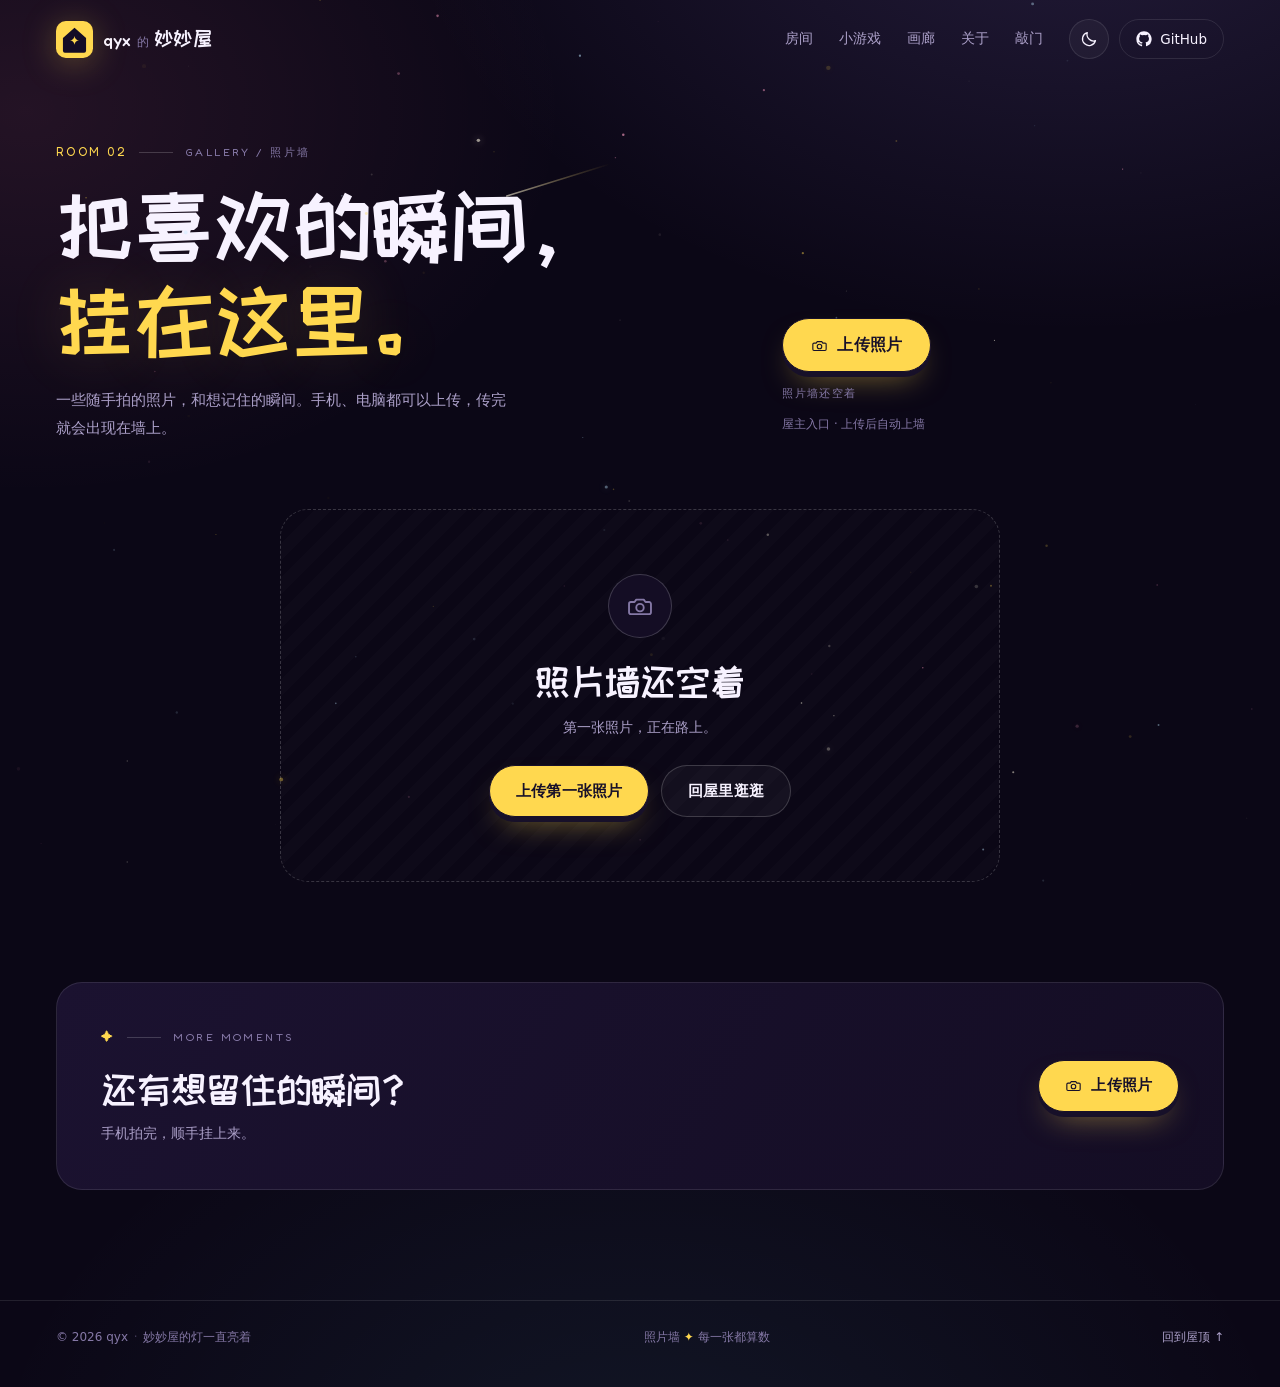
==== gallery.html @ 7bd0a1ad "新增照片墙与屋主上传页：手机/电脑选图、压缩、提交到 GitHub" ====
<!doctype html>
<html lang="zh-CN" class="no-js" data-theme="night">
<head>
<meta charset="utf-8" />
<meta name="viewport" content="width=device-width, initial-scale=1, viewport-fit=cover" />
<meta name="theme-color" content="#0b0716" />
<title>照片墙 · qyx的妙妙屋</title>
<meta name="description" content="qyx的照片墙：一些随手拍的照片，和想记住的瞬间。手机、电脑都可以上传，传完自动出现在墙上。" />
<meta name="author" content="qyx" />
<meta property="og:type" content="website" />
<meta property="og:url" content="https://qyx2007fk.github.io/gallery.html" />
<meta property="og:site_name" content="qyx的妙妙屋" />
<meta property="og:locale" content="zh_CN" />
<meta property="og:title" content="照片墙 · qyx的妙妙屋" />
<meta property="og:description" content="一些随手拍的照片，和想记住的瞬间。" />
<meta property="og:image" content="https://qyx2007fk.github.io/assets/og-cover.png" />
<meta name="twitter:card" content="summary_large_image" />
<meta name="twitter:title" content="照片墙 · qyx的妙妙屋" />
<meta name="twitter:description" content="一些随手拍的照片，和想记住的瞬间。" />
<meta name="twitter:image" content="https://qyx2007fk.github.io/assets/og-cover.png" />
<link rel="icon" href="favicon.svg" type="image/svg+xml" />
<link rel="manifest" href="site.webmanifest" />
<link rel="canonical" href="https://qyx2007fk.github.io/gallery.html" />
<link rel="apple-touch-icon" href="assets/apple-touch-icon.png" />
<link rel="preload" href="assets/zcool-subset.woff2" as="font" type="font/woff2" crossorigin />
<link rel="preload" href="assets/fredoka-latin.woff2" as="font" type="font/woff2" crossorigin />
<link rel="stylesheet" href="styles.css" />
<link rel="stylesheet" href="gallery.css" />
<script>
  document.documentElement.classList.replace('no-js', 'js');
  try {
    if (localStorage.getItem('qyx-theme') === 'day') {
      document.documentElement.dataset.theme = 'day';
    }
  } catch (e) {}
</script>
</head>
<body class="gallery-page">

<a class="skip-link" href="#main">跳到主要内容</a>
<div class="progress" id="progress" aria-hidden="true"></div>
<canvas class="sky" id="sky" aria-hidden="true"></canvas>
<div class="grain" aria-hidden="true"></div>

<svg class="sprite" aria-hidden="true" focusable="false" width="0" height="0">
  <symbol id="i-star" viewBox="0 0 24 24">
    <path d="M12 1.6c.72 5.62 3.94 8.84 9.56 9.56-5.62.72-8.84 3.94-9.56 9.56-.72-5.62-3.94-8.84-9.56-9.56C8.06 10.44 11.28 7.22 12 1.6Z" fill="currentColor"/>
  </symbol>
  <symbol id="i-arrow" viewBox="0 0 24 24">
    <path d="M7 17 17 7M8.4 7H17v8.6" fill="none" stroke="currentColor" stroke-width="1.9" stroke-linecap="round" stroke-linejoin="round"/>
  </symbol>
  <symbol id="i-github" viewBox="0 0 24 24">
    <path d="M12 .5C5.73.5.5 5.73.5 12a11.5 11.5 0 0 0 7.86 10.92c.58.1.79-.25.79-.56v-2.2c-3.2.7-3.87-1.37-3.87-1.37-.52-1.33-1.28-1.68-1.28-1.68-1.05-.72.08-.7.08-.7 1.16.08 1.77 1.2 1.77 1.2 1.03 1.76 2.7 1.25 3.36.96.1-.75.4-1.25.73-1.54-2.55-.29-5.24-1.28-5.24-5.7 0-1.26.45-2.29 1.19-3.1-.12-.29-.52-1.46.11-3.05 0 0 .97-.31 3.18 1.18a11 11 0 0 1 5.8 0c2.2-1.49 3.17-1.18 3.17-1.18.63 1.59.23 2.76.12 3.05.74.81 1.18 1.84 1.18 3.1 0 4.43-2.7 5.4-5.26 5.69.41.35.78 1.05.78 2.12v3.14c0 .31.2.67.8.56A11.5 11.5 0 0 0 23.5 12C23.5 5.73 18.27.5 12 .5Z" fill="currentColor"/>
  </symbol>
  <symbol id="i-sun" viewBox="0 0 24 24">
    <circle cx="12" cy="12" r="4.2" fill="none" stroke="currentColor" stroke-width="1.7"/>
    <path d="M12 2.4v2.2M12 19.4v2.2M2.4 12h2.2M19.4 12h2.2M5.2 5.2l1.6 1.6M17.2 17.2l1.6 1.6M18.8 5.2l-1.6 1.6M6.8 17.2l-1.6 1.6" fill="none" stroke="currentColor" stroke-width="1.7" stroke-linecap="round"/>
  </symbol>
  <symbol id="i-moon" viewBox="0 0 24 24">
    <path d="M20.6 14.3A8.8 8.8 0 0 1 9.7 3.4a8.8 8.8 0 1 0 10.9 10.9Z" fill="none" stroke="currentColor" stroke-width="1.7" stroke-linejoin="round"/>
  </symbol>
  <symbol id="i-camera" viewBox="0 0 24 24">
    <path d="M4.2 8.6h3.1l1.5-2.1h6.4l1.5 2.1h3.1a1.6 1.6 0 0 1 1.6 1.6v7.2a1.6 1.6 0 0 1-1.6 1.6H4.2a1.6 1.6 0 0 1-1.6-1.6v-7.2a1.6 1.6 0 0 1 1.6-1.6Z" fill="none" stroke="currentColor" stroke-width="1.6" stroke-linejoin="round"/>
    <circle cx="12" cy="13.4" r="3.2" fill="none" stroke="currentColor" stroke-width="1.6"/>
  </symbol>
  <symbol id="i-close" viewBox="0 0 24 24">
    <path d="M6 6l12 12M18 6 6 18" fill="none" stroke="currentColor" stroke-width="1.9" stroke-linecap="round"/>
  </symbol>
</svg>

<header class="site-head" id="top">
  <div class="wrap head-inner">
    <a class="brand" href="index.html" aria-label="qyx的妙妙屋，回到首页">
      <span class="brand-mark" aria-hidden="true">
        <svg viewBox="0 0 64 64">
          <rect width="64" height="64" rx="17" fill="#ffd84f"/>
          <path d="M32 11.5 52 29.2v22.3a3.4 3.4 0 0 1-3.4 3.4H15.4A3.4 3.4 0 0 1 12 51.5V29.2Z" fill="#140d26"/>
          <path d="M32 25.8c.6 4.5 3.2 7.1 7.7 7.7-4.5.6-7.1 3.2-7.7 7.7-.6-4.5-3.2-7.1-7.7-7.7 4.5-.6 7.1-3.2 7.7-7.7Z" fill="#ffd84f"/>
        </svg>
      </span>
      <span class="brand-text">qyx <i>的</i><b>妙妙屋</b></span>
    </a>

    <nav class="nav" aria-label="主导航">
      <a href="index.html#rooms">房间</a>
      <a href="index.html#games">小游戏</a>
      <a href="gallery.html" aria-current="page">画廊</a>
      <a href="index.html#about">关于</a>
      <a href="index.html#door">敲门</a>
    </nav>

    <div class="head-actions">
      <button class="icon-btn theme-toggle" id="themeToggle" type="button" aria-label="切换到日间模式" title="开灯 / 关灯">
        <svg class="icon icon-sun"><use href="#i-sun"/></svg>
        <svg class="icon icon-moon"><use href="#i-moon"/></svg>
      </button>
      <a class="gh-link" href="https://github.com/qyx2007fk" target="_blank" rel="noopener noreferrer">
        <svg class="icon"><use href="#i-github"/></svg>
        <span>GitHub</span>
      </a>
    </div>
  </div>
</header>

<main id="main">

  <section class="gallery-hero wrap" aria-labelledby="gallery-title">
    <div class="gallery-hero-copy">
      <p class="sec-kicker"><span>ROOM 02</span><i></i>GALLERY / 照片墙</p>
      <h1 class="gallery-title" id="gallery-title">把喜欢的瞬间，<br /><em>挂在这里。</em></h1>
      <p class="gallery-sub">一些随手拍的照片，和想记住的瞬间。手机、电脑都可以上传，传完就会出现在墙上。</p>
    </div>
    <div class="gallery-hero-side">
      <a class="btn btn-primary gallery-upload-btn" href="upload.html">
        <svg class="icon"><use href="#i-camera"/></svg> 上传照片
      </a>
      <p class="gallery-count" id="galleryCount" aria-live="polite">正在数照片…</p>
      <p class="gallery-side-note">屋主入口 · 上传后自动上墙</p>
    </div>
  </section>

  <section class="gallery-body wrap" aria-label="照片墙">
    <div class="gallery-grid" id="galleryGrid" aria-busy="true"></div>

    <div class="gallery-empty" id="galleryEmpty" hidden>
      <span class="gallery-empty-icon" aria-hidden="true"><svg class="icon"><use href="#i-camera"/></svg></span>
      <h2>照片墙还空着</h2>
      <p>第一张照片，正在路上。</p>
      <div class="gallery-empty-actions">
        <a class="btn btn-primary" href="upload.html">上传第一张照片</a>
        <a class="btn btn-ghost" href="index.html#rooms">回屋里逛逛</a>
      </div>
    </div>

    <div class="gallery-error" id="galleryError" hidden>
      <h2>照片墙暂时没打开</h2>
      <p>可能是网络走神了。刷新一下，或者去 GitHub 看看。</p>
      <div class="gallery-empty-actions">
        <button class="btn btn-primary" id="retryGallery" type="button">再试一次</button>
        <a class="btn btn-ghost" href="https://github.com/qyx2007fk/qyx2007fk.github.io/tree/main/gallery" target="_blank" rel="noopener noreferrer">去 GitHub 看看</a>
      </div>
    </div>

    <noscript><p class="gallery-noscript">照片墙需要 JavaScript 才能显示。你可以直接去 <a href="upload.html">上传照片</a>。</p></noscript>
  </section>

  <section class="gallery-cta wrap">
    <div>
      <p class="sec-kicker"><span>✦</span><i></i>MORE MOMENTS</p>
      <h2>还有想留住的瞬间？</h2>
      <p>手机拍完，顺手挂上来。</p>
    </div>
    <a class="btn btn-primary" href="upload.html"><svg class="icon"><use href="#i-camera"/></svg> 上传照片</a>
  </section>

</main>

<footer class="site-foot">
  <div class="wrap foot-inner">
    <p>© 2026 qyx <span class="dot-sep" aria-hidden="true">·</span> 妙妙屋的灯一直亮着</p>
    <p>照片墙 <span class="foot-star" aria-hidden="true">✦</span> 每一张都算数</p>
    <a href="index.html">回到屋顶 <span aria-hidden="true">↑</span></a>
  </div>
</footer>

<div class="lightbox" id="lightbox" role="dialog" aria-modal="true" aria-label="照片查看" hidden>
  <button class="lightbox-close" id="lightboxClose" type="button" aria-label="关闭照片查看"><svg class="icon"><use href="#i-close"/></svg></button>
  <button class="lightbox-nav lightbox-prev" id="lightboxPrev" type="button" aria-label="上一张">←</button>
  <figure class="lightbox-figure">
    <img id="lightboxImg" alt="" />
    <figcaption>
      <span class="lightbox-caption" id="lightboxCaption"></span>
      <span class="lightbox-meta" id="lightboxMeta"></span>
    </figcaption>
  </figure>
  <button class="lightbox-nav lightbox-next" id="lightboxNext" type="button" aria-label="下一张">→</button>
</div>

<script src="app.js" defer></script>
<script src="gallery.js" defer></script>
</body>
</html>
---- styles.css ----
/* ============================================================
   qyx的妙妙屋 — styles
   没有框架，只有手写 CSS 和一点好奇心。
   ============================================================ */

@font-face {
  font-family: "Miao Display";
  src: url("assets/zcool-subset.woff2") format("woff2");
  font-weight: 400;
  font-style: normal;
  font-display: swap;
}
@font-face {
  font-family: "Fredoka";
  src: url("assets/fredoka-latin.woff2") format("woff2");
  font-weight: 300 700;
  font-style: normal;
  font-display: swap;
}

/* ---------- tokens ---------- */
:root {
  --bg: #0b0716;
  --bg-deep: #070410;
  --panel: #140d24;
  --panel-2: #1b1230;
  --text: #f7f2ff;
  --muted: #aca0c9;
  --muted-2: #8578a6;
  --line: rgba(255, 255, 255, 0.1);
  --line-strong: rgba(255, 255, 255, 0.18);
  --yellow: #ffd84f;
  --yellow-deep: #f2b705;
  --highlight: #ffd84f;
  --highlight-soft: rgba(255, 216, 79, 0.16);
  --highlight-line: rgba(255, 216, 79, 0.42);
  --pink: #ff7aa8;
  --cyan: #6fe7ff;
  --violet: #a78bfa;
  --green: #7cf29a;
  --ink: #171029;
  --title-grad: linear-gradient(102deg, #fff9e6 2%, #ffd84f 38%, #ff8fb4 72%, #bda8ff 100%);
  --card-shadow: 0 28px 70px -30px rgba(0, 0, 0, 0.65);
  --ease: cubic-bezier(0.22, 0.7, 0.24, 1);
  --gutter: clamp(22px, 5vw, 56px);
  --font-body: "PingFang SC", "Hiragino Sans GB", "Microsoft YaHei", "Noto Sans SC", system-ui, -apple-system, "Segoe UI", sans-serif;
  --font-ui: "Fredoka", "PingFang SC", "Hiragino Sans GB", "Microsoft YaHei", sans-serif;
  --font-display: "Miao Display", "Yuanti SC", "YouYuan", "Hiragino Sans GB", "PingFang SC", sans-serif;
}

[data-theme="day"] {
  --bg: #fbf2e2;
  --bg-deep: #f6e8d2;
  --panel: #fffaf0;
  --panel-2: #fff3dd;
  --text: #261a36;
  --muted: #6f5f82;
  --muted-2: #726384;
  --line: rgba(38, 26, 54, 0.12);
  --line-strong: rgba(38, 26, 54, 0.22);
  --yellow: #ffc233;
  --yellow-deep: #d99a00;
  --highlight: #a76000;
  --highlight-soft: rgba(167, 96, 0, 0.12);
  --highlight-line: rgba(167, 96, 0, 0.36);
  --pink: #e64d81;
  --cyan: #0e8ea6;
  --violet: #7c4dd6;
  --green: #23a45b;
  --ink: #261a36;
  --title-grad: linear-gradient(102deg, #2a1740 0%, #63389c 46%, #d43f75 100%);
  --card-shadow: 0 24px 55px -30px rgba(90, 60, 30, 0.28);
}

/* ---------- base ---------- */
*,
*::before,
*::after { box-sizing: border-box; }

html {
  overflow-x: clip;
  scroll-behavior: smooth;
  scroll-padding-top: 96px;
  -webkit-text-size-adjust: 100%;
}

body {
  margin: 0;
  min-height: 100vh;
  font-family: var(--font-body);
  font-size: 16px;
  line-height: 1.7;
  color: var(--text);
  background:
    radial-gradient(1100px 760px at 84% -10%, rgba(167, 139, 250, 0.16), transparent 62%),
    radial-gradient(900px 640px at 2% 8%, rgba(255, 122, 168, 0.1), transparent 60%),
    radial-gradient(1000px 720px at 50% 108%, rgba(111, 231, 255, 0.07), transparent 66%),
    var(--bg);
  overflow-x: clip;
  -webkit-font-smoothing: antialiased;
  text-rendering: optimizeLegibility;
}

[data-theme="day"] body {
  background:
    radial-gradient(1100px 760px at 84% -10%, rgba(255, 194, 51, 0.22), transparent 62%),
    radial-gradient(900px 640px at 2% 8%, rgba(255, 122, 168, 0.14), transparent 60%),
    radial-gradient(1000px 720px at 50% 108%, rgba(111, 231, 255, 0.16), transparent 66%),
    var(--bg);
}

img { display: block; max-width: 100%; }
a { color: inherit; }
button { font: inherit; color: inherit; }
h1, h2, h3, p { margin: 0; }
::selection { background: var(--yellow); color: #171029; }

:focus-visible {
  outline: 2px dashed var(--yellow);
  outline-offset: 3px;
  border-radius: 4px;
}

.wrap {
  width: min(1240px, calc(100% - var(--gutter) * 2));
  margin-inline: auto;
}

.icon {
  width: 18px;
  height: 18px;
  flex: 0 0 auto;
  display: block;
}

.dot-sep { opacity: 0.45; padding: 0 2px; }

.sprite { position: absolute; width: 0; height: 0; overflow: hidden; }

.skip-link {
  position: fixed;
  top: 14px;
  left: 14px;
  z-index: 300;
  padding: 10px 18px;
  border-radius: 999px;
  background: var(--yellow);
  color: #171029;
  font-size: 14px;
  text-decoration: none;
  transform: translateY(-180%);
  transition: transform 0.25s var(--ease);
}
.skip-link:focus { transform: translateY(0); }

/* ---------- 背景 ---------- */
.sky {
  position: fixed;
  inset: 0;
  width: 100%;
  height: 100%;
  z-index: 0;
  pointer-events: none;
  opacity: 0.9;
}

.grain {
  position: fixed;
  inset: 0;
  z-index: 4;
  pointer-events: none;
  opacity: 0.032;
  mix-blend-mode: soft-light;
  background-image: url("data:image/svg+xml,%3Csvg xmlns='http://www.w3.org/2000/svg' width='180' height='180'%3E%3Cfilter id='n'%3E%3CfeTurbulence type='fractalNoise' baseFrequency='.8' numOctaves='3' stitchTiles='stitch'/%3E%3C/filter%3E%3Crect width='100%25' height='100%25' filter='url(%23n)' opacity='.55'/%3E%3C/svg%3E");
  background-size: 180px 180px;
}
[data-theme="day"] .grain { mix-blend-mode: multiply; opacity: 0.02; }

.progress {
  position: fixed;
  inset: 0 0 auto;
  height: 2px;
  z-index: 120;
  transform: scaleX(0);
  transform-origin: left center;
  background: linear-gradient(90deg, var(--yellow), var(--pink) 55%, var(--cyan));
  pointer-events: none;
}

/* 内容浮在星空之上 */
.site-head,
.hero,
.ticker,
.arcade,
.about,
.door-cta,
.site-foot { position: relative; z-index: 2; }

/* ---------- header ---------- */
.site-head {
  position: sticky;
  top: 0;
  z-index: 50;
  border-bottom: 1px solid transparent;
  transition: background 0.35s var(--ease), border-color 0.35s, backdrop-filter 0.35s;
}
.site-head.is-scrolled {
  background: rgba(11, 7, 22, 0.74);
  -webkit-backdrop-filter: blur(16px) saturate(1.2);
  backdrop-filter: blur(16px) saturate(1.2);
  border-bottom-color: var(--line);
}
[data-theme="day"] .site-head.is-scrolled {
  background: rgba(251, 242, 226, 0.82);
}

.head-inner {
  height: 78px;
  display: flex;
  align-items: center;
  gap: 26px;
}

.brand {
  display: inline-flex;
  align-items: center;
  gap: 10px;
  text-decoration: none;
  color: var(--text);
  flex: 0 0 auto;
}
.brand-mark {
  width: 37px;
  height: 37px;
  display: block;
  filter: drop-shadow(0 5px 16px rgba(255, 216, 79, 0.28));
  transition: transform 0.6s var(--ease);
}
.brand-mark svg { width: 100%; height: 100%; display: block; }
.brand:hover .brand-mark { transform: rotate(-9deg) scale(1.06); }
.brand-text {
  font-family: var(--font-ui);
  font-size: 17px;
  font-weight: 500;
  letter-spacing: 0.01em;
  display: inline-flex;
  align-items: baseline;
  gap: 5px;
  white-space: nowrap;
}
.brand-text i {
  font-style: normal;
  font-family: var(--font-body);
  font-size: 12px;
  color: var(--muted-2);
}
.brand-text b {
  font-family: var(--font-display);
  font-weight: 400;
  font-size: 21px;
  letter-spacing: 0.02em;
}

.nav {
  margin-left: auto;
  display: flex;
  align-items: center;
  gap: 26px;
}
.nav a {
  position: relative;
  padding: 6px 0;
  font-size: 14px;
  color: var(--muted);
  text-decoration: none;
  transition: color 0.25s;
}
.nav a::after {
  content: "";
  position: absolute;
  left: 0;
  bottom: 0;
  width: 100%;
  height: 1.5px;
  background: var(--highlight);
  transform: scaleX(0);
  transform-origin: left center;
  transition: transform 0.3s var(--ease);
}
.nav a:hover { color: var(--text); }
.nav a:hover::after { transform: scaleX(1); }

.head-actions { display: flex; align-items: center; gap: 10px; }

.icon-btn {
  position: relative;
  width: 40px;
  height: 40px;
  display: grid;
  place-items: center;
  border-radius: 50%;
  border: 1px solid var(--line);
  background: rgba(255, 255, 255, 0.035);
  color: var(--text);
  cursor: pointer;
  transition: border-color 0.3s, color 0.3s, transform 0.4s var(--ease), background 0.3s;
}
.icon-btn:hover {
  border-color: var(--highlight);
  color: var(--highlight);
  transform: rotate(-12deg);
}
[data-theme="day"] .icon-btn { background: rgba(255, 255, 255, 0.55); }

.theme-toggle .icon {
  position: absolute;
  transition: opacity 0.35s, transform 0.5s var(--ease);
}
.theme-toggle .icon-sun { opacity: 0; transform: rotate(-70deg) scale(0.5); }
.theme-toggle .icon-moon { opacity: 1; transform: none; }
[data-theme="day"] .theme-toggle .icon-sun { opacity: 1; transform: none; }
[data-theme="day"] .theme-toggle .icon-moon { opacity: 0; transform: rotate(70deg) scale(0.5); }

.gh-link {
  display: inline-flex;
  align-items: center;
  gap: 8px;
  height: 40px;
  padding: 0 16px;
  border-radius: 999px;
  border: 1px solid var(--line);
  color: var(--text);
  font-size: 13.5px;
  text-decoration: none;
  transition: background 0.3s, color 0.3s, border-color 0.3s, transform 0.3s var(--ease);
}
.gh-link .icon { width: 16px; height: 16px; }
.gh-link:hover {
  background: var(--yellow);
  border-color: var(--yellow);
  color: #171029;
  transform: translateY(-2px);
}

/* ---------- hero ---------- */
.hero {
  display: grid;
  grid-template-columns: minmax(0, 1.04fr) minmax(0, 0.96fr);
  gap: clamp(24px, 4vw, 58px);
  align-items: center;
  padding-top: clamp(46px, 7vh, 88px);
  padding-bottom: clamp(40px, 7vh, 88px);
  min-height: calc(100vh - 78px);
}
@supports (height: 100svh) {
  .hero { min-height: calc(100svh - 78px); }
}

.hero-copy { max-width: 630px; }

.eyebrow {
  display: flex;
  align-items: center;
  flex-wrap: wrap;
  gap: 10px;
  font-family: var(--font-ui);
  font-size: 11.5px;
  letter-spacing: 0.2em;
  color: var(--muted);
  margin-bottom: 26px;
}
.eyebrow-dot {
  width: 6px;
  height: 6px;
  border-radius: 50%;
  background: var(--yellow);
  box-shadow: 0 0 0 4px rgba(255, 216, 79, 0.12);
}
.eyebrow-sep { color: var(--highlight); font-size: 12px; }

.hero-title {
  position: relative;
  width: fit-content;
  margin: 0;
}
.hero-owner {
  display: flex;
  align-items: baseline;
  gap: 10px;
  margin: 0 0 0.15em 0.4em;
  font-family: var(--font-ui);
  font-size: clamp(1rem, 1.7vw, 1.3rem);
  font-weight: 500;
  letter-spacing: 0.18em;
  color: var(--muted);
  text-transform: lowercase;
}
.hero-owner em {
  font-style: normal;
  font-family: var(--font-body);
  font-size: 0.82em;
  letter-spacing: 0.04em;
  color: var(--highlight);
  opacity: 0.9;
}

.hero-main {
  display: block;
  font-family: var(--font-display);
  font-weight: 400;
  font-size: clamp(5.2rem, 11.2vw, 10.4rem);
  line-height: 1.02;
  letter-spacing: 0.025em;
  padding-right: 0.06em;
  background: var(--title-grad);
  -webkit-background-clip: text;
  background-clip: text;
  color: transparent;
  filter: drop-shadow(0 18px 46px rgba(255, 216, 79, 0.16));
}

.title-stroke {
  position: absolute;
  left: 2%;
  bottom: -13px;
  width: 84%;
  height: 20px;
  overflow: visible;
  opacity: 0.92;
}
.title-stroke path {
  stroke-dasharray: 560;
  stroke-dashoffset: 560;
  animation: draw 1.5s 0.55s var(--ease) forwards;
}

.hero-en {
  margin: 24px 0 0 0.42em;
  font-family: var(--font-ui);
  font-size: 11px;
  letter-spacing: 0.42em;
  color: var(--muted-2);
}

.hero-lede {
  max-width: 40ch;
  margin-top: 22px;
  font-size: clamp(0.95rem, 1.15vw, 1.04rem);
  line-height: 1.95;
  color: var(--muted);
}

.hero-cta {
  display: flex;
  flex-wrap: wrap;
  align-items: center;
  gap: 14px;
  margin-top: 34px;
}

.btn {
  display: inline-flex;
  align-items: center;
  justify-content: center;
  gap: 9px;
  height: 52px;
  padding: 0 26px;
  border-radius: 999px;
  border: 1.5px solid transparent;
  font-size: 15px;
  font-weight: 600;
  letter-spacing: 0.01em;
  text-decoration: none;
  white-space: nowrap;
  cursor: pointer;
  transition: transform 0.28s var(--ease), background 0.3s, color 0.3s, border-color 0.3s, box-shadow 0.3s;
}
.btn .icon { width: 17px; height: 17px; }

.btn-primary {
  background: var(--yellow);
  color: #171029;
  border-color: #171029;
  box-shadow: 0 5px 0 #171029, 0 16px 32px -14px rgba(255, 216, 79, 0.55);
}
.btn-primary:hover {
  transform: translateY(-3px);
  box-shadow: 0 8px 0 #171029, 0 22px 38px -16px rgba(255, 216, 79, 0.65);
}
.btn-primary:active {
  transform: translateY(3px);
  box-shadow: 0 2px 0 #171029;
}

.btn-ghost {
  background: rgba(255, 255, 255, 0.035);
  border-color: var(--line-strong);
  color: var(--text);
}
.btn-ghost:hover {
  border-color: var(--highlight);
  color: var(--highlight);
  transform: translateY(-2px);
}
[data-theme="day"] .btn-ghost { background: rgba(255, 255, 255, 0.6); }
[data-theme="day"] .shot {
  box-shadow:
    0 30px 64px -20px rgba(90, 60, 30, 0.32),
    0 0 0 1px rgba(38, 26, 54, 0.08),
    inset 0 1px 0 #fff;
}

.status {
  display: flex;
  align-items: center;
  gap: 8px;
  margin-top: 26px;
  font-size: 12.5px;
  color: var(--muted-2);
  letter-spacing: 0.02em;
}
.status-dot {
  width: 7px;
  height: 7px;
  border-radius: 50%;
  background: var(--green);
  box-shadow: 0 0 0 0 rgba(124, 242, 154, 0.5);
  animation: pulse 2.4s ease-out infinite;
}

/* --- hero photos --- */
.hero-art {
  position: relative;
  min-height: clamp(420px, 46vw, 560px);
}
.hero-halo {
  position: absolute;
  inset: 4% -8% 0;
  background: radial-gradient(circle at 52% 46%, rgba(255, 216, 79, 0.2), rgba(255, 122, 168, 0.1) 42%, transparent 68%);
  filter: blur(18px);
  pointer-events: none;
}
.hero-ring {
  position: absolute;
  left: 6%;
  top: 1%;
  width: 88%;
  aspect-ratio: 1;
  border: 1px dashed var(--line-strong);
  border-radius: 50%;
  animation: spin 64s linear infinite;
  pointer-events: none;
}
.hero-ring::before {
  content: "";
  position: absolute;
  top: 6.5%;
  right: 16%;
  width: 8px;
  height: 8px;
  border-radius: 50%;
  background: var(--yellow);
  box-shadow: 0 0 18px var(--yellow);
}
.hero-ring::after {
  content: "";
  position: absolute;
  bottom: 17%;
  left: 4%;
  width: 5px;
  height: 5px;
  border-radius: 50%;
  background: var(--pink);
  box-shadow: 0 0 14px var(--pink);
}

.shot {
  position: absolute;
  margin: 0;
  padding: 10px 10px 0;
  background: linear-gradient(180deg, #fdf8ee, #f7eedd);
  border-radius: 8px;
  box-shadow:
    0 34px 80px -18px rgba(0, 0, 0, 0.72),
    0 0 0 1px rgba(255, 255, 255, 0.36),
    inset 0 1px 0 #fff;
  transition: transform 0.65s var(--ease), box-shadow 0.65s var(--ease);
  will-change: transform;
}
.shot img {
  width: 100%;
  height: auto;
  aspect-ratio: 16 / 10;
  object-fit: cover;
  border-radius: 3px;
  background: #1a1230;
}
.shot figcaption {
  display: flex;
  align-items: baseline;
  gap: 8px;
  padding: 10px 4px 12px;
  color: #2a1b3d;
}
.shot-no {
  font-family: var(--font-ui);
  font-size: 9.5px;
  letter-spacing: 0.16em;
  color: #8a7a6a;
}
.shot figcaption b {
  font-family: var(--font-display);
  font-weight: 400;
  font-size: 17px;
  letter-spacing: 0.01em;
}

.shot-a {
  width: 66%;
  top: 4%;
  left: 0;
  transform: rotate(-7deg);
  z-index: 2;
}
.shot-b {
  width: 64%;
  right: 0;
  top: 39%;
  transform: rotate(5.5deg);
  z-index: 3;
}
.shot-a:hover { transform: rotate(-1.5deg) translateY(-10px) scale(1.015); z-index: 5; }
.shot-b:hover { transform: rotate(1deg) translateY(-10px) scale(1.015); z-index: 5; }

.tape {
  position: absolute;
  top: -13px;
  left: 50%;
  width: 96px;
  height: 28px;
  transform: translateX(-50%) rotate(-3deg);
  background: rgba(255, 216, 79, 0.82);
  box-shadow: 0 2px 7px rgba(0, 0, 0, 0.2);
  clip-path: polygon(3% 0, 97% 0, 100% 18%, 97% 38%, 100% 58%, 98% 80%, 100% 100%, 2% 100%, 0 78%, 3% 56%, 0 36%, 3% 16%);
  opacity: 0.92;
}
.shot-b .tape { transform: translateX(-50%) rotate(2deg); background: rgba(255, 143, 180, 0.72); }

.sticker {
  position: absolute;
  left: 3%;
  bottom: 8%;
  z-index: 5;
  width: 106px;
  height: 106px;
  border-radius: 50%;
  display: flex;
  flex-direction: column;
  align-items: center;
  justify-content: center;
  background: var(--yellow);
  color: #171029;
  border: 2px solid #171029;
  box-shadow: 0 12px 28px -8px rgba(0, 0, 0, 0.55);
  transform: rotate(-12deg);
  font-family: var(--font-display);
  font-size: 16px;
  line-height: 1.18;
  letter-spacing: 0.02em;
}
.sticker::before {
  content: "";
  position: absolute;
  inset: 6px;
  border: 1.5px dashed rgba(23, 16, 41, 0.45);
  border-radius: 50%;
}
.sticker b { font-weight: 400; }

.spark {
  position: absolute;
  width: 24px;
  height: 24px;
  color: var(--yellow);
  filter: drop-shadow(0 0 10px rgba(255, 216, 79, 0.55));
  animation: twinkle 3.6s ease-in-out infinite;
  z-index: 4;
}
.spark-1 { top: 1%; right: 6%; width: 27px; height: 27px; }
.spark-2 { bottom: 30%; left: -3%; width: 16px; height: 16px; animation-delay: 1.1s; color: var(--pink); }
.spark-3 { top: 39%; right: -2%; width: 14px; height: 14px; animation-delay: 2s; color: var(--cyan); }

/* ---------- ticker ---------- */
.ticker {
  width: 100%;
  margin: clamp(4px, 2vw, 22px) 0 clamp(58px, 8vw, 92px);
  background: var(--yellow);
  color: #151022;
  border-top: 2px solid #151022;
  border-bottom: 2px solid #151022;
  transform: rotate(-1.15deg);
  box-shadow: 0 20px 44px -24px rgba(255, 216, 79, 0.6);
  overflow: hidden;
}
.ticker-track {
  display: flex;
  width: max-content;
  animation: ticker 34s linear infinite;
}
.ticker:hover .ticker-track { animation-play-state: paused; }
.ticker-group {
  display: flex;
  align-items: center;
  gap: 26px;
  padding: 13px 26px 14px 0;
  font-family: var(--font-display);
  font-size: clamp(15px, 1.55vw, 19px);
  letter-spacing: 0.05em;
  white-space: nowrap;
}
.ticker-group i {
  font-style: normal;
  font-size: 13px;
  opacity: 0.4;
}

/* ---------- section head ---------- */
.sec-head { max-width: 840px; }
.sec-kicker {
  display: flex;
  align-items: center;
  gap: 12px;
  font-family: var(--font-ui);
  font-size: 11px;
  letter-spacing: 0.22em;
  text-transform: uppercase;
  color: var(--muted-2);
  margin-bottom: 16px;
}
.sec-kicker span { color: var(--highlight); font-size: 12px; }
.sec-kicker i {
  display: block;
  width: 34px;
  height: 1px;
  background: var(--line-strong);
}
.sec-title {
  font-family: var(--font-display);
  font-weight: 400;
  font-size: clamp(2.25rem, 4.5vw, 3.8rem);
  line-height: 1.2;
  letter-spacing: 0.01em;
}
.sec-title em {
  position: relative;
  font-style: normal;
  color: var(--highlight);
  background: linear-gradient(transparent 74%, var(--highlight-soft) 0);
  padding: 0 0.04em;
}
.sec-sub {
  max-width: 760px;
  margin-top: 16px;
  color: var(--muted);
  font-size: 15px;
  line-height: 1.85;
}

/* ---------- 房间目录 ---------- */
.rooms { padding-bottom: clamp(40px, 6vw, 78px); }

.room-grid {
  display: grid;
  grid-template-columns: repeat(4, minmax(0, 1fr));
  gap: 20px;
  margin-top: 44px;
}

.room-card {
  --room: var(--cyan);
  --room-soft: rgba(111, 231, 255, 0.12);
  --room-line: rgba(111, 231, 255, 0.4);
  --room-glow: rgba(111, 231, 255, 0.28);
  position: relative;
  display: flex;
  flex-direction: column;
  min-height: 286px;
  padding: 26px;
  border: 1px solid var(--line);
  border-radius: 24px;
  background: linear-gradient(168deg, var(--panel-2), var(--panel));
  color: var(--text);
  text-decoration: none;
  overflow: hidden;
  isolation: isolate;
  transition: transform 0.45s var(--ease), border-color 0.4s, box-shadow 0.45s;
}
.room-card[data-room="games"] {
  --room: var(--cyan);
  --room-soft: rgba(111, 231, 255, 0.12);
  --room-line: rgba(111, 231, 255, 0.4);
  --room-glow: rgba(111, 231, 255, 0.28);
}
.room-card[data-room="tools"] {
  --room: var(--yellow);
  --room-soft: rgba(255, 216, 79, 0.11);
  --room-line: rgba(255, 216, 79, 0.38);
  --room-glow: rgba(255, 216, 79, 0.26);
}
.room-card[data-room="shelf"] {
  --room: var(--pink);
  --room-soft: rgba(255, 122, 168, 0.11);
  --room-line: rgba(255, 122, 168, 0.4);
  --room-glow: rgba(255, 122, 168, 0.26);
}
.room-card[data-room="gallery"] {
  --room: var(--violet);
  --room-soft: rgba(167, 139, 250, 0.12);
  --room-line: rgba(167, 139, 250, 0.42);
  --room-glow: rgba(167, 139, 250, 0.3);
}
.room-card::before {
  content: "";
  position: absolute;
  inset: 0;
  background: radial-gradient(340px circle at 84% 0%, var(--room-soft), transparent 68%);
  pointer-events: none;
}
.room-card:hover {
  transform: translateY(-6px);
  border-color: var(--room-line);
  box-shadow: 0 30px 64px -36px var(--room-glow);
}

.room-index {
  position: absolute;
  top: 24px;
  right: 24px;
  z-index: 2;
  font-family: var(--font-ui);
  font-size: 9.5px;
  letter-spacing: 0.16em;
  color: var(--muted-2);
}

.room-icon {
  position: relative;
  z-index: 1;
  width: 52px;
  height: 52px;
  margin-bottom: 20px;
  display: grid;
  place-items: center;
  border-radius: 15px;
  border: 1px solid var(--room-line);
  background: var(--room-soft);
  color: var(--room);
  transition: background 0.4s, transform 0.5s var(--ease);
}
.room-icon svg { width: 26px; height: 26px; display: block; }
.room-card:hover .room-icon { transform: rotate(-6deg) scale(1.04); }

.room-body {
  position: relative;
  z-index: 1;
  display: flex;
  flex-direction: column;
  flex: 1;
}
.room-body h3 {
  display: flex;
  align-items: baseline;
  flex-wrap: wrap;
  gap: 8px;
  font-family: var(--font-display);
  font-weight: 400;
  font-size: 27px;
  line-height: 1.25;
}
.room-body h3 small {
  font-family: var(--font-ui);
  font-size: 9px;
  font-weight: 500;
  letter-spacing: 0.19em;
  color: var(--muted-2);
}
.room-body p {
  margin-top: 8px;
  color: var(--muted);
  font-size: 13.5px;
  line-height: 1.75;
}
.room-meta {
  display: flex;
  align-items: center;
  justify-content: space-between;
  gap: 10px;
  margin-top: auto;
  padding-top: 24px;
  font-size: 11.5px;
}
.room-status {
  display: inline-flex;
  align-items: center;
  gap: 6px;
  padding: 5px 10px;
  border-radius: 999px;
  border: 1px solid var(--line);
  color: var(--muted-2);
  white-space: nowrap;
}
.room-status i {
  width: 6px;
  height: 6px;
  border-radius: 50%;
  background: currentColor;
  box-shadow: 0 0 8px currentColor;
}
.room-status.is-live {
  color: var(--green);
  border-color: rgba(124, 242, 154, 0.28);
  background: rgba(124, 242, 154, 0.06);
}
.room-status.is-soon { border-style: dashed; }
.room-go {
  display: inline-flex;
  align-items: center;
  gap: 4px;
  color: var(--room);
  white-space: nowrap;
}
.room-go .icon { width: 13px; height: 13px; transition: transform 0.3s var(--ease); }
.room-card:hover .room-go .icon { transform: translate(3px, -3px); }
.rooms-note {
  display: flex;
  align-items: flex-start;
  gap: 8px;
  margin-top: 24px;
  color: var(--muted-2);
  font-size: 12.5px;
  line-height: 1.7;
}
.rooms-note span { color: var(--highlight); }

.arcade { padding: 0 0 clamp(70px, 9vw, 110px); }

.br-mobile { display: none; }

/* ---------- game cards ---------- */
.games {
  display: grid;
  grid-template-columns: repeat(2, minmax(0, 1fr));
  gap: 28px;
  margin-top: 48px;
}

.game-card {
  position: relative;
  border-radius: 28px;
  border: 1px solid var(--line);
  background: linear-gradient(180deg, var(--panel-2), var(--panel));
  box-shadow: var(--card-shadow), inset 0 1px 0 rgba(255, 255, 255, 0.05);
  transform: perspective(1200px) rotateX(var(--rx, 0deg)) rotateY(var(--ry, 0deg)) translateY(var(--lift, 0px));
  transition: transform 0.45s var(--ease), border-color 0.4s, box-shadow 0.5s;
  overflow: hidden;
  isolation: isolate;
}
.game-card::before {
  content: "";
  position: absolute;
  inset: 0;
  z-index: 1;
  border-radius: inherit;
  background: radial-gradient(460px circle at var(--mx, 50%) var(--my, 0%), var(--accent-soft), transparent 66%);
  opacity: 0;
  transition: opacity 0.45s;
  pointer-events: none;
}
.game-card:hover::before { opacity: 1; }
.game-card:hover {
  --lift: -6px;
  border-color: var(--accent-line);
  box-shadow: 0 34px 76px -34px var(--accent-glow), var(--card-shadow);
}

.game-card[data-accent="cyan"] {
  --accent: #6fe7ff;
  --accent-soft: rgba(111, 231, 255, 0.1);
  --accent-line: rgba(111, 231, 255, 0.42);
  --accent-glow: rgba(111, 231, 255, 0.4);
}
.game-card[data-accent="pink"] {
  --accent: #ff8fb4;
  --accent-soft: rgba(255, 143, 180, 0.11);
  --accent-line: rgba(255, 143, 180, 0.42);
  --accent-glow: rgba(255, 143, 180, 0.4);
}
[data-theme="day"] .game-card[data-accent="cyan"] {
  --accent: #067c93;
  --accent-soft: rgba(6, 124, 147, 0.07);
  --accent-line: rgba(6, 124, 147, 0.35);
  --accent-glow: rgba(6, 124, 147, 0.18);
}
[data-theme="day"] .game-card[data-accent="pink"] {
  --accent: #cf3570;
  --accent-soft: rgba(207, 53, 112, 0.07);
  --accent-line: rgba(207, 53, 112, 0.35);
  --accent-glow: rgba(207, 53, 112, 0.18);
}
[data-theme="day"] .game-card {
  background: linear-gradient(180deg, #fffdf8, #fff7e9);
  box-shadow: var(--card-shadow), inset 0 1px 0 #fff;
}

.game-link {
  position: relative;
  z-index: 2;
  display: flex;
  flex-direction: column;
  height: 100%;
  color: inherit;
  text-decoration: none;
}

.game-cover {
  position: relative;
  aspect-ratio: 16 / 10;
  overflow: hidden;
  border-radius: 27px 27px 0 0;
  isolation: isolate;
}
.game-cover img {
  width: 100%;
  height: 100%;
  object-fit: cover;
  transition: transform 1s var(--ease), filter 0.6s;
}
.game-card:hover .game-cover img { transform: scale(1.045); }
.game-cover::after {
  content: "";
  position: absolute;
  inset: 0;
  background: linear-gradient(180deg, rgba(7, 4, 14, 0.42), transparent 30%, transparent 62%, rgba(7, 4, 14, 0.52));
  pointer-events: none;
}
[data-theme="day"] .game-cover::after {
  background: linear-gradient(180deg, rgba(7, 4, 14, 0.3), transparent 30%, transparent 64%, rgba(7, 4, 14, 0.45));
}

.room-no,
.live-badge {
  position: absolute;
  top: 16px;
  z-index: 3;
  font-family: var(--font-ui);
  font-size: 10px;
  letter-spacing: 0.16em;
  color: #fff;
  border-radius: 999px;
  padding: 7px 11px;
  border: 1px solid rgba(255, 255, 255, 0.22);
  background: rgba(8, 5, 16, 0.55);
  -webkit-backdrop-filter: blur(8px);
  backdrop-filter: blur(8px);
}
.room-no { left: 16px; }
.live-badge {
  right: 16px;
  display: inline-flex;
  align-items: center;
  gap: 7px;
  letter-spacing: 0.05em;
}
.live-badge i {
  width: 6px;
  height: 6px;
  border-radius: 50%;
  background: #7cf29a;
  box-shadow: 0 0 10px rgba(124, 242, 154, 0.9);
}

.cover-arrow {
  position: absolute;
  right: 16px;
  bottom: 16px;
  z-index: 3;
  width: 46px;
  height: 46px;
  border-radius: 50%;
  display: grid;
  place-items: center;
  color: #fff;
  border: 1px solid rgba(255, 255, 255, 0.25);
  background: rgba(8, 5, 16, 0.5);
  -webkit-backdrop-filter: blur(8px);
  backdrop-filter: blur(8px);
  transition: background 0.35s, color 0.35s, transform 0.45s var(--ease), border-color 0.35s;
}
.cover-arrow .icon { width: 19px; height: 19px; }
.game-card:hover .cover-arrow {
  background: var(--accent);
  border-color: var(--accent);
  color: #0b0716;
  transform: rotate(45deg);
}

.game-body {
  display: flex;
  flex-direction: column;
  flex: 1;
  padding: 24px clamp(20px, 2.4vw, 28px) 22px;
}

.game-tags {
  display: flex;
  flex-wrap: wrap;
  gap: 7px;
  margin-bottom: 16px;
}
.game-tags span {
  font-size: 11px;
  letter-spacing: 0.02em;
  padding: 5px 10px;
  border-radius: 999px;
  border: 1px solid var(--line);
  color: var(--muted);
  background: rgba(255, 255, 255, 0.025);
  white-space: nowrap;
}
.game-tags span:first-child {
  color: var(--accent);
  border-color: var(--accent-line);
  background: var(--accent-soft);
}

.game-body h3 {
  display: flex;
  align-items: baseline;
  flex-wrap: wrap;
  gap: 10px;
  font-family: var(--font-display);
  font-weight: 400;
  font-size: clamp(27px, 2.4vw, 32px);
  line-height: 1.25;
  letter-spacing: 0.01em;
}
.game-body h3 small {
  font-family: var(--font-ui);
  font-size: 9.5px;
  font-weight: 500;
  letter-spacing: 0.18em;
  color: var(--muted-2);
  text-transform: uppercase;
}

.game-desc {
  margin: 10px 0 20px;
  color: var(--muted);
  font-size: 14.5px;
  line-height: 1.85;
}

.game-meta {
  display: flex;
  flex-wrap: wrap;
  align-items: center;
  gap: 0;
  margin-top: auto;
  padding-bottom: 18px;
  font-size: 11.5px;
  letter-spacing: 0.04em;
  color: var(--muted-2);
}
.game-meta span + span {
  padding-left: 15px;
  margin-left: 15px;
  border-left: 1px solid var(--line);
}

.game-cta {
  display: flex;
  align-items: center;
  justify-content: space-between;
  gap: 14px;
  padding-top: 16px;
  border-top: 1px solid var(--line);
  font-family: var(--font-display);
  font-size: 18px;
  color: var(--text);
  transition: color 0.3s;
}
.cta-arrow {
  width: 38px;
  height: 38px;
  border-radius: 50%;
  border: 1px solid var(--line-strong);
  display: grid;
  place-items: center;
  transition: background 0.35s, color 0.35s, border-color 0.35s, transform 0.4s var(--ease);
}
.cta-arrow .icon { width: 17px; height: 17px; }
.game-card:hover .game-cta { color: var(--accent); }
.game-card:hover .cta-arrow {
  background: var(--accent);
  border-color: var(--accent);
  color: #0b0716;
  transform: rotate(45deg);
}

/* ---------- soon card ---------- */
.soon-card {
  grid-column: 1 / -1;
  display: flex;
  align-items: center;
  gap: 24px;
  padding: 26px 30px;
  border: 1.5px dashed var(--line-strong);
  border-radius: 26px;
  background: repeating-linear-gradient(135deg, rgba(255, 255, 255, 0.018) 0 12px, transparent 12px 24px);
  transition: border-color 0.4s, background 0.4s;
}
.soon-card:hover { border-color: var(--highlight); }
[data-theme="day"] .soon-card {
  background: repeating-linear-gradient(135deg, rgba(38, 26, 54, 0.02) 0 12px, transparent 12px 24px);
}
.soon-icon {
  flex: 0 0 auto;
  width: 54px;
  height: 54px;
  border-radius: 50%;
  border: 1.5px dashed var(--line-strong);
  display: grid;
  place-items: center;
  font-family: var(--font-ui);
  font-size: 27px;
  font-weight: 300;
  color: var(--highlight);
  transition: transform 0.6s var(--ease), border-color 0.4s;
}
.soon-card:hover .soon-icon { transform: rotate(90deg); border-color: var(--highlight); }
.soon-copy { flex: 1; min-width: 0; }
.soon-label {
  font-family: var(--font-ui);
  font-size: 10px;
  letter-spacing: 0.2em;
  color: var(--muted-2);
  margin-bottom: 3px;
}
.soon-copy h3 {
  font-family: var(--font-display);
  font-weight: 400;
  font-size: 23px;
  line-height: 1.4;
  margin-bottom: 3px;
}
.soon-copy p:last-child {
  color: var(--muted);
  font-size: 13.5px;
  line-height: 1.7;
}
.soon-link {
  flex: 0 0 auto;
  display: inline-flex;
  align-items: center;
  gap: 7px;
  padding-bottom: 3px;
  border-bottom: 1px solid var(--highlight-line);
  color: var(--highlight);
  font-size: 13.5px;
  text-decoration: none;
  transition: border-color 0.3s, opacity 0.3s;
}
.soon-link .icon { width: 15px; height: 15px; transition: transform 0.35s var(--ease); }
.soon-link:hover .icon { transform: translate(3px, -3px); }

/* ---------- about ---------- */
.about { padding: 0 0 clamp(80px, 10vw, 120px); }

.about-grid {
  display: grid;
  grid-template-columns: 0.84fr 1.16fr;
  gap: clamp(38px, 6vw, 82px);
  align-items: center;
  margin-top: clamp(40px, 5vw, 58px);
}

.doorplate {
  position: relative;
  width: min(100%, 372px);
  aspect-ratio: 4 / 5;
  margin-inline: auto;
  padding: 34px;
  display: flex;
  flex-direction: column;
  align-items: center;
  justify-content: center;
  text-align: center;
  border-radius: 20px;
  border: 1px solid rgba(255, 216, 79, 0.34);
  background: linear-gradient(155deg, #1d1436, #0d0819 58%, #150e26);
  box-shadow:
    inset 0 0 0 1px rgba(255, 216, 79, 0.1),
    inset 0 0 70px rgba(255, 216, 79, 0.04),
    0 36px 74px -24px rgba(0, 0, 0, 0.6);
  color: #f4edff;
  transform: rotate(-2deg);
  transition: transform 0.7s var(--ease), box-shadow 0.7s;
}
.doorplate::before {
  content: "";
  position: absolute;
  inset: 10px;
  border: 1px solid rgba(255, 216, 79, 0.12);
  border-radius: 13px;
  pointer-events: none;
}
.doorplate:hover {
  transform: rotate(0deg) translateY(-6px);
  box-shadow:
    inset 0 0 0 1px rgba(255, 216, 79, 0.14),
    inset 0 0 70px rgba(255, 216, 79, 0.06),
    0 42px 84px -24px rgba(0, 0, 0, 0.66);
}

.screw {
  position: absolute;
  width: 9px;
  height: 9px;
  border-radius: 50%;
  background: radial-gradient(circle at 35% 30%, #e7e0f2, #7a7091 55%, #2c243c 100%);
  box-shadow: inset 0 -1px 1px rgba(0, 0, 0, 0.6), 0 1px 1px rgba(255, 255, 255, 0.1);
}
.screw::after {
  content: "";
  position: absolute;
  left: 2px;
  right: 2px;
  top: 4px;
  height: 1px;
  background: rgba(20, 12, 32, 0.75);
  transform: rotate(35deg);
}
.screw-tl { top: 15px; left: 15px; }
.screw-tr { top: 15px; right: 15px; }
.screw-bl { bottom: 15px; left: 15px; }
.screw-br { bottom: 15px; right: 15px; }

.dp-no {
  font-family: var(--font-ui);
  font-size: 10px;
  letter-spacing: 0.3em;
  color: rgba(255, 216, 79, 0.62);
  margin-bottom: 16px;
}
.dp-name {
  font-family: var(--font-ui);
  font-size: clamp(58px, 6.2vw, 78px);
  font-weight: 600;
  line-height: 1;
  letter-spacing: 0.02em;
  color: #ffd84f;
  text-shadow: 0 0 44px rgba(255, 216, 79, 0.26);
}
.dp-cn {
  margin-top: 4px;
  font-family: var(--font-display);
  font-size: clamp(28px, 3vw, 36px);
  letter-spacing: 0.04em;
  color: #f4edff;
}
.dp-line {
  width: 46px;
  height: 1px;
  background: rgba(255, 216, 79, 0.38);
  margin: 20px 0;
}
.dp-status {
  display: flex;
  align-items: center;
  justify-content: center;
  gap: 8px;
  font-family: var(--font-ui);
  font-size: 10px;
  letter-spacing: 0.2em;
  color: #b7f7c8;
}
.dp-status i {
  width: 6px;
  height: 6px;
  border-radius: 50%;
  background: #7cf29a;
  box-shadow: 0 0 10px rgba(124, 242, 154, 0.85);
}
.dp-foot {
  position: absolute;
  left: 0;
  right: 0;
  bottom: 24px;
  font-family: var(--font-ui);
  font-size: 8px;
  letter-spacing: 0.2em;
  color: rgba(255, 255, 255, 0.26);
}

.about-copy { max-width: 620px; }
.about-lede {
  font-family: var(--font-display);
  font-size: clamp(1.45rem, 2.3vw, 1.95rem);
  line-height: 1.6;
  letter-spacing: 0.01em;
  color: var(--text);
  margin-bottom: 20px;
}
.about-copy > p:not(.about-lede) {
  color: var(--muted);
  font-size: 15px;
  line-height: 1.95;
  margin-bottom: 14px;
}

.facts {
  margin: 32px 0 0;
  border-top: 1px solid var(--line);
}
.facts > div {
  display: grid;
  grid-template-columns: 118px 1fr;
  gap: 20px;
  align-items: baseline;
  padding: 14px 0;
  border-bottom: 1px dashed var(--line);
}
.facts dt {
  font-size: 12.5px;
  letter-spacing: 0.06em;
  color: var(--muted-2);
}
.facts dd {
  margin: 0;
  font-size: 14.5px;
  color: var(--text);
}
.facts dd a {
  color: var(--highlight);
  text-decoration: none;
  border-bottom: 1px solid var(--highlight-line);
  padding-bottom: 1px;
  display: inline-flex;
  align-items: center;
  gap: 4px;
}
.facts dd a .icon { width: 14px; height: 14px; }
.facts dd a:hover { border-bottom-color: var(--highlight); }

/* ---------- 工具间 / 收藏柜（空状态） ---------- */
.tools,
.collection { padding: 0 0 clamp(70px, 9vw, 110px); }

.empty-room {
  --room: var(--yellow);
  --room-soft: rgba(255, 216, 79, 0.1);
  --room-line: rgba(255, 216, 79, 0.34);
  display: grid;
  grid-template-columns: minmax(0, 0.92fr) minmax(0, 1.08fr);
  gap: clamp(26px, 4vw, 54px);
  align-items: center;
  margin-top: 44px;
  padding: clamp(20px, 3.2vw, 36px);
  border: 1.5px dashed var(--line-strong);
  border-radius: 28px;
  background: repeating-linear-gradient(135deg, rgba(255, 255, 255, 0.014) 0 12px, transparent 12px 24px);
  transition: border-color 0.4s, background 0.4s;
}
.empty-room--tools {
  --room: var(--yellow);
  --room-soft: rgba(255, 216, 79, 0.1);
  --room-line: rgba(255, 216, 79, 0.34);
}
.empty-room--shelf {
  --room: var(--pink);
  --room-soft: rgba(255, 122, 168, 0.1);
  --room-line: rgba(255, 122, 168, 0.34);
}
.empty-room:hover { border-color: var(--room-line); }

.pegboard {
  position: relative;
  aspect-ratio: 4 / 3;
  display: flex;
  flex-direction: column;
  padding: 18px;
  border: 1px solid var(--line);
  border-radius: 20px;
  background-color: var(--panel);
  background-image: radial-gradient(rgba(255, 255, 255, 0.13) 1px, transparent 1.6px);
  background-size: 18px 18px;
  overflow: hidden;
}
.pegboard::after {
  content: "";
  position: absolute;
  right: -60px;
  top: -60px;
  width: 190px;
  height: 190px;
  border-radius: 50%;
  background: radial-gradient(circle, var(--room-soft), transparent 68%);
  pointer-events: none;
}
.peg-label {
  position: relative;
  z-index: 1;
  font-family: var(--font-ui);
  font-size: 8.5px;
  letter-spacing: 0.18em;
  color: var(--muted-2);
}
.peg-row {
  position: relative;
  z-index: 1;
  flex: 1;
  display: grid;
  grid-template-columns: repeat(3, 1fr);
  gap: 12px;
  margin-top: 18px;
}
.peg {
  position: relative;
  display: flex;
  flex-direction: column;
  align-items: center;
  justify-content: center;
  border: 1px dashed var(--line-strong);
  border-radius: 12px;
  background: rgba(8, 5, 16, 0.16);
  transition: border-color 0.4s, background 0.4s;
}
.peg-plus {
  font-family: var(--font-ui);
  font-size: 30px;
  font-weight: 300;
  line-height: 1;
  color: var(--line-strong);
  transition: color 0.4s, transform 0.4s;
}
.peg-no {
  position: absolute;
  right: 9px;
  bottom: 7px;
  font-family: var(--font-ui);
  font-size: 8px;
  letter-spacing: 0.12em;
  color: var(--muted-2);
}
.peg-note {
  position: relative;
  z-index: 1;
  margin-top: 12px;
  font-family: var(--font-ui);
  font-size: 8px;
  letter-spacing: 0.2em;
  text-align: right;
  color: var(--muted-2);
}
.empty-room:hover .peg { border-color: var(--room-line); }
.empty-room:hover .peg-plus { color: var(--room); transform: scale(1.1); }

.cabinet {
  position: relative;
  aspect-ratio: 4 / 3;
  display: flex;
  flex-direction: column;
  justify-content: flex-end;
  padding: 20px;
  border: 1px solid var(--line);
  border-radius: 20px;
  background: linear-gradient(180deg, rgba(255, 122, 168, 0.07), rgba(8, 5, 16, 0.22));
  overflow: hidden;
}
.cabinet::before {
  content: "";
  position: absolute;
  inset: 0;
  background: radial-gradient(60% 55% at 50% 0%, rgba(255, 216, 79, 0.08), transparent 70%);
  pointer-events: none;
}
.cabinet::after {
  content: "";
  position: absolute;
  left: 20px;
  right: 20px;
  bottom: 52px;
  height: 2px;
  background: linear-gradient(90deg, transparent, var(--line-strong), transparent);
}
.cabinet-label {
  position: absolute;
  top: 18px;
  left: 20px;
  z-index: 1;
  font-family: var(--font-ui);
  font-size: 8.5px;
  letter-spacing: 0.18em;
  color: var(--muted-2);
}
.cabinet-slots {
  position: relative;
  z-index: 1;
  display: grid;
  grid-template-columns: repeat(3, 1fr);
  gap: 10px;
  align-items: end;
  margin-bottom: 26px;
}
.cabinet-slots span {
  display: grid;
  place-items: center;
  aspect-ratio: 3 / 4;
  border: 1.5px dashed var(--line-strong);
  border-radius: 8px;
  background: rgba(255, 255, 255, 0.025);
  color: var(--line-strong);
  font-family: var(--font-ui);
  font-size: 22px;
  font-weight: 300;
  transition: border-color 0.4s, color 0.4s, transform 0.4s;
}
.cabinet-note {
  position: absolute;
  right: 20px;
  bottom: 16px;
  z-index: 1;
  font-family: var(--font-ui);
  font-size: 8px;
  letter-spacing: 0.18em;
  color: var(--muted-2);
}
.empty-room:hover .cabinet-slots span { border-color: var(--room-line); color: var(--room); }

.empty-copy { max-width: 540px; }
.empty-label {
  margin-bottom: 12px;
  font-family: var(--font-ui);
  font-size: 10px;
  letter-spacing: 0.2em;
  color: var(--room);
}
.empty-copy h3 {
  font-family: var(--font-display);
  font-weight: 400;
  font-size: clamp(1.6rem, 2.5vw, 2.05rem);
  line-height: 1.4;
  margin-bottom: 12px;
}
.empty-desc {
  max-width: 46ch;
  color: var(--muted);
  font-size: 14.5px;
  line-height: 1.9;
}
.empty-tags {
  display: flex;
  flex-wrap: wrap;
  gap: 8px;
  margin-top: 20px;
}
.empty-tags span {
  padding: 5px 10px;
  border-radius: 999px;
  border: 1px dashed var(--line-strong);
  color: var(--muted-2);
  font-size: 11px;
}
.empty-cta {
  display: flex;
  flex-wrap: wrap;
  align-items: center;
  gap: 6px;
  margin-top: 22px;
  color: var(--muted-2);
  font-size: 13px;
}
.empty-cta a {
  display: inline-flex;
  align-items: center;
  gap: 4px;
  padding-bottom: 2px;
  color: var(--highlight);
  text-decoration: none;
  border-bottom: 1px solid var(--highlight-line);
}
.empty-cta a .icon { width: 14px; height: 14px; }
.empty-cta a:hover { border-bottom-color: var(--highlight); }

/* ---------- 网站简介 ---------- */
.site-intro {
  position: relative;
  margin-top: clamp(36px, 4.5vw, 52px);
  padding: clamp(26px, 4vw, 44px) clamp(24px, 4vw, 50px);
  border: 1px solid var(--line);
  border-radius: 28px;
  background: linear-gradient(120deg, var(--highlight-soft), rgba(255, 122, 168, 0.05) 55%, transparent);
  overflow: hidden;
}
.site-intro::before {
  content: "\201C";
  position: absolute;
  top: -34px;
  left: 18px;
  font-family: var(--font-display);
  font-size: 170px;
  line-height: 1;
  color: var(--highlight-soft);
  pointer-events: none;
}
.site-intro-label {
  position: relative;
  z-index: 1;
  margin-bottom: 16px;
  font-family: var(--font-ui);
  font-size: 10px;
  letter-spacing: 0.22em;
  color: var(--highlight);
}
.site-intro blockquote {
  position: relative;
  z-index: 1;
  max-width: 100%;
  margin: 0;
}
.site-intro blockquote p {
  font-family: var(--font-display);
  font-weight: 400;
  font-size: clamp(1.15rem, 1.9vw, 1.55rem);
  line-height: 1.9;
  color: var(--text);
}
.site-intro blockquote p + p {
  margin-top: 12px;
  color: var(--muted);
  font-size: clamp(1rem, 1.5vw, 1.2rem);
}
.site-intro-sign {
  position: relative;
  z-index: 1;
  margin-top: 18px;
  text-align: right;
  font-family: var(--font-ui);
  font-size: 11.5px;
  letter-spacing: 0.12em;
  color: var(--muted-2);
}

/* ---------- 新组件的日间配色 ---------- */
[data-theme="day"] .room-card[data-room="games"] {
  --room: #067c93;
  --room-soft: rgba(6, 124, 147, 0.07);
  --room-line: rgba(6, 124, 147, 0.3);
  --room-glow: rgba(6, 124, 147, 0.16);
}
[data-theme="day"] .room-card[data-room="tools"] {
  --room: #a76000;
  --room-soft: rgba(167, 96, 0, 0.08);
  --room-line: rgba(167, 96, 0, 0.3);
  --room-glow: rgba(167, 96, 0, 0.16);
}
[data-theme="day"] .room-card[data-room="shelf"] {
  --room: #cf3570;
  --room-soft: rgba(207, 53, 112, 0.07);
  --room-line: rgba(207, 53, 112, 0.3);
  --room-glow: rgba(207, 53, 112, 0.16);
}
[data-theme="day"] .room-card[data-room="gallery"] {
  --room: #6b3fc4;
  --room-soft: rgba(107, 63, 196, 0.08);
  --room-line: rgba(107, 63, 196, 0.3);
  --room-glow: rgba(107, 63, 196, 0.16);
}
[data-theme="day"] .room-status.is-live {
  color: #1f8a4f;
  border-color: rgba(31, 138, 79, 0.28);
  background: rgba(31, 138, 79, 0.06);
}
[data-theme="day"] .empty-room {
  background: repeating-linear-gradient(135deg, rgba(38, 26, 54, 0.018) 0 12px, transparent 12px 24px);
}
[data-theme="day"] .empty-room--tools {
  --room: #a76000;
  --room-soft: rgba(167, 96, 0, 0.08);
  --room-line: rgba(167, 96, 0, 0.3);
}
[data-theme="day"] .empty-room--shelf {
  --room: #cf3570;
  --room-soft: rgba(207, 53, 112, 0.07);
  --room-line: rgba(207, 53, 112, 0.3);
}
[data-theme="day"] .pegboard {
  background-color: #fffaf0;
  background-image: radial-gradient(rgba(38, 26, 54, 0.15) 1px, transparent 1.6px);
}
[data-theme="day"] .peg { background: rgba(255, 255, 255, 0.45); }
[data-theme="day"] .cabinet {
  background: linear-gradient(180deg, rgba(255, 122, 168, 0.08), rgba(255, 255, 255, 0.26));
}

/* ---------- 404 ---------- */
.head-end { margin-left: auto; }
.back-link {
  display: inline-flex;
  align-items: center;
  gap: 6px;
  padding: 8px 0;
  color: var(--muted);
  font-size: 13.5px;
  text-decoration: none;
  white-space: nowrap;
  transition: color 0.25s;
}
.back-link .icon { width: 15px; height: 15px; }
.back-link:hover { color: var(--highlight); }

.error-main {
  min-height: calc(100vh - 78px);
  display: flex;
  flex-direction: column;
  align-items: center;
  justify-content: center;
  text-align: center;
  padding: 70px 0 100px;
}
@supports (height: 100svh) {
  .error-main { min-height: calc(100svh - 78px); }
}
.error-title {
  font-family: var(--font-display);
  font-weight: 400;
  font-size: clamp(3.1rem, 8.5vw, 6.4rem);
  line-height: 1.14;
  letter-spacing: 0.01em;
  margin: 12px 0 20px;
}
.error-title em {
  font-style: normal;
  color: var(--highlight);
  text-shadow: 0 0 60px rgba(255, 216, 79, 0.16);
}
.error-sub {
  max-width: 40ch;
  margin-bottom: 32px;
  color: var(--muted);
  font-size: 15px;
  line-height: 1.95;
}
.error-spark {
  position: absolute;
  top: 16%;
  right: 13%;
  width: 22px;
  height: 22px;
  color: var(--yellow);
  animation: twinkle 3.8s ease-in-out infinite;
}

/* ---------- door / cta ---------- */
.door-cta {
  margin-top: 20px;
  padding: clamp(84px, 12vw, 140px) 0 clamp(96px, 14vw, 158px);
  text-align: center;
  color: #f7f2ff;
  background:
    radial-gradient(120% 90% at 50% 116%, #2a1b45 0%, #140c26 44%, #080410 100%);
  border-top: 1px solid rgba(255, 255, 255, 0.08);
  overflow: hidden;
}
.door-glow {
  position: absolute;
  left: 50%;
  bottom: -230px;
  width: min(760px, 130vw);
  height: 540px;
  transform: translateX(-50%);
  background: radial-gradient(ellipse at center, rgba(255, 216, 79, 0.34), rgba(255, 122, 168, 0.14) 42%, transparent 70%);
  filter: blur(30px);
  pointer-events: none;
}
.arch {
  position: absolute;
  left: 50%;
  bottom: 0;
  width: min(430px, 74vw);
  height: 312px;
  transform: translateX(-50%);
  border: 1.5px solid rgba(255, 216, 79, 0.26);
  border-bottom: 0;
  border-radius: 50% 50% 0 0 / 68% 68% 0 0;
  box-shadow: inset 0 0 80px rgba(255, 216, 79, 0.08);
  pointer-events: none;
}
.arch::before {
  content: "";
  position: absolute;
  inset: 16px 16px 0;
  border: 1px solid rgba(255, 216, 79, 0.13);
  border-bottom: 0;
  border-radius: inherit;
}
.door-inner { position: relative; z-index: 2; }
.door-cta .sec-kicker span { color: var(--yellow); }
.door-cta .sec-kicker {
  justify-content: center;
  color: rgba(255, 255, 255, 0.42);
  margin-bottom: 14px;
}
.door-cta .sec-kicker i { background: rgba(255, 255, 255, 0.18); }
.door-cta h2 {
  font-family: var(--font-display);
  font-weight: 400;
  font-size: clamp(3.2rem, 8.2vw, 6.8rem);
  line-height: 1.1;
  letter-spacing: 0.015em;
  margin-bottom: 20px;
}
.door-cta h2 em {
  font-style: normal;
  color: var(--yellow);
  text-shadow: 0 0 70px rgba(255, 216, 79, 0.3);
}
.door-sub {
  max-width: 40ch;
  margin: 0 auto 34px;
  color: #b6a9d2;
  font-size: 15px;
  line-height: 1.9;
}
.door-actions {
  display: flex;
  flex-wrap: wrap;
  justify-content: center;
  gap: 14px;
}
.door-cta .btn-ghost {
  background: rgba(255, 255, 255, 0.045);
  border-color: rgba(255, 255, 255, 0.24);
  color: #f7f2ff;
}
.door-cta .btn-ghost:hover {
  border-color: var(--yellow);
  color: var(--yellow);
}

.door-spark {
  position: absolute;
  width: 20px;
  height: 20px;
  color: var(--yellow);
  animation: twinkle 4s ease-in-out infinite;
  filter: drop-shadow(0 0 12px rgba(255, 216, 79, 0.5));
  z-index: 1;
}
.ds-1 { top: 18%; left: 12%; }
.ds-2 { top: 30%; right: 14%; width: 14px; height: 14px; animation-delay: 1.4s; color: var(--pink); }

/* ---------- footer ---------- */
.site-foot {
  padding: 26px 0 40px;
  border-top: 1px solid var(--line);
  color: var(--muted-2);
  font-size: 12px;
}
.foot-inner {
  display: flex;
  flex-wrap: wrap;
  align-items: center;
  justify-content: space-between;
  gap: 10px 26px;
}
.foot-inner p { margin: 0; }
.foot-star { color: var(--yellow); }
.foot-inner a {
  color: var(--muted);
  text-decoration: none;
  transition: color 0.25s;
}
.foot-inner a:hover { color: var(--highlight); }

/* ---------- toast & effects ---------- */
.toast {
  position: fixed;
  left: 50%;
  bottom: 30px;
  z-index: 200;
  max-width: calc(100vw - 40px);
  padding: 12px 20px;
  border-radius: 999px;
  background: #171029;
  color: #f7f2ff;
  border: 1px solid rgba(255, 216, 79, 0.42);
  box-shadow: 0 20px 44px -14px rgba(0, 0, 0, 0.6);
  font-size: 13.5px;
  text-align: center;
  opacity: 0;
  transform: translate(-50%, 18px);
  pointer-events: none;
  transition: opacity 0.35s, transform 0.45s var(--ease);
}
.toast.show { opacity: 1; transform: translate(-50%, 0); }

.burst,
.rain {
  position: fixed;
  z-index: 190;
  pointer-events: none;
  color: var(--yellow);
  line-height: 1;
  will-change: transform, opacity;
}
.burst {
  font-size: 11px;
  animation: burst 0.75s ease-out forwards;
}
.rain {
  top: -40px;
  animation: rain linear forwards;
}

/* ---------- reveal & entrance ---------- */
.js .reveal {
  opacity: 0;
  transform: translateY(26px);
  transition: opacity 0.85s var(--ease), transform 0.85s var(--ease);
  transition-delay: var(--d, 0ms);
}
.js .reveal.is-in { opacity: 1; transform: none; }

.js [data-stagger] > * {
  opacity: 0;
  transform: translateY(18px);
  transition: opacity 0.7s var(--ease), transform 0.7s var(--ease);
  transition-delay: var(--d, 0ms);
}
.js [data-stagger].is-in > * { opacity: 1; transform: none; }

.js .hero-copy > * {
  animation: rise 0.95s var(--ease) both;
}
.js .hero-copy > :nth-child(1) { animation-delay: 0.04s; }
.js .hero-copy > :nth-child(2) { animation-delay: 0.1s; }
.js .hero-copy > :nth-child(3) { animation-delay: 0.2s; }
.js .hero-copy > :nth-child(4) { animation-delay: 0.26s; }
.js .hero-copy > :nth-child(5) { animation-delay: 0.32s; }
.js .hero-copy > :nth-child(6) { animation-delay: 0.4s; }
.js .hero-art {
  animation: fadeIn 1.1s 0.28s var(--ease) both;
}

/* ---------- keyframes ---------- */
@keyframes draw { to { stroke-dashoffset: 0; } }
@keyframes spin { to { transform: rotate(360deg); } }
@keyframes ticker { to { transform: translateX(-50%); } }
@keyframes pulse {
  0% { box-shadow: 0 0 0 0 rgba(124, 242, 154, 0.5); }
  70% { box-shadow: 0 0 0 7px rgba(124, 242, 154, 0); }
  100% { box-shadow: 0 0 0 0 rgba(124, 242, 154, 0); }
}
@keyframes twinkle {
  0%, 100% { opacity: 0.4; transform: scale(0.82) rotate(0deg); }
  50% { opacity: 1; transform: scale(1.1) rotate(14deg); }
}
@keyframes rise {
  from { opacity: 0; transform: translateY(20px); }
  to { opacity: 1; transform: none; }
}
@keyframes fadeIn {
  from { opacity: 0; }
  to { opacity: 1; }
}
@keyframes burst {
  0% { opacity: 1; transform: translate(-50%, -50%) scale(0.7); }
  100% { opacity: 0; transform: translate(calc(-50% + var(--dx)), calc(-50% + var(--dy))) scale(0.2) rotate(90deg); }
}
@keyframes rain {
  0% { opacity: 0; transform: translateY(-20px) rotate(0deg); }
  10% { opacity: 1; }
  100% { opacity: 0; transform: translateY(105vh) translateX(var(--drift, 0px)) rotate(360deg); }
}

/* ---------- responsive ---------- */
@media (max-width: 1080px) {
  .hero {
    grid-template-columns: 1fr;
    min-height: auto;
    padding-top: 40px;
    padding-bottom: 24px;
  }
  .hero-copy { max-width: 720px; }
  .hero-art {
    width: min(100%, 600px);
    min-height: 460px;
    margin: 24px auto 0;
  }
  .about-grid { gap: 44px; }
}

@media (max-width: 900px) {
  .games { grid-template-columns: 1fr; }
  .soon-card { grid-column: auto; }
  .about-grid { grid-template-columns: 1fr; }
  .doorplate { width: min(100%, 400px); }
  .about-copy { max-width: 680px; }
}

@media (max-width: 860px) {
  .nav { display: none; }
}

@media (max-width: 760px) {
  .hero-art {
    display: grid;
    grid-template-columns: 1fr 1fr;
    align-items: start;
    gap: 16px;
    width: 100%;
    min-height: 0;
    padding: 10px 4px 20px;
  }
  .hero-halo {
    inset: 10% 0 10%;
    filter: blur(26px);
  }
  .hero-ring { display: none; }
  .shot {
    position: relative;
    inset: auto;
    width: 100%;
    padding: 7px 7px 0;
  }
  .shot-a { transform: rotate(-3.5deg); top: auto; left: auto; }
  .shot-b {
    transform: rotate(2.5deg);
    margin-top: 26px;
    right: auto;
    bottom: auto;
  }
  .shot-a:hover { transform: rotate(-1.5deg) translateY(-4px); }
  .shot-b:hover { transform: rotate(1deg) translateY(-4px); }
  .shot figcaption { padding: 8px 2px 9px; gap: 5px; }
  .shot figcaption b { font-size: 14px; }
  .shot-no { font-size: 8px; letter-spacing: 0.1em; }
  .sticker {
    width: 80px;
    height: 80px;
    right: -4px;
    left: auto;
    bottom: -10px;
    font-size: 12.5px;
    transform: rotate(-9deg);
  }
  .spark-1 { top: -2%; right: 2%; }
  .spark-2 { display: none; }
  .spark-3 { top: auto; bottom: 8%; right: -3%; }
  .tape { width: 66px; height: 20px; top: -9px; }

  .sec-sub { font-size: 14px; }
  .games { margin-top: 34px; gap: 20px; }
  .soon-card {
    flex-direction: column;
    align-items: flex-start;
    gap: 16px;
    padding: 24px;
  }
  .soon-link { align-self: flex-start; }
  .about-grid { margin-top: 38px; }
  .facts > div { grid-template-columns: 100px 1fr; gap: 14px; }
  .door-cta { margin-top: 0; }
}

@media (max-width: 640px) {
  .head-inner { height: 66px; gap: 12px; }
  .brand-mark { width: 33px; height: 33px; }
  .brand-text { font-size: 15px; gap: 3px; }
  .brand-text b { font-size: 19px; }
  .gh-link { width: 40px; padding: 0; justify-content: center; }
  .gh-link span { display: none; }
  .head-actions { gap: 8px; }

  .hero { padding-top: 34px; }
  .eyebrow { font-size: 10px; letter-spacing: 0.16em; margin-bottom: 20px; gap: 8px; }
  .hero-main { font-size: clamp(4.5rem, 17vw, 6rem); }
  .hero-owner { font-size: 0.95rem; margin-left: 0.2em; }
  .title-stroke { bottom: -8px; height: 15px; }
  .hero-en { margin-top: 18px; font-size: 9.5px; letter-spacing: 0.32em; }
  .hero-lede { margin-top: 18px; font-size: 14.5px; line-height: 1.9; }
  .hero-cta { margin-top: 26px; gap: 11px; }
  .btn { height: 48px; padding: 0 20px; font-size: 14px; }
  .status { margin-top: 22px; font-size: 11.5px; }

  .ticker { margin-bottom: 52px; }
  .ticker-group { gap: 18px; padding: 11px 18px 12px 0; font-size: 13.5px; }

  .sec-kicker { font-size: 10px; letter-spacing: 0.16em; margin-bottom: 12px; }
  .br-mobile { display: inline; }
  .sec-title { font-size: clamp(2rem, 8.6vw, 2.6rem); line-height: 1.24; }
  .sec-sub { margin-top: 12px; }

  .game-cover { aspect-ratio: 16 / 10; }
  .game-body { padding: 20px 19px 18px; }
  .game-body h3 { font-size: 26px; }
  .game-desc { font-size: 13.5px; line-height: 1.8; }
  .game-tags span { font-size: 10.5px; padding: 4px 9px; }
  .game-meta { font-size: 11px; }
  .game-cta { font-size: 16.5px; }
  .cta-arrow { width: 34px; height: 34px; }
  .room-no, .live-badge { top: 12px; padding: 6px 9px; font-size: 9px; }
  .room-no { left: 12px; }
  .live-badge { right: 12px; }
  .cover-arrow { right: 12px; bottom: 12px; width: 40px; height: 40px; }

  .doorplate { width: min(100%, 330px); padding: 28px; }
  .about-lede { font-size: 1.3rem; }
  .about-copy > p:not(.about-lede) { font-size: 14px; }
  .facts dd { font-size: 13.5px; }
  .facts dt { font-size: 11.5px; }

  .door-cta h2 { font-size: clamp(3rem, 14vw, 4.2rem); }
  .door-sub { font-size: 14px; margin-bottom: 28px; }
  .door-actions { flex-direction: column; align-items: center; }
  .door-actions .btn { width: min(100%, 300px); }

  .error-main { min-height: calc(100svh - 66px); padding: 60px 0 80px; }
  .error-title { font-size: clamp(2.9rem, 13vw, 4rem); }
  .error-sub { font-size: 14px; }
  .error-spark { top: 10%; right: 7%; width: 16px; height: 16px; }
  .site-foot { font-size: 11px; }
  .foot-inner { flex-direction: column; align-items: flex-start; gap: 8px; }
}

@media (max-width: 400px) {
  .brand-text i { display: none; }
  .hero-main { font-size: 4.35rem; }
  .games { margin-top: 28px; }
  .sticker { width: 70px; height: 70px; font-size: 11px; }
}

/* ---------- 新组件响应式 ---------- */
@media (min-width: 901px) and (max-width: 1200px) {
  .room-grid { grid-template-columns: repeat(2, minmax(0, 1fr)); }
}

@media (max-width: 900px) {
  .room-grid { grid-template-columns: 1fr; gap: 14px; margin-top: 34px; }
  .room-card {
    min-height: 0;
    flex-direction: row;
    align-items: flex-start;
    gap: 18px;
    padding: 20px 22px;
  }
  .room-icon {
    flex: 0 0 auto;
    width: 48px;
    height: 48px;
    margin-bottom: 0;
    margin-top: 3px;
    border-radius: 14px;
  }
  .room-icon svg { width: 24px; height: 24px; }
  .room-body h3 { font-size: 23px; }
  .room-body p { margin-top: 4px; font-size: 13px; }
  .room-meta { margin-top: 12px; padding-top: 0; }
  .room-index { top: 18px; right: 20px; font-size: 8.5px; }
  .empty-room { grid-template-columns: 1fr; gap: 24px; margin-top: 34px; }
  .pegboard, .cabinet { width: 100%; max-width: 500px; margin-inline: auto; }
  .empty-copy { max-width: 620px; }
  .site-intro { margin-top: 34px; }
  .about-grid { margin-top: 40px; }
}

@media (max-width: 640px) {
  .rooms { padding-bottom: 46px; }
  .room-card { gap: 14px; padding: 18px; border-radius: 20px; }
  .room-icon { width: 44px; height: 44px; border-radius: 12px; }
  .room-icon svg { width: 22px; height: 22px; }
  .room-body h3 { font-size: 21px; gap: 6px; }
  .room-body h3 small { font-size: 8px; }
  .room-body p { font-size: 12.5px; }
  .room-index { top: 15px; right: 16px; font-size: 8px; }
  .room-meta { font-size: 10.5px; }
  .room-status { padding: 4px 8px; }
  .rooms-note { font-size: 11.5px; }
  .empty-room { padding: 18px; border-radius: 22px; gap: 20px; }
  .empty-copy h3 { font-size: 1.55rem; }
  .empty-desc { font-size: 13.5px; }
  .empty-label { font-size: 9px; margin-bottom: 10px; }
  .empty-tags { gap: 6px; margin-top: 16px; }
  .empty-tags span { font-size: 10.5px; padding: 4px 9px; }
  .empty-cta { font-size: 12.5px; margin-top: 18px; }
  .site-intro { padding: 22px 20px; border-radius: 22px; margin-top: 30px; }
  .site-intro::before { font-size: 120px; top: -20px; left: 10px; }
  .site-intro blockquote p { font-size: 1.1rem; line-height: 1.85; }
  .site-intro blockquote p + p { font-size: 1rem; }
  .site-intro-sign { margin-top: 14px; }
  .peg-label, .cabinet-label, .peg-note, .cabinet-note { font-size: 7.5px; }
  .cabinet-slots { gap: 8px; }
}

@media (max-width: 400px) {
  .room-card { gap: 12px; padding: 16px; }
  .room-icon { width: 40px; height: 40px; }
  .room-body h3 { font-size: 20px; }
  .room-body p { font-size: 12px; }
  .room-go { font-size: 10.5px; }
  .rooms-note { font-size: 11px; }
  .site-intro { padding: 20px 16px; }
  .site-intro blockquote p { font-size: 1.02rem; }
}

/* ---------- reduced motion ---------- */
@media (prefers-reduced-motion: reduce) {
  html { scroll-behavior: auto; }
  *,
  *::before,
  *::after {
    animation-duration: 0.001ms !important;
    animation-delay: 0ms !important;
    animation-iteration-count: 1 !important;
    transition-duration: 0.001ms !important;
    transition-delay: 0ms !important;
  }
  .js .reveal,
  .js [data-stagger] > * {
    opacity: 1;
    transform: none;
  }
  .ticker-track { animation: none !important; transform: none; }
  .title-stroke path { stroke-dashoffset: 0; }
  .hero-ring { animation: none !important; }
}

/* ---------- view transitions ---------- */
@media (prefers-reduced-motion: no-preference) {
  ::view-transition-old(root),
  ::view-transition-new(root) {
    animation-duration: 0.42s;
    animation-timing-function: var(--ease);
  }
}
---- gallery.css ----
/* ============================================================
   照片墙 + 上传页
   依赖 styles.css 里的颜色变量、按钮和页头。
   ============================================================ */

[hidden] { display: none !important; }
body.is-locked { overflow: hidden; }

/* ---------- 照片墙：首屏 ---------- */
.gallery-hero {
  display: grid;
  grid-template-columns: minmax(0, 1.2fr) minmax(0, 0.8fr);
  gap: clamp(28px, 5vw, 64px);
  align-items: end;
  padding: clamp(46px, 7vh, 84px) 0 clamp(32px, 5vw, 52px);
}
.gallery-hero-copy { max-width: 780px; }
.gallery-title {
  margin: 14px 0 18px;
  font-family: var(--font-display);
  font-weight: 400;
  font-size: clamp(3rem, 6.6vw, 6rem);
  line-height: 1.12;
  letter-spacing: 0.01em;
}
.gallery-title em {
  font-style: normal;
  color: var(--highlight);
  text-shadow: 0 0 60px rgba(255, 216, 79, 0.16);
}
.gallery-sub {
  max-width: 48ch;
  color: var(--muted);
  font-size: 15px;
  line-height: 1.9;
}
.gallery-hero-side {
  display: flex;
  flex-direction: column;
  align-items: flex-start;
  gap: 12px;
  padding-bottom: 8px;
}
.gallery-upload-btn {
  height: 54px;
  padding: 0 28px;
  font-size: 15.5px;
}
.gallery-count {
  font-family: var(--font-ui);
  font-size: 11px;
  letter-spacing: 0.12em;
  color: var(--muted-2);
}
.gallery-side-note {
  color: var(--muted-2);
  font-size: 11.5px;
  line-height: 1.7;
}

/* ---------- 照片墙：瀑布流 ---------- */
.gallery-body {
  min-height: 260px;
  padding-bottom: clamp(60px, 9vw, 100px);
}
.gallery-grid {
  columns: 3;
  column-gap: 14px;
}
.gallery-item {
  break-inside: avoid;
  margin: 0 0 14px;
  animation: galleryIn 0.6s var(--ease) both;
  animation-delay: calc(var(--i, 0) * 35ms);
}
.gallery-open {
  position: relative;
  display: block;
  width: 100%;
  padding: 0;
  border: 0;
  border-radius: 16px;
  overflow: hidden;
  background: var(--panel);
  color: #fff;
  cursor: zoom-in;
  isolation: isolate;
}
.gallery-open img {
  display: block;
  width: 100%;
  height: auto;
  transition: transform 0.8s var(--ease);
}
.gallery-shade {
  position: absolute;
  inset: 0;
  background: linear-gradient(180deg, transparent 46%, rgba(6, 3, 14, 0.82));
  opacity: 0;
  transition: opacity 0.4s;
}
.gallery-meta {
  position: absolute;
  left: 0;
  right: 0;
  bottom: 0;
  z-index: 2;
  display: flex;
  flex-direction: column;
  gap: 3px;
  padding: 16px;
  text-align: left;
  opacity: 0;
  transform: translateY(8px);
  transition: opacity 0.4s, transform 0.4s var(--ease);
}
.gallery-cap {
  color: #fff;
  font-size: 13.5px;
  line-height: 1.5;
}
.gallery-date {
  font-family: var(--font-ui);
  font-size: 9.5px;
  letter-spacing: 0.16em;
  color: rgba(255, 255, 255, 0.62);
}
.gallery-open:hover img,
.gallery-open:focus-visible img { transform: scale(1.035); }
.gallery-open:hover .gallery-shade,
.gallery-open:focus-visible .gallery-shade { opacity: 1; }
.gallery-open:hover .gallery-meta,
.gallery-open:focus-visible .gallery-meta {
  opacity: 1;
  transform: none;
}

/* 载入骨架 */
.skeleton {
  break-inside: avoid;
  margin: 0 0 14px;
  border-radius: 16px;
  background: linear-gradient(100deg, var(--panel) 25%, var(--panel-2) 45%, var(--panel) 65%);
  background-size: 220% 100%;
  animation: shimmer 1.5s linear infinite;
}
.skeleton:nth-child(1) { height: 330px; }
.skeleton:nth-child(2) { height: 240px; }
.skeleton:nth-child(3) { height: 280px; }
.skeleton:nth-child(4) { height: 210px; }
.skeleton:nth-child(5) { height: 300px; }
.skeleton:nth-child(6) { height: 250px; }

/* ---------- 照片墙：空 / 错误 ---------- */
.gallery-empty,
.gallery-error {
  max-width: 720px;
  margin: 14px auto 0;
  padding: clamp(36px, 6vw, 64px) 24px;
  text-align: center;
  border: 1.5px dashed var(--line-strong);
  border-radius: 28px;
  background: repeating-linear-gradient(135deg, rgba(255, 255, 255, 0.014) 0 12px, transparent 12px 24px);
}
.gallery-empty-icon {
  width: 64px;
  height: 64px;
  margin: 0 auto 18px;
  display: grid;
  place-items: center;
  border-radius: 50%;
  border: 1px solid var(--line-strong);
  background: var(--panel);
  color: var(--muted-2);
}
.gallery-empty-icon .icon { width: 28px; height: 28px; }
.gallery-empty h2,
.gallery-error h2 {
  font-family: var(--font-display);
  font-weight: 400;
  font-size: clamp(1.8rem, 3vw, 2.4rem);
  line-height: 1.35;
  margin-bottom: 8px;
}
.gallery-empty p,
.gallery-error p {
  color: var(--muted);
  font-size: 14px;
  line-height: 1.85;
}
.gallery-empty-actions {
  display: flex;
  flex-wrap: wrap;
  justify-content: center;
  gap: 12px;
  margin-top: 24px;
}
.gallery-noscript {
  margin-top: 20px;
  color: var(--muted);
  font-size: 14px;
  text-align: center;
}
.gallery-noscript a { color: var(--highlight); }

/* ---------- 照片墙：底部 CTA ---------- */
.gallery-cta {
  display: flex;
  align-items: center;
  justify-content: space-between;
  gap: 30px;
  margin-bottom: clamp(70px, 9vw, 110px);
  padding: clamp(26px, 4vw, 44px);
  border: 1px solid var(--line);
  border-radius: 26px;
  background: linear-gradient(120deg, var(--panel-2), var(--panel));
}
.gallery-cta h2 {
  font-family: var(--font-display);
  font-weight: 400;
  font-size: clamp(1.8rem, 3vw, 2.4rem);
  line-height: 1.35;
  margin: 6px 0 6px;
}
.gallery-cta p:last-child {
  color: var(--muted);
  font-size: 13.5px;
}

/* ---------- 灯箱 ---------- */
.lightbox {
  position: fixed;
  inset: 0;
  z-index: 400;
  display: grid;
  grid-template-columns: 56px minmax(0, 1fr) 56px;
  align-items: center;
  gap: 12px;
  padding: 24px;
  background: rgba(5, 3, 12, 0.93);
  -webkit-backdrop-filter: blur(14px);
  backdrop-filter: blur(14px);
}
.lightbox[hidden] { display: none !important; }
.lightbox-figure {
  margin: 0;
  display: flex;
  flex-direction: column;
  align-items: center;
  gap: 14px;
  min-width: 0;
  max-height: 92vh;
}
.lightbox-figure img {
  max-width: 100%;
  max-height: 76vh;
  width: auto;
  height: auto;
  border-radius: 8px;
  background: #0b0716;
  box-shadow: 0 30px 80px rgba(0, 0, 0, 0.6);
}
.lightbox-figure figcaption {
  display: flex;
  flex-direction: column;
  align-items: center;
  gap: 5px;
  max-width: 60ch;
  text-align: center;
}
.lightbox-caption {
  color: #fff;
  font-size: 14px;
  line-height: 1.6;
}
.lightbox-caption:empty { display: none; }
.lightbox-meta {
  font-family: var(--font-ui);
  font-size: 9.5px;
  letter-spacing: 0.16em;
  color: rgba(255, 255, 255, 0.5);
}
.lightbox-close {
  position: absolute;
  top: 18px;
  right: 18px;
  z-index: 2;
  width: 42px;
  height: 42px;
  display: grid;
  place-items: center;
  border-radius: 50%;
  border: 1px solid rgba(255, 255, 255, 0.26);
  background: rgba(255, 255, 255, 0.06);
  color: #fff;
  cursor: pointer;
  transition: background 0.3s, color 0.3s, border-color 0.3s;
}
.lightbox-close .icon { width: 18px; height: 18px; }
.lightbox-nav {
  width: 46px;
  height: 46px;
  display: grid;
  place-items: center;
  border-radius: 50%;
  border: 1px solid rgba(255, 255, 255, 0.26);
  background: rgba(255, 255, 255, 0.06);
  color: #fff;
  font-size: 20px;
  line-height: 1;
  cursor: pointer;
  transition: background 0.3s, color 0.3s, border-color 0.3s;
}
.lightbox-prev { justify-self: end; }
.lightbox-next { justify-self: start; }
.lightbox-close:hover,
.lightbox-nav:hover {
  background: var(--yellow);
  border-color: var(--yellow);
  color: #171029;
}

/* ---------- 上传页 ---------- */
.upload-main { padding: clamp(42px, 7vh, 80px) 0 clamp(80px, 10vw, 120px); }
.upload-hero { max-width: 760px; }
.upload-hero h1 {
  margin: 14px 0 16px;
  font-family: var(--font-display);
  font-weight: 400;
  font-size: clamp(3rem, 6vw, 5rem);
  line-height: 1.1;
}
.upload-hero h1 em {
  font-style: normal;
  color: var(--highlight);
  text-shadow: 0 0 60px rgba(255, 216, 79, 0.16);
}
.upload-hero > p:not(.sec-kicker) {
  max-width: 54ch;
  color: var(--muted);
  font-size: 15px;
  line-height: 1.9;
}
.upload-privacy {
  margin-top: 10px;
  color: var(--muted-2) !important;
  font-size: 12.5px !important;
}

.upload-panel {
  margin-top: clamp(24px, 4vw, 36px);
  padding: clamp(22px, 3.4vw, 36px);
  border: 1px solid var(--line);
  border-radius: 26px;
  background: linear-gradient(160deg, var(--panel-2), var(--panel));
}
.panel-head {
  display: flex;
  align-items: flex-start;
  justify-content: space-between;
  gap: 18px;
}
.panel-kicker {
  font-family: var(--font-ui);
  font-size: 10px;
  letter-spacing: 0.2em;
  color: var(--muted-2);
  margin-bottom: 6px;
}
.panel-head h2 {
  font-family: var(--font-display);
  font-weight: 400;
  font-size: clamp(1.6rem, 2.4vw, 2rem);
  line-height: 1.35;
}
.panel-desc {
  max-width: 66ch;
  margin-top: 12px;
  color: var(--muted);
  font-size: 14px;
  line-height: 1.85;
}
.token-state {
  flex: 0 0 auto;
  padding: 6px 11px;
  border-radius: 999px;
  border: 1px dashed var(--line-strong);
  color: var(--muted-2);
  font-size: 11px;
  white-space: nowrap;
}
.token-state.is-ok {
  color: var(--green);
  border-style: solid;
  border-color: rgba(124, 242, 154, 0.34);
  background: rgba(124, 242, 154, 0.06);
}
.token-state.is-bad {
  color: #ffb4b4;
  border-style: solid;
  border-color: rgba(255, 120, 120, 0.34);
}
.token-state.is-wait {
  color: var(--highlight);
  border-style: solid;
  border-color: var(--highlight-line);
}
.token-row {
  display: grid;
  grid-template-columns: minmax(0, 1fr) auto auto;
  gap: 12px;
  align-items: center;
  margin-top: 20px;
}
.field {
  width: 100%;
  height: 48px;
  padding: 0 14px;
  border: 1px solid var(--line-strong);
  border-radius: 12px;
  background: rgba(255, 255, 255, 0.03);
  color: var(--text);
  font: inherit;
  font-size: 14px;
}
.field:focus {
  outline: none;
  border-color: var(--highlight);
  box-shadow: 0 0 0 3px var(--highlight-soft);
}
.field::placeholder { color: var(--muted-2); }
.remember {
  display: inline-flex;
  align-items: center;
  gap: 7px;
  color: var(--muted-2);
  font-size: 12px;
  white-space: nowrap;
  cursor: pointer;
}
.remember input { width: 15px; height: 15px; accent-color: var(--yellow); }
.token-connected {
  display: flex;
  align-items: center;
  justify-content: space-between;
  gap: 14px;
  margin-top: 12px;
  padding: 10px 14px;
  border: 1px solid rgba(124, 242, 154, 0.22);
  border-radius: 12px;
  background: rgba(124, 242, 154, 0.06);
  color: var(--green);
  font-size: 12.5px;
}
.token-connected i {
  display: inline-block;
  width: 6px;
  height: 6px;
  margin-right: 6px;
  border-radius: 50%;
  background: var(--green);
  box-shadow: 0 0 9px var(--green);
}
.token-connected b { font-weight: 600; }
.text-btn {
  white-space: nowrap;
  padding: 0;
  border: 0;
  background: none;
  color: var(--muted-2);
  font-size: 12px;
  text-decoration: underline;
  text-underline-offset: 2px;
  cursor: pointer;
}
.text-btn:hover { color: var(--highlight); }
.token-error,
.upload-error {
  margin-top: 12px;
  padding: 10px 14px;
  border: 1px solid rgba(255, 94, 94, 0.25);
  border-radius: 10px;
  background: rgba(255, 94, 94, 0.08);
  color: #ffb4b4;
  font-size: 13px;
  line-height: 1.7;
}
.token-help {
  margin-top: 18px;
  padding-top: 14px;
  border-top: 1px dashed var(--line);
}
.token-help summary {
  color: var(--muted);
  font-size: 13px;
  cursor: pointer;
}
.token-help summary:hover { color: var(--highlight); }
.token-help ol {
  margin: 14px 0 0;
  padding-left: 20px;
  color: var(--muted);
  font-size: 13px;
  line-height: 1.9;
}
.token-help li + li { margin-top: 4px; }
.token-help code {
  padding: 1px 5px;
  border-radius: 4px;
  background: rgba(255, 255, 255, 0.07);
  color: var(--text);
  font-family: ui-monospace, SFMono-Regular, Menlo, monospace;
  font-size: 12px;
}
.token-help a { color: var(--highlight); }
.token-help p {
  margin-top: 12px;
  color: var(--muted-2);
  font-size: 12.5px;
  line-height: 1.8;
}

.file-count {
  flex: 0 0 auto;
  color: var(--muted-2);
  font-family: var(--font-ui);
  font-size: 11px;
  letter-spacing: 0.1em;
}
.dropzone {
  width: 100%;
  display: flex;
  flex-direction: column;
  align-items: center;
  justify-content: center;
  gap: 8px;
  margin-top: 18px;
  padding: clamp(28px, 5vw, 44px) 20px;
  border: 1.5px dashed var(--line-strong);
  border-radius: 18px;
  background: rgba(255, 255, 255, 0.02);
  color: var(--text);
  text-align: center;
  cursor: pointer;
  transition: border-color 0.3s, background 0.3s;
}
.dropzone:hover,
.dropzone.is-dragover {
  border-color: var(--highlight);
  background: var(--highlight-soft);
}
.dropzone:disabled { opacity: 0.55; cursor: wait; }
.dropzone strong {
  font-family: var(--font-display);
  font-weight: 400;
  font-size: clamp(1.3rem, 2vw, 1.6rem);
  line-height: 1.4;
}
.dz-icon {
  width: 56px;
  height: 56px;
  display: grid;
  place-items: center;
  border: 1px solid var(--line-strong);
  border-radius: 50%;
  background: var(--panel);
  color: var(--highlight);
}
.dz-icon .icon { width: 26px; height: 26px; }
.dz-sub { color: var(--muted); font-size: 13.5px; }
.dz-formats { color: var(--muted-2); font-size: 11px; letter-spacing: 0.04em; }

.preview-grid {
  display: grid;
  grid-template-columns: repeat(3, minmax(0, 1fr));
  gap: 12px;
  margin-top: 18px;
}
.preview-card {
  position: relative;
  margin: 0;
  border: 1px solid var(--line);
  border-radius: 14px;
  background: var(--panel);
  overflow: hidden;
}
.preview-card img {
  width: 100%;
  aspect-ratio: 4 / 3;
  object-fit: cover;
  display: block;
  background: #120c22;
}
.preview-body { display: flex; flex-direction: column; gap: 6px; padding: 10px; }
.preview-caption {
  width: 100%;
  height: 34px;
  padding: 0 9px;
  border: 1px solid var(--line);
  border-radius: 8px;
  background: rgba(255, 255, 255, 0.03);
  color: var(--text);
  font: inherit;
  font-size: 12px;
}
.preview-caption:focus {
  outline: none;
  border-color: var(--highlight);
}
.preview-caption::placeholder { color: var(--muted-2); }
.preview-remove {
  position: absolute;
  top: 8px;
  right: 8px;
  z-index: 2;
  width: 28px;
  height: 28px;
  display: grid;
  place-items: center;
  border: 1px solid rgba(255, 255, 255, 0.26);
  border-radius: 50%;
  background: rgba(8, 5, 16, 0.62);
  color: #fff;
  font-size: 16px;
  line-height: 1;
  cursor: pointer;
  -webkit-backdrop-filter: blur(6px);
  backdrop-filter: blur(6px);
}
.preview-remove:hover { background: #ff6b6b; border-color: #ff6b6b; }
.preview-status {
  color: var(--muted-2);
  font-size: 10.5px;
  letter-spacing: 0.04em;
}
.preview-card.is-done .preview-status { color: var(--green); }
.preview-card.is-error .preview-status { color: #ffb4b4; }
.preview-card.is-busy .preview-status { color: var(--highlight); }

.upload-actions {
  display: flex;
  flex-wrap: wrap;
  align-items: center;
  gap: 12px;
  margin-top: 18px;
}
.upload-hint { color: var(--muted-2); font-size: 12px; }
.upload-progress { margin-top: 18px; }
.upload-progress .bar {
  height: 6px;
  border-radius: 999px;
  background: rgba(255, 255, 255, 0.08);
  overflow: hidden;
}
.upload-progress .bar i {
  display: block;
  width: 0;
  height: 100%;
  border-radius: inherit;
  background: linear-gradient(90deg, var(--yellow), var(--pink));
  transition: width 0.35s var(--ease);
}
.upload-progress p { margin-top: 8px; color: var(--muted); font-size: 12.5px; }

.upload-success {
  margin-top: 24px;
  padding: clamp(24px, 3.6vw, 36px);
  border: 1px solid rgba(124, 242, 154, 0.3);
  border-radius: 24px;
  background: linear-gradient(160deg, rgba(124, 242, 154, 0.08), rgba(255, 255, 255, 0.02));
}
.upload-success .panel-kicker { color: var(--green); }
.upload-success h2 {
  margin: 4px 0 8px;
  font-family: var(--font-display);
  font-weight: 400;
  font-size: clamp(1.7rem, 2.6vw, 2.2rem);
}
.upload-success p {
  max-width: 60ch;
  color: var(--muted);
  font-size: 14px;
  line-height: 1.85;
}

/* ---------- 日间配色 ---------- */
[data-theme="day"] .gallery-empty,
[data-theme="day"] .gallery-error {
  background: repeating-linear-gradient(135deg, rgba(38, 26, 54, 0.018) 0 12px, transparent 12px 24px);
}
[data-theme="day"] .gallery-empty-icon { background: #fffaf0; }
[data-theme="day"] .skeleton {
  background: linear-gradient(100deg, #f3e7d5 25%, #fffaf0 45%, #f3e7d5 65%);
  background-size: 220% 100%;
}
[data-theme="day"] .upload-panel {
  background: linear-gradient(160deg, #fffdf8, #fff7e9);
}
[data-theme="day"] .field,
[data-theme="day"] .preview-caption {
  background: #fffdf8;
}
[data-theme="day"] .dropzone { background: rgba(255, 255, 255, 0.45); }
[data-theme="day"] .dz-icon { background: #fffaf0; }
[data-theme="day"] .preview-card { background: #fffaf0; }
[data-theme="day"] .token-error,
[data-theme="day"] .upload-error {
  color: #a12222;
  border-color: rgba(161, 34, 34, 0.2);
  background: rgba(161, 34, 34, 0.06);
}
[data-theme="day"] .token-state.is-bad { color: #a12222; border-color: rgba(161, 34, 34, 0.3); }
[data-theme="day"] .token-connected {
  color: #1f8a4f;
  border-color: rgba(31, 138, 79, 0.22);
  background: rgba(31, 138, 79, 0.06);
}
[data-theme="day"] .upload-success {
  border-color: rgba(31, 138, 79, 0.25);
  background: linear-gradient(160deg, rgba(31, 138, 79, 0.06), rgba(255, 255, 255, 0.4));
}
[data-theme="day"] .upload-success p { color: var(--muted); }

/* ---------- 响应式 ---------- */
@media (max-width: 1000px) {
  .gallery-grid { columns: 2; }
}

@media (max-width: 900px) {
  .gallery-hero {
    grid-template-columns: 1fr;
    gap: 22px;
    padding-top: 38px;
  }
  .gallery-hero-copy { max-width: 680px; }
  .gallery-hero-side {
    flex-direction: row;
    align-items: center;
    flex-wrap: wrap;
    gap: 14px;
    padding-bottom: 0;
  }
  .gallery-side-note { flex-basis: 100%; }
  .gallery-cta { flex-direction: column; align-items: flex-start; gap: 18px; }
  .token-row { grid-template-columns: 1fr auto; }
  .token-row .field { grid-column: 1 / -1; }
  .preview-grid { grid-template-columns: repeat(2, minmax(0, 1fr)); }
}

@media (max-width: 700px) {
  .lightbox {
    display: block;
    padding: 64px 14px 90px;
  }
  .lightbox-figure { max-height: none; }
  .lightbox-figure img { max-height: 70vh; margin: 0 auto; }
  .lightbox-nav {
    position: fixed;
    bottom: 22px;
    top: auto;
  }
  .lightbox-prev { left: 22px; }
  .lightbox-next { right: 22px; }
  .lightbox-close { top: 14px; right: 14px; }
}

@media (max-width: 640px) {
  .gallery-title { font-size: clamp(2.65rem, 12vw, 3.6rem); }
  .gallery-sub { font-size: 14px; }
  .gallery-hero-side { align-items: stretch; }
  .gallery-upload-btn { width: 100%; }
  .gallery-hero-side .gallery-count,
  .gallery-hero-side .gallery-side-note { padding-left: 2px; }
  .gallery-empty,
  .gallery-error { padding: 32px 18px; border-radius: 22px; }
  .gallery-empty-actions { flex-direction: column; align-items: stretch; }
  .gallery-empty-actions .btn { width: 100%; }
  .gallery-cta { padding: 24px 20px; border-radius: 22px; }
  .gallery-cta .btn { width: 100%; }
  .upload-hero h1 { font-size: clamp(2.6rem, 12vw, 3.4rem); }
  .upload-panel { padding: 20px 18px; border-radius: 22px; }
  .token-row { grid-template-columns: 1fr; }
  .token-row .field { grid-column: auto; }
  .token-row .remember { order: 2; }
  .token-row .btn { order: 3; width: 100%; }
  .token-connected { flex-direction: column; align-items: flex-start; gap: 6px; }
  .upload-actions .btn { flex: 1 1 auto; }
  .upload-hint { flex-basis: 100%; }
  .dropzone { padding: 30px 16px; }
}

@media (max-width: 560px) {
  .gallery-grid { columns: 1; }
  .gallery-meta { opacity: 1; transform: none; }
  .gallery-shade { opacity: 0.75; }
}

@media (max-width: 420px) {
  .preview-grid { grid-template-columns: 1fr; }
}

/* ---------- 动效 ---------- */
@keyframes galleryIn {
  from { opacity: 0; transform: translateY(12px); }
  to { opacity: 1; transform: none; }
}
@keyframes shimmer {
  from { background-position: 180% 0; }
  to { background-position: -80% 0; }
}
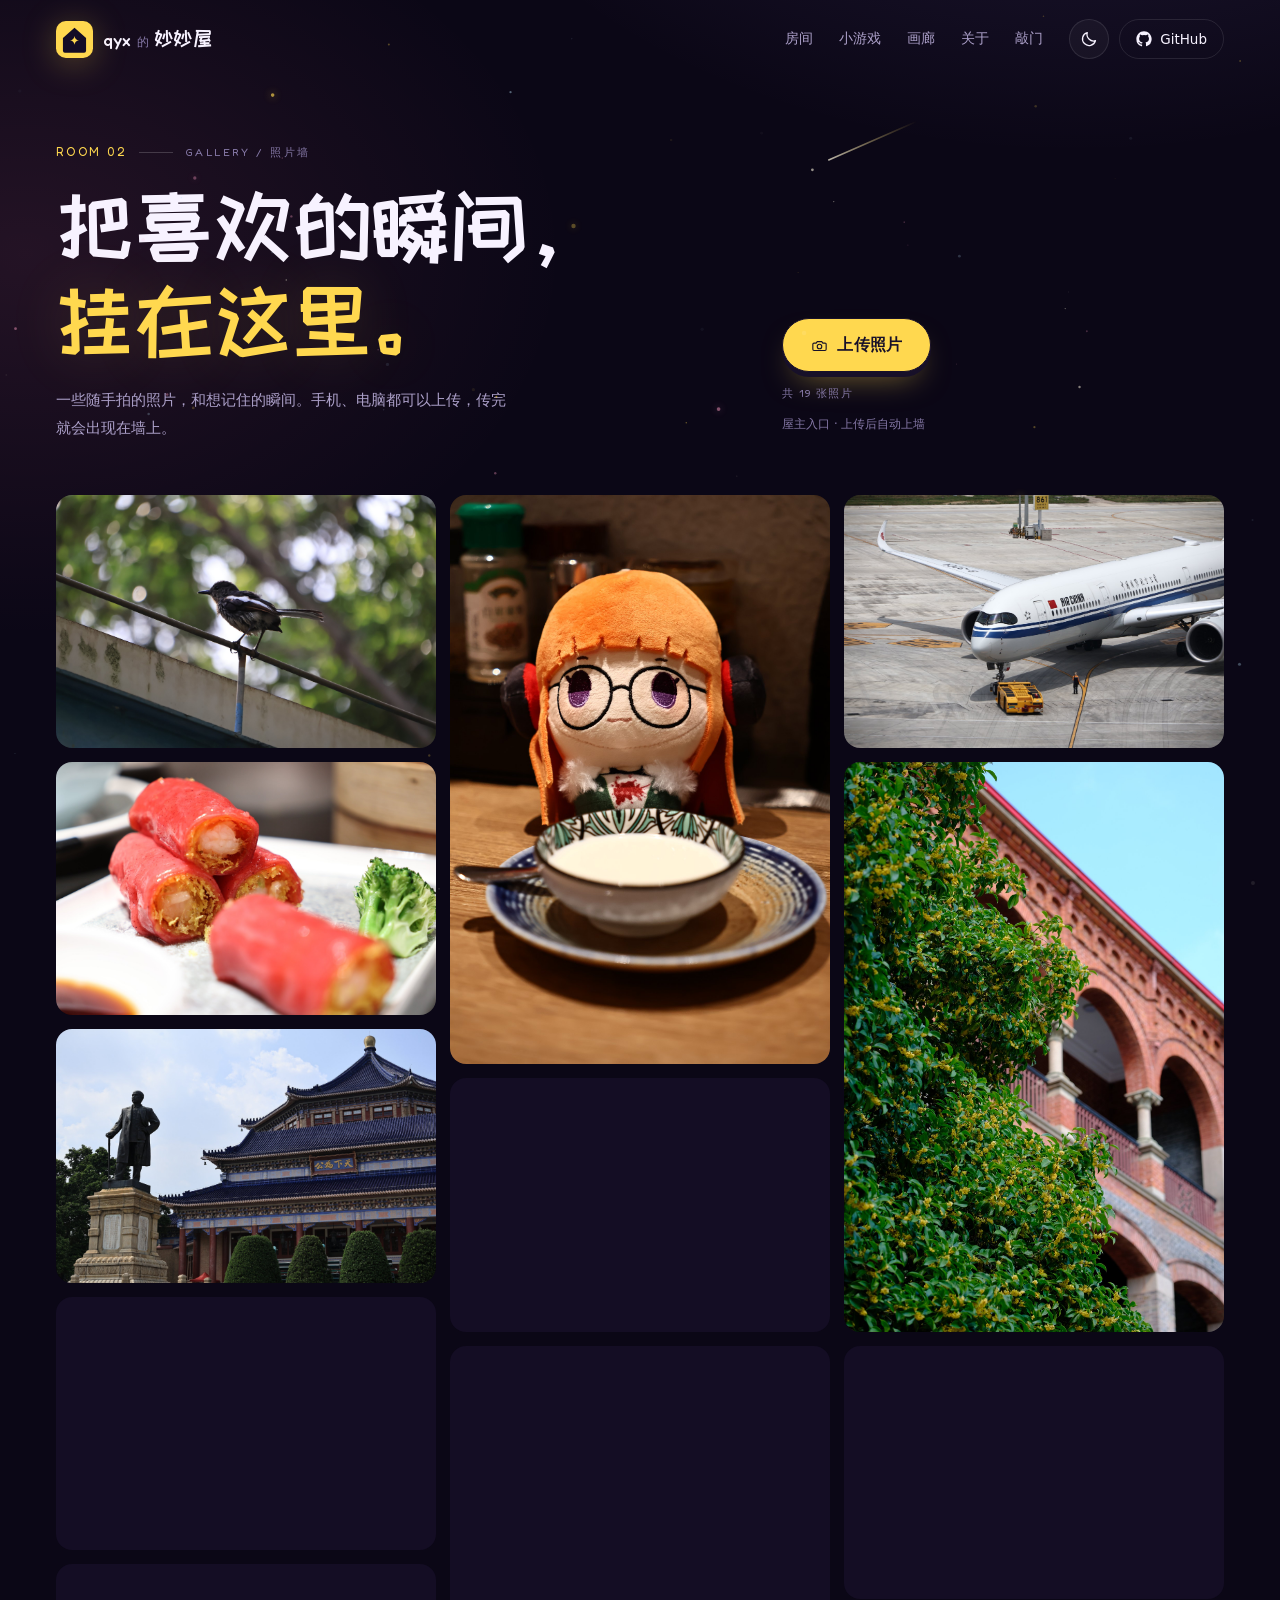
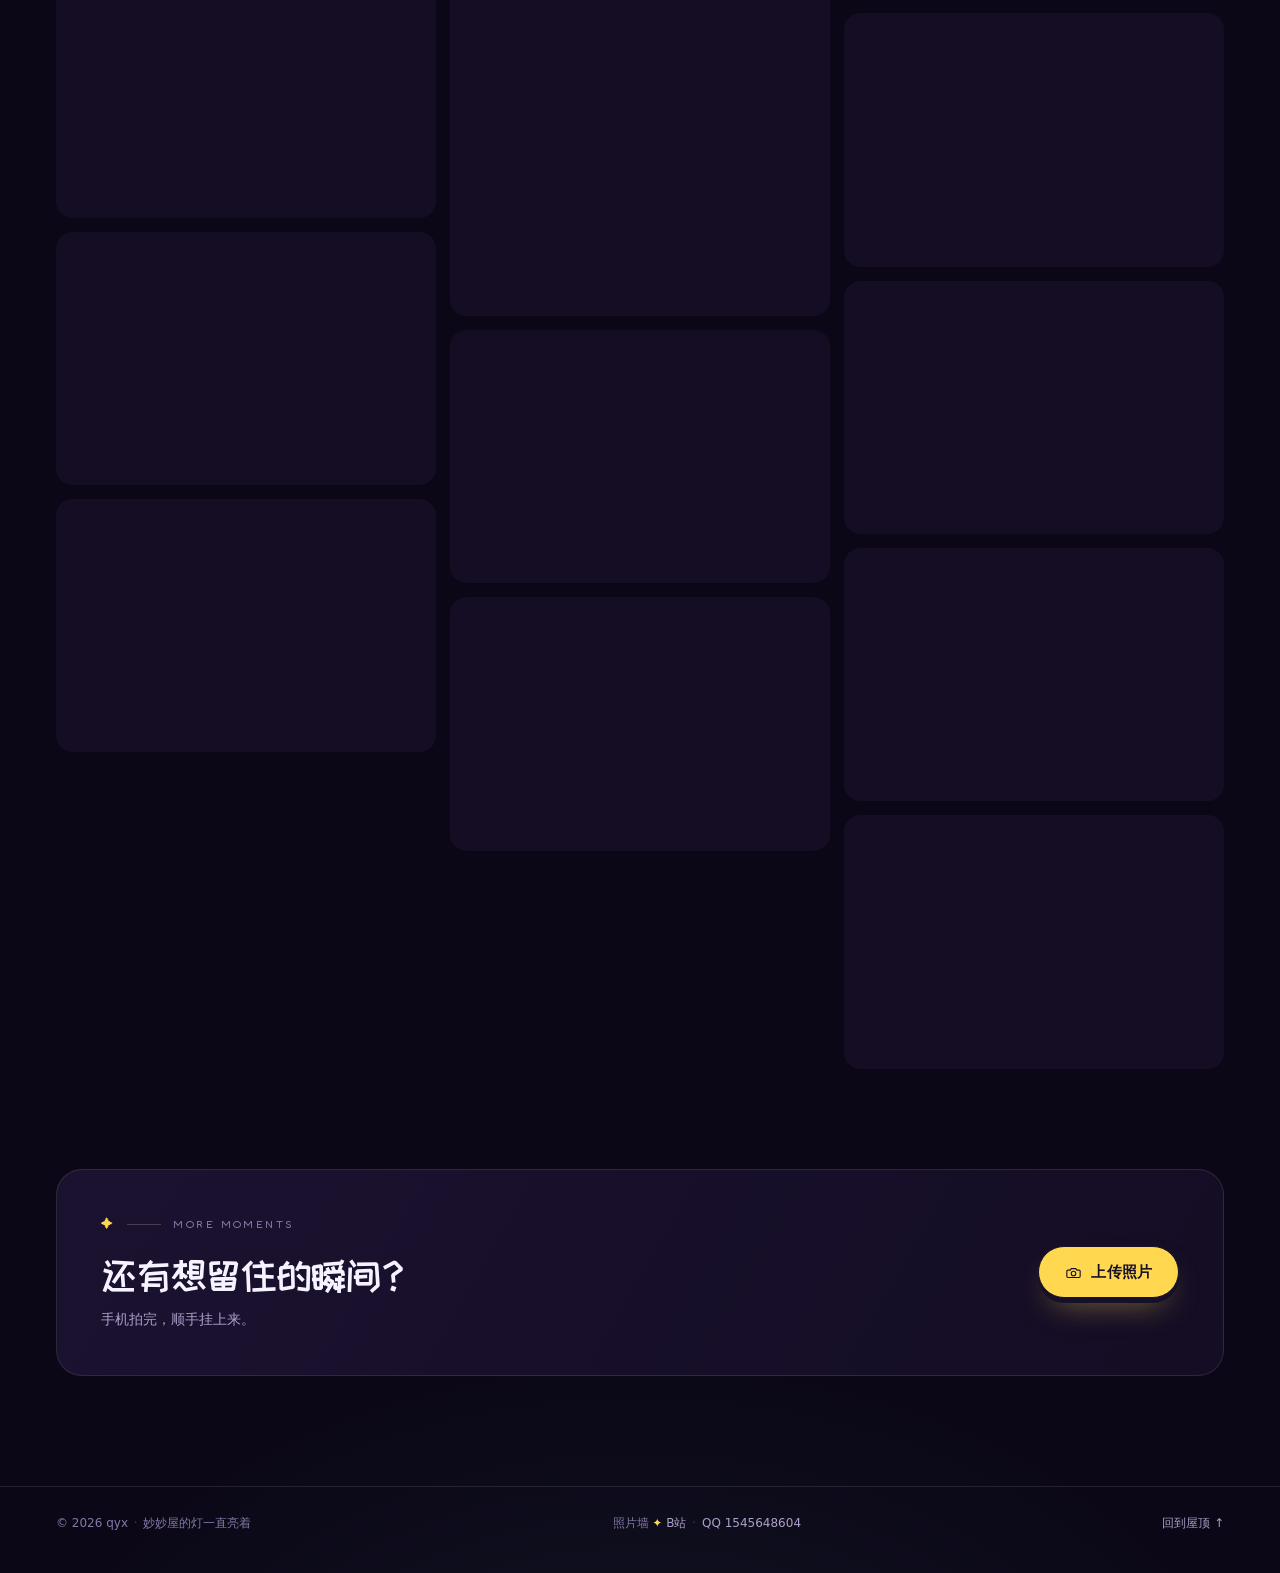
==== commit 0551926a: "加入 QQ、B站等联系方式，支持一键复制 QQ" ====
--- a/gallery.html
+++ b/gallery.html
@@ -158,7 +158,7 @@
 <footer class="site-foot">
   <div class="wrap foot-inner">
     <p>© 2026 qyx <span class="dot-sep" aria-hidden="true">·</span> 妙妙屋的灯一直亮着</p>
-    <p>照片墙 <span class="foot-star" aria-hidden="true">✦</span> 每一张都算数</p>
+    <p>照片墙 <span class="foot-star" aria-hidden="true">✦</span> <a href="https://space.bilibili.com/495846524" target="_blank" rel="noopener noreferrer">B站</a> <span class="dot-sep" aria-hidden="true">·</span> <button class="foot-link" type="button" data-copy="1545648604" data-copy-msg="QQ 号已复制：1545648604" title="点击复制 QQ 号" aria-label="复制 QQ 号 1545648604">QQ 1545648604</button></p>
     <a href="index.html">回到屋顶 <span aria-hidden="true">↑</span></a>
   </div>
 </footer>
@@ -176,6 +176,8 @@
   <button class="lightbox-nav lightbox-next" id="lightboxNext" type="button" aria-label="下一张">→</button>
 </div>
 
+<div class="toast" id="toast" role="status" aria-live="polite"></div>
+
 <script src="app.js" defer></script>
 <script src="gallery.js" defer></script>
 </body>
--- a/styles.css
+++ b/styles.css
@@ -443,7 +443,7 @@
 }
 
 .hero-lede {
-  max-width: 40ch;
+  max-width: 600px;
   margin-top: 22px;
   font-size: clamp(0.95rem, 1.15vw, 1.04rem);
   line-height: 1.95;
@@ -1451,6 +1451,20 @@
 }
 .facts dd a .icon { width: 14px; height: 14px; }
 .facts dd a:hover { border-bottom-color: var(--highlight); }
+.fact-sep {
+  padding: 0 6px;
+  color: var(--muted-2);
+}
+.fact-link {
+  padding: 0;
+  border: 0;
+  border-bottom: 1px dashed var(--highlight-line);
+  background: none;
+  color: var(--highlight);
+  font: inherit;
+  cursor: pointer;
+}
+.fact-link:hover { border-bottom-color: var(--highlight); }
 
 /* ---------- 工具间 / 收藏柜（空状态） ---------- */
 .tools,
@@ -1947,6 +1961,27 @@
   border-color: var(--yellow);
   color: var(--yellow);
 }
+.door-footnote {
+  display: flex;
+  flex-wrap: wrap;
+  align-items: center;
+  justify-content: center;
+  gap: 6px;
+  margin-top: 16px;
+  color: rgba(255, 255, 255, 0.42);
+  font-size: 12px;
+}
+.link-btn {
+  padding: 0;
+  border: 0;
+  background: none;
+  color: var(--yellow);
+  font: inherit;
+  text-decoration: underline;
+  text-underline-offset: 3px;
+  cursor: pointer;
+}
+.link-btn:hover { color: #fff; }
 
 .door-spark {
   position: absolute;
@@ -1982,6 +2017,16 @@
   transition: color 0.25s;
 }
 .foot-inner a:hover { color: var(--highlight); }
+.foot-link {
+  padding: 0;
+  border: 0;
+  background: none;
+  color: var(--muted);
+  font: inherit;
+  cursor: pointer;
+  transition: color 0.25s;
+}
+.foot-link:hover { color: var(--highlight); }
 
 /* ---------- toast & effects ---------- */
 .toast {
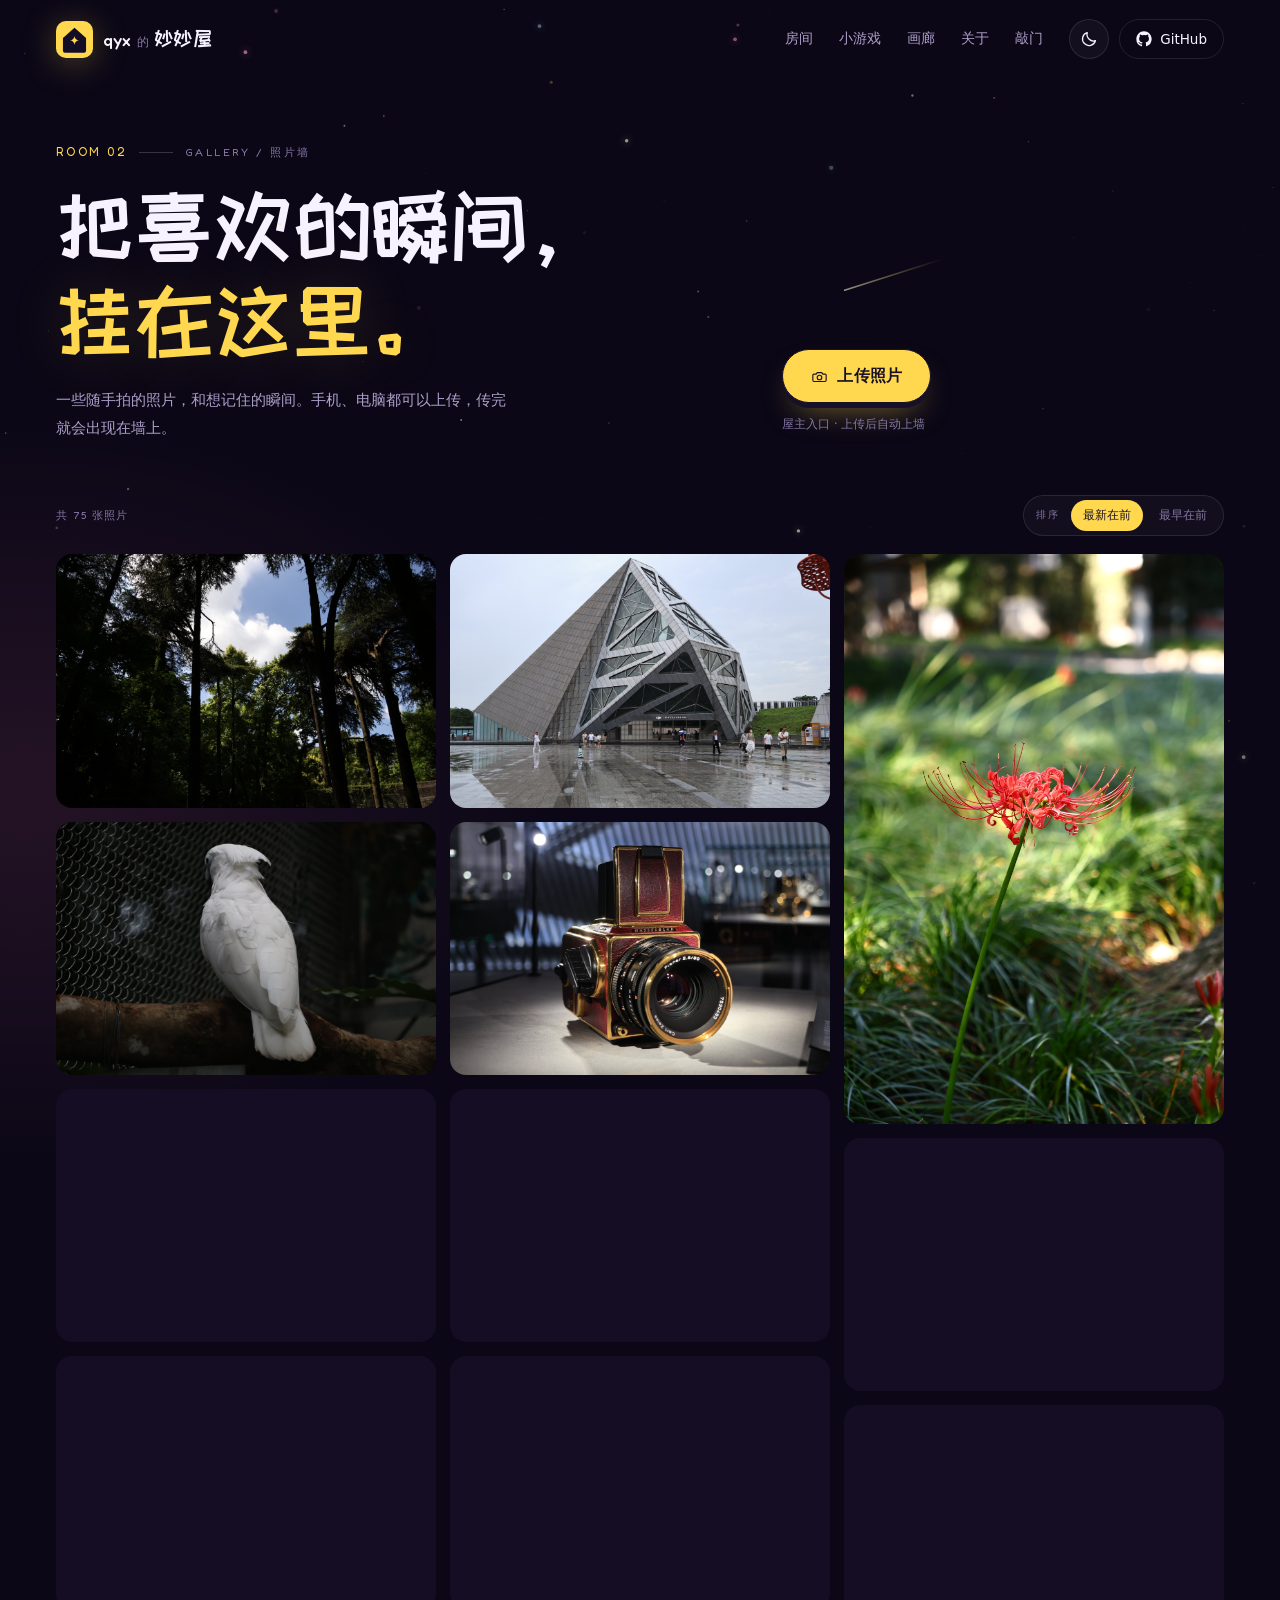
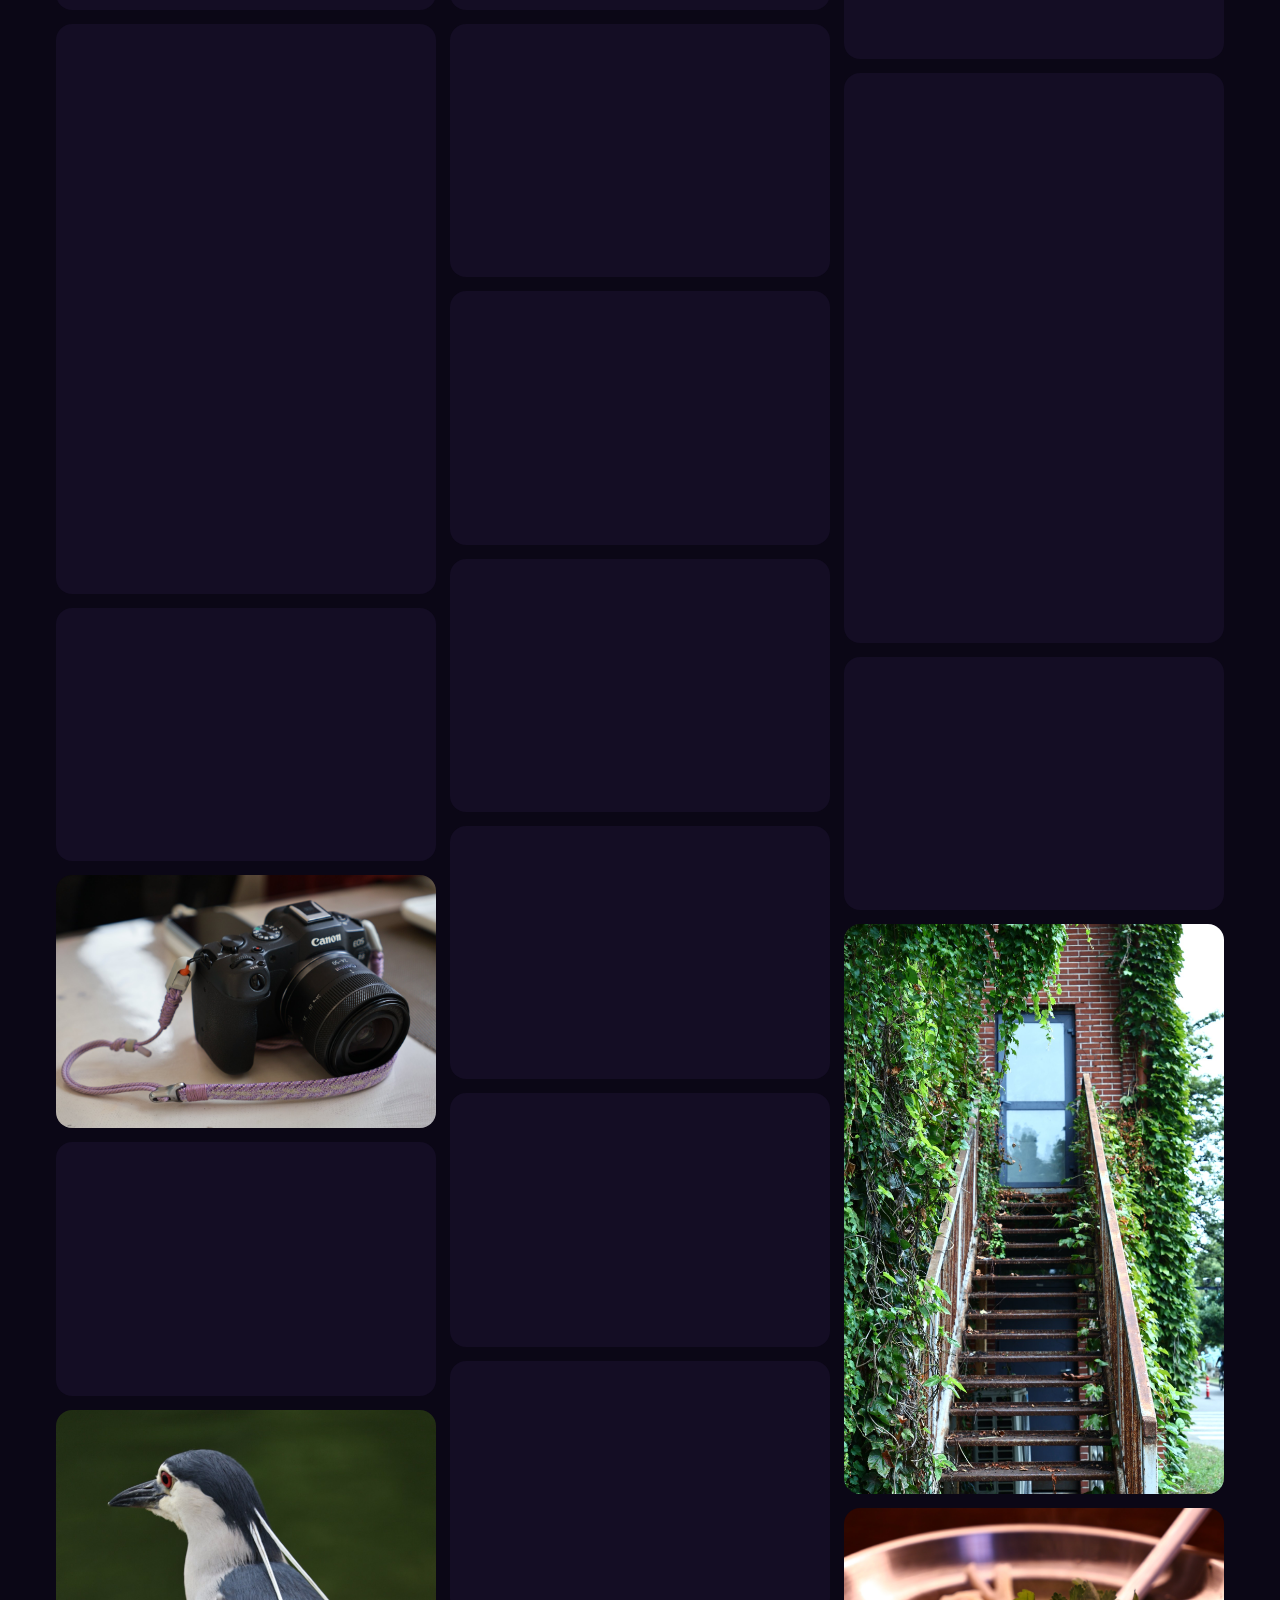
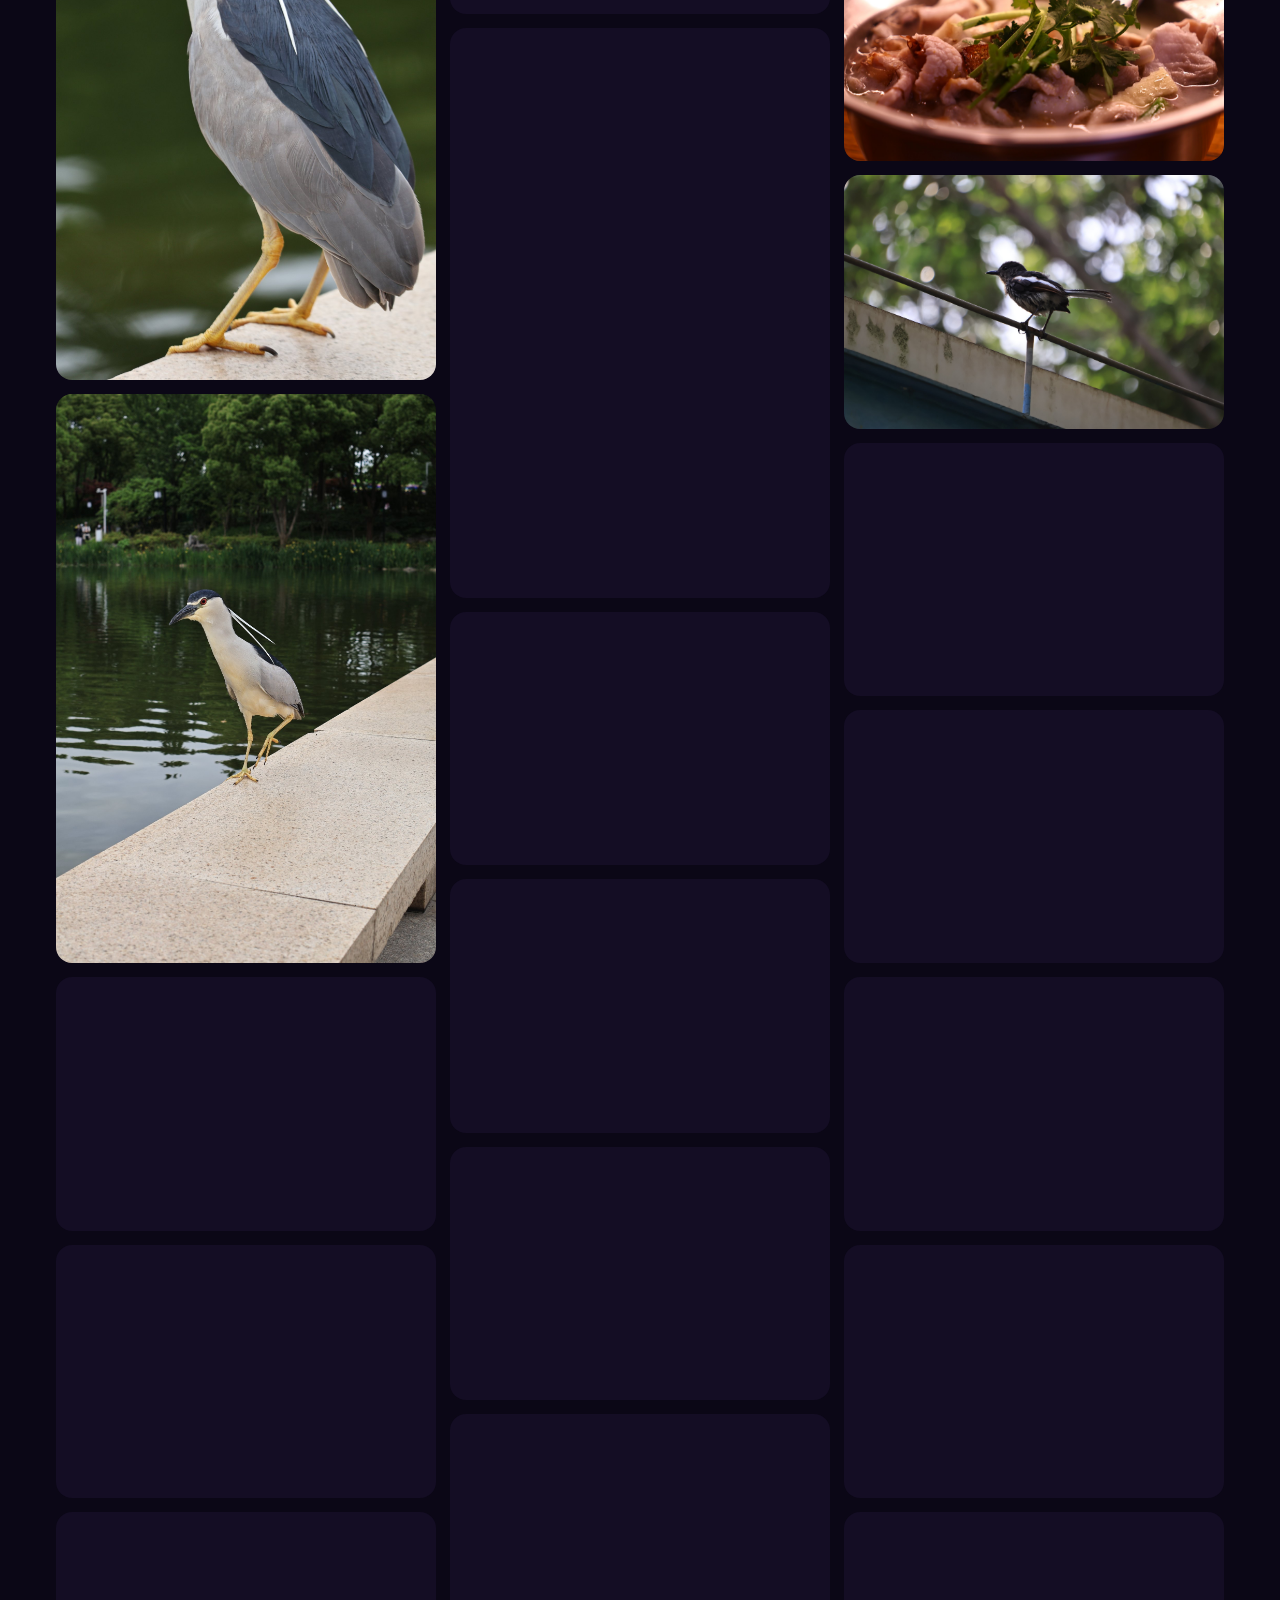
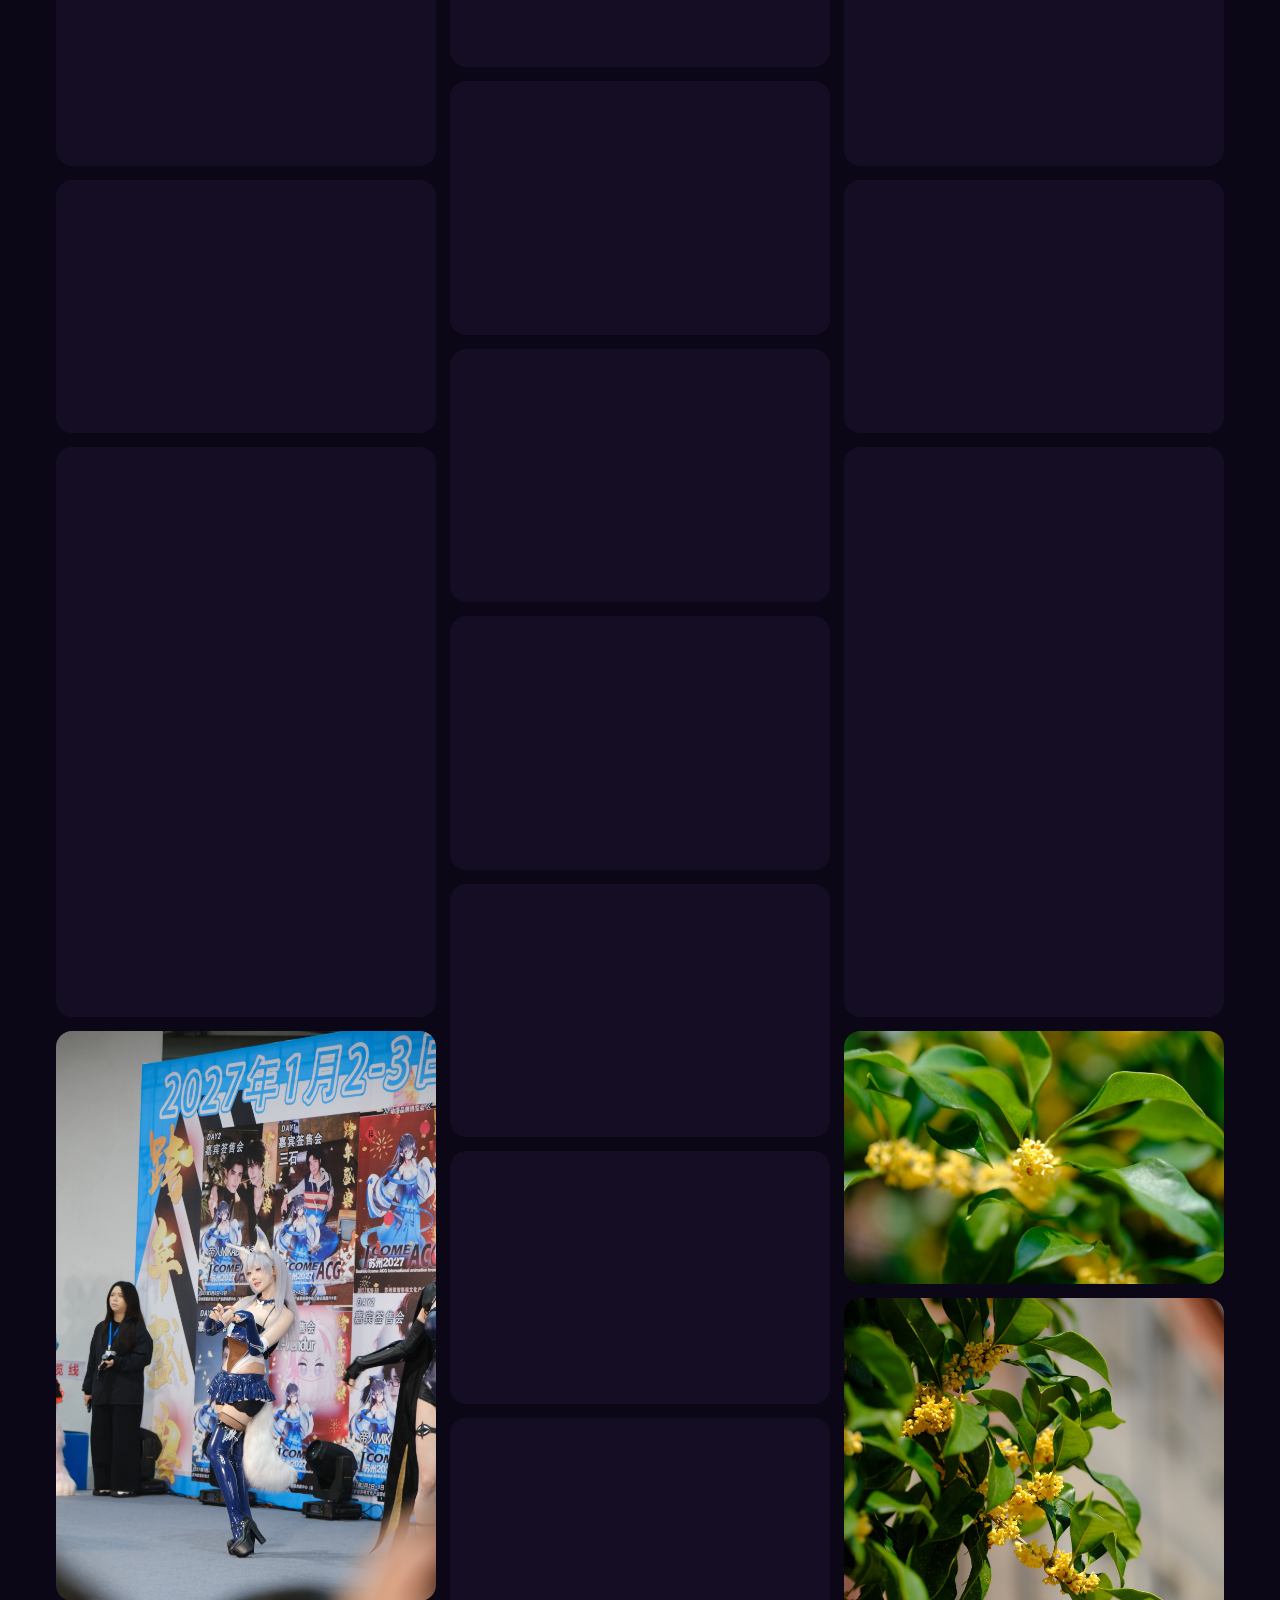
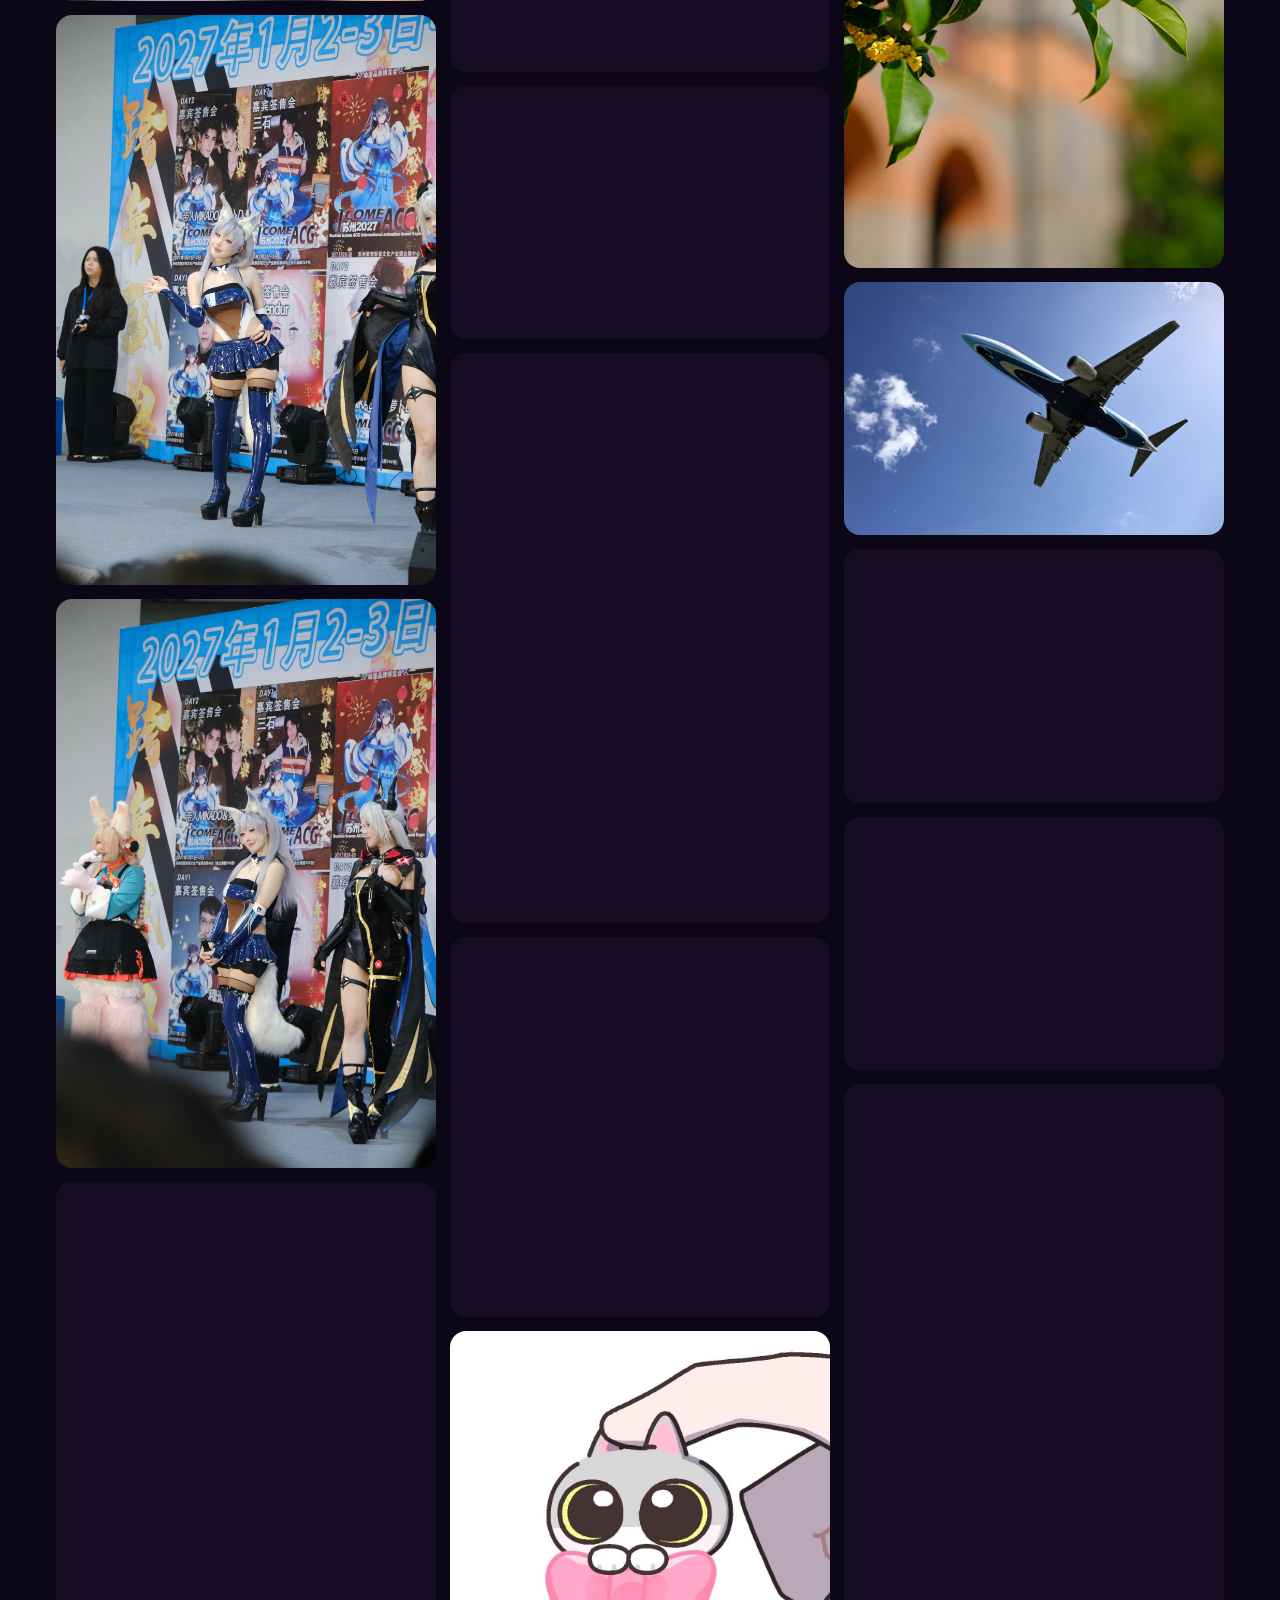
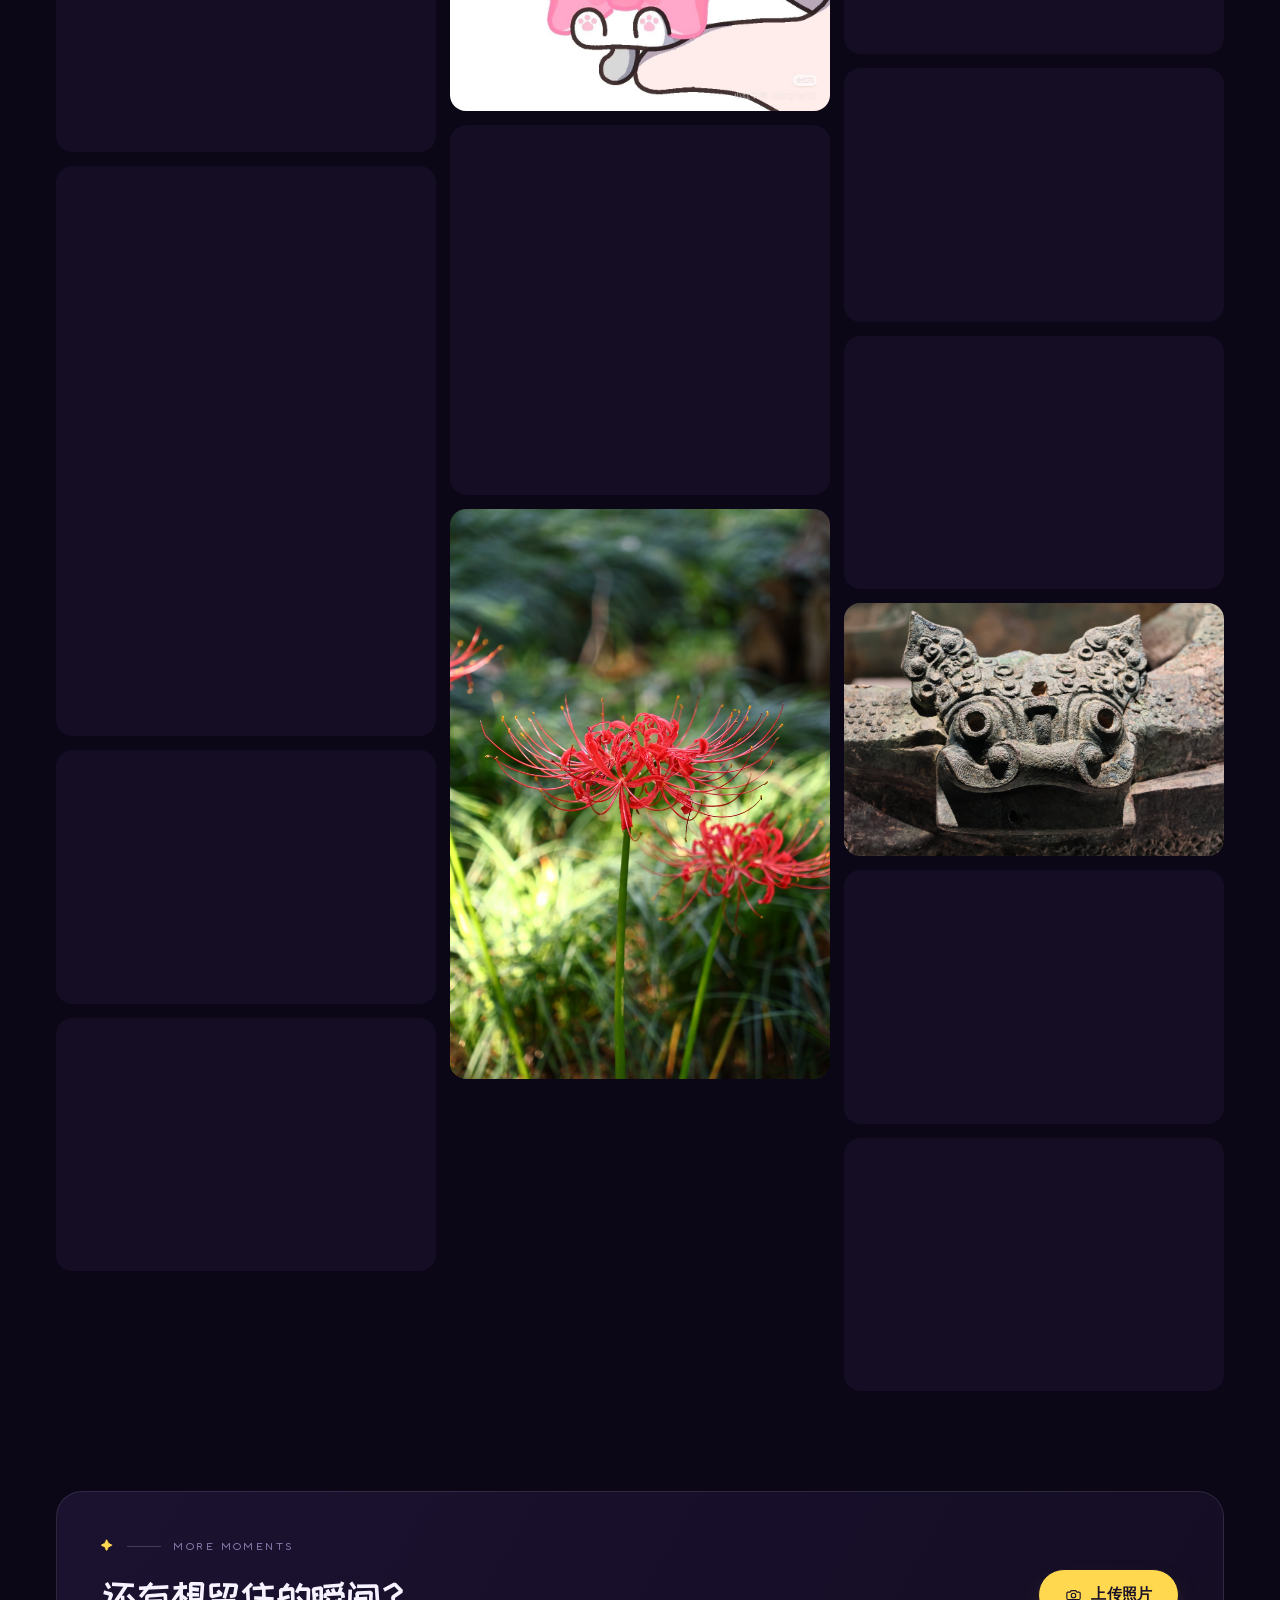
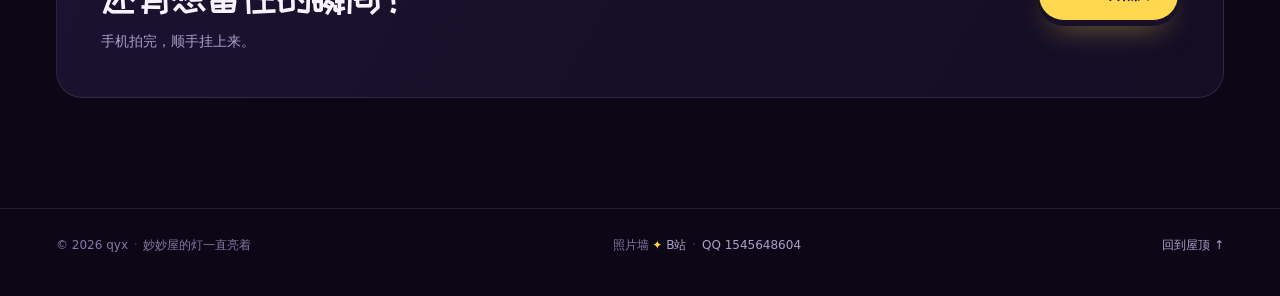
==== commit f30c97c1: "照片墙支持按文件时间正序/倒序排序" ====
--- a/gallery.html
+++ b/gallery.html
@@ -114,12 +114,19 @@
       <a class="btn btn-primary gallery-upload-btn" href="upload.html">
         <svg class="icon"><use href="#i-camera"/></svg> 上传照片
       </a>
-      <p class="gallery-count" id="galleryCount" aria-live="polite">正在数照片…</p>
       <p class="gallery-side-note">屋主入口 · 上传后自动上墙</p>
     </div>
   </section>
 
   <section class="gallery-body wrap" aria-label="照片墙">
+    <div class="gallery-toolbar">
+      <p class="gallery-count" id="galleryCount" aria-live="polite">正在数照片…</p>
+      <div class="gallery-sort" id="gallerySort" role="group" aria-label="按照片文件时间排序" hidden>
+        <span class="sort-label">排序</span>
+        <button class="sort-btn is-active" type="button" data-sort="desc" aria-pressed="true">最新在前</button>
+        <button class="sort-btn" type="button" data-sort="asc" aria-pressed="false">最早在前</button>
+      </div>
+    </div>
     <div class="gallery-grid" id="galleryGrid" aria-busy="true"></div>
 
     <div class="gallery-empty" id="galleryEmpty" hidden>
--- a/gallery.css
+++ b/gallery.css
@@ -63,6 +63,48 @@
   min-height: 260px;
   padding-bottom: clamp(60px, 9vw, 100px);
 }
+.gallery-toolbar {
+  display: flex;
+  align-items: center;
+  justify-content: space-between;
+  flex-wrap: wrap;
+  gap: 16px;
+  margin-bottom: 18px;
+}
+.gallery-toolbar .gallery-count { margin: 0; }
+.gallery-sort {
+  display: inline-flex;
+  align-items: center;
+  gap: 4px;
+  padding: 4px;
+  border: 1px solid var(--line);
+  border-radius: 999px;
+  background: rgba(255, 255, 255, 0.03);
+}
+.sort-label {
+  padding: 0 8px;
+  font-family: var(--font-ui);
+  font-size: 9.5px;
+  letter-spacing: 0.14em;
+  color: var(--muted-2);
+}
+.sort-btn {
+  padding: 6px 12px;
+  border: 0;
+  border-radius: 999px;
+  background: none;
+  color: var(--muted-2);
+  font: inherit;
+  font-size: 11.5px;
+  cursor: pointer;
+  transition: background 0.25s, color 0.25s;
+}
+.sort-btn:hover { color: var(--text); }
+.sort-btn.is-active {
+  background: var(--yellow);
+  color: #171029;
+}
+.sort-btn.is-active:hover { color: #171029; }
 .gallery-grid {
   columns: 3;
   column-gap: 14px;
@@ -689,6 +731,7 @@
   background: repeating-linear-gradient(135deg, rgba(38, 26, 54, 0.018) 0 12px, transparent 12px 24px);
 }
 [data-theme="day"] .gallery-empty-icon { background: #fffaf0; }
+[data-theme="day"] .gallery-sort { background: rgba(255, 255, 255, 0.55); }
 [data-theme="day"] .skeleton {
   background: linear-gradient(100deg, #f3e7d5 25%, #fffaf0 45%, #f3e7d5 65%);
   background-size: 220% 100%;
@@ -771,6 +814,9 @@
   .gallery-upload-btn { width: 100%; }
   .gallery-hero-side .gallery-count,
   .gallery-hero-side .gallery-side-note { padding-left: 2px; }
+  .gallery-toolbar { flex-direction: column; align-items: stretch; gap: 10px; }
+  .gallery-sort { justify-content: space-between; }
+  .gallery-sort .sort-btn { flex: 1; }
   .gallery-empty,
   .gallery-error { padding: 32px 18px; border-radius: 22px; }
   .gallery-empty-actions { flex-direction: column; align-items: stretch; }
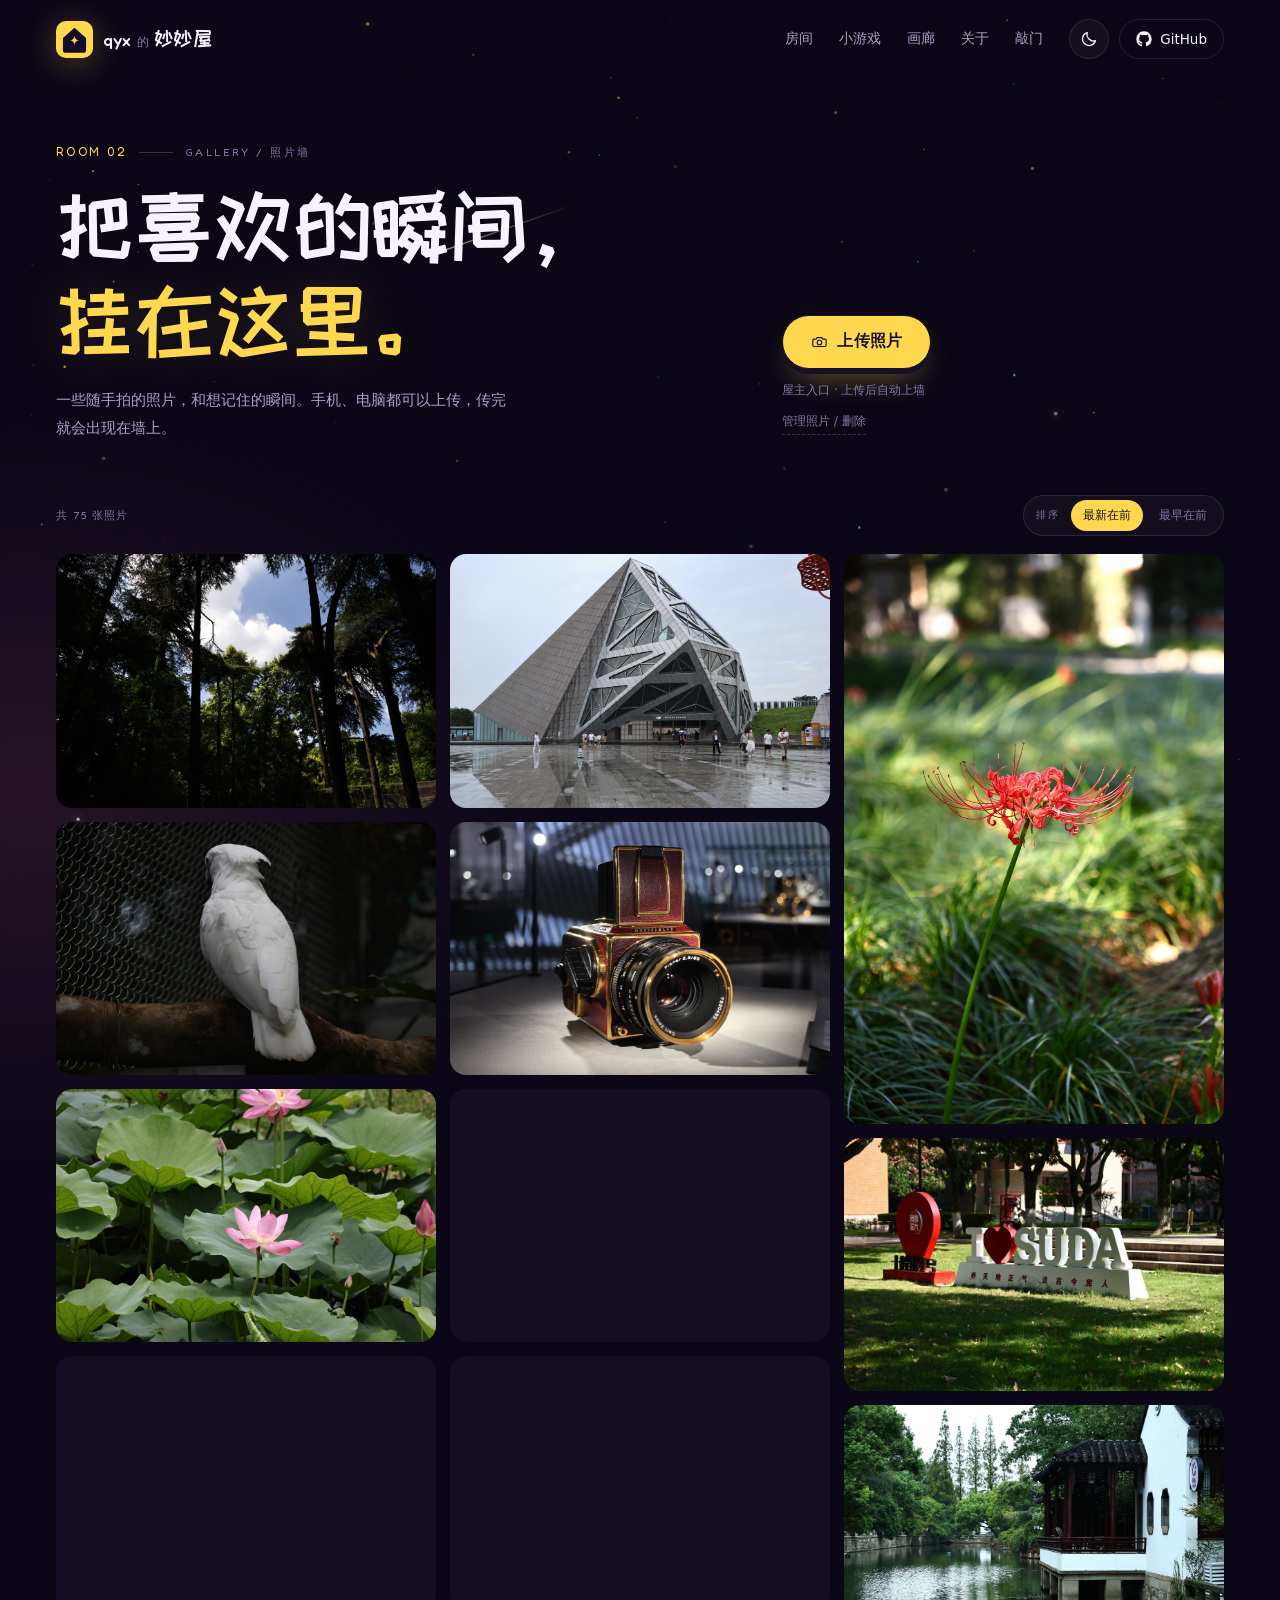
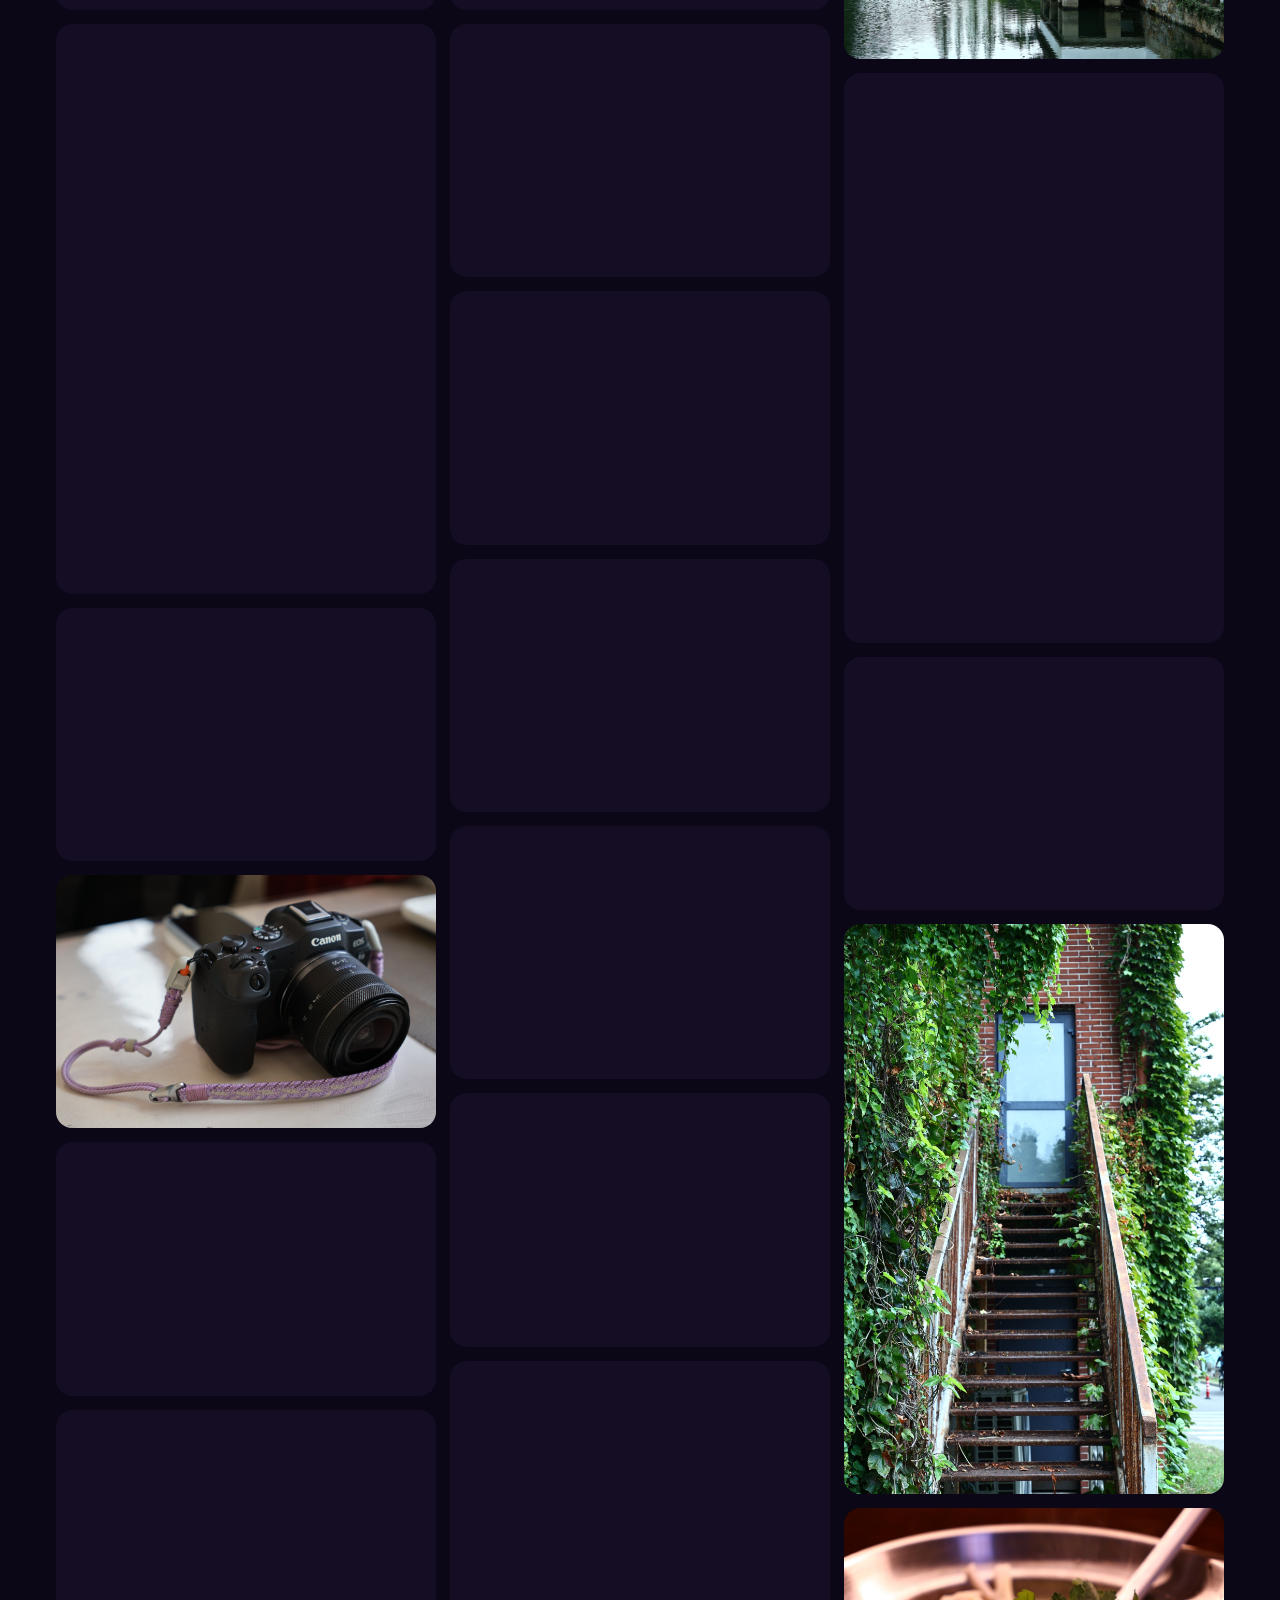
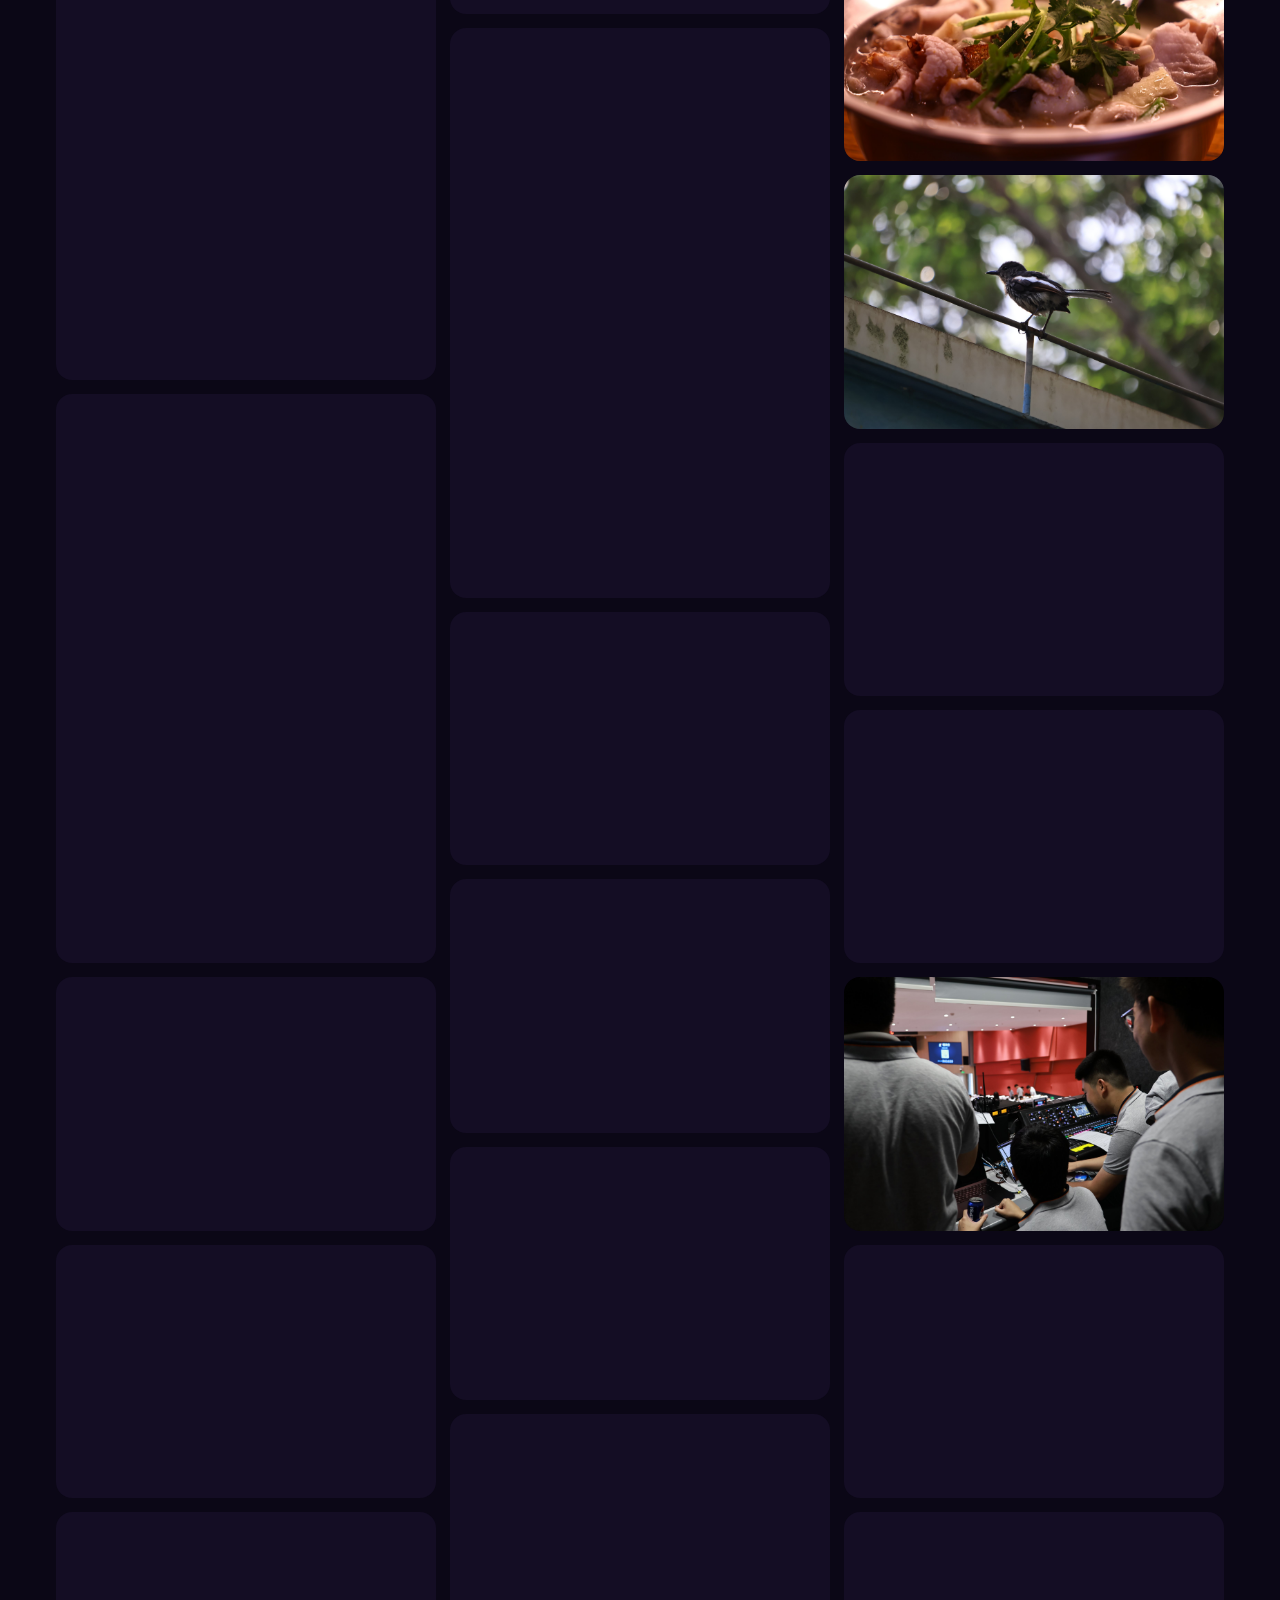
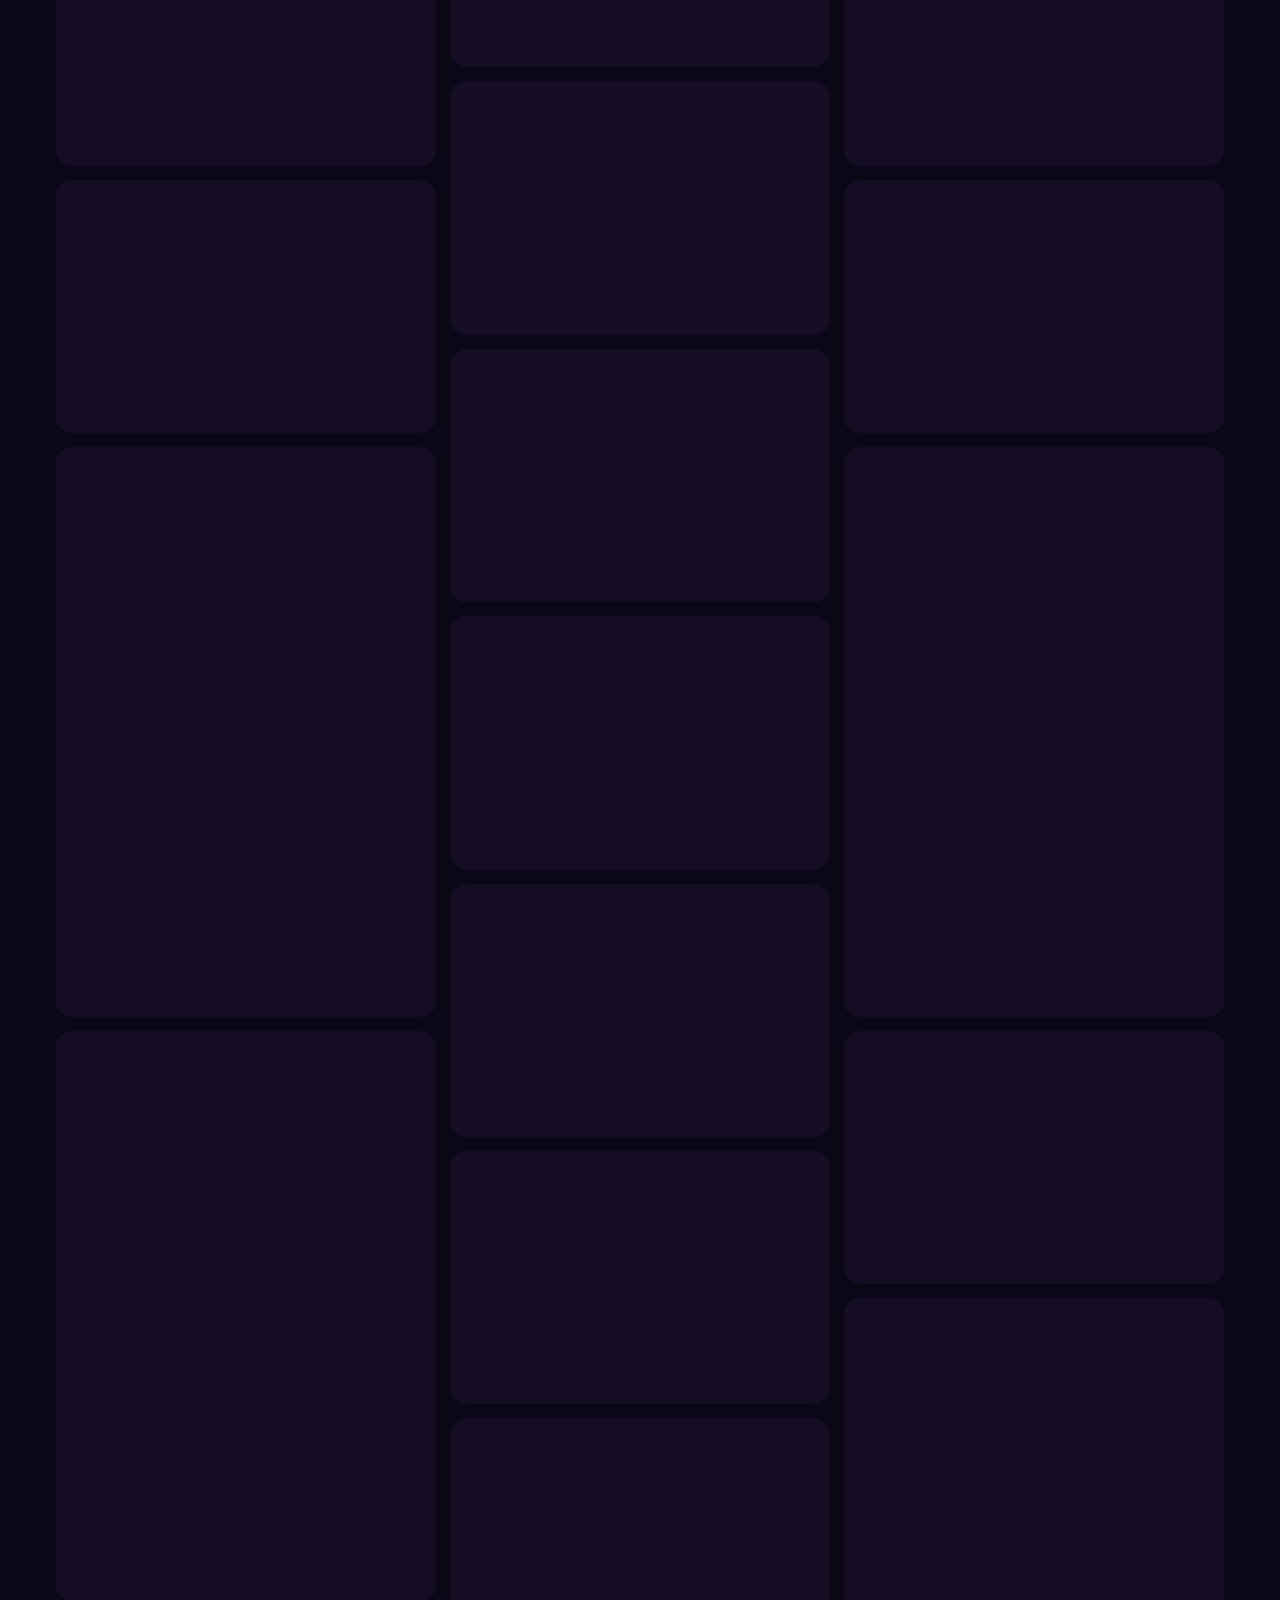
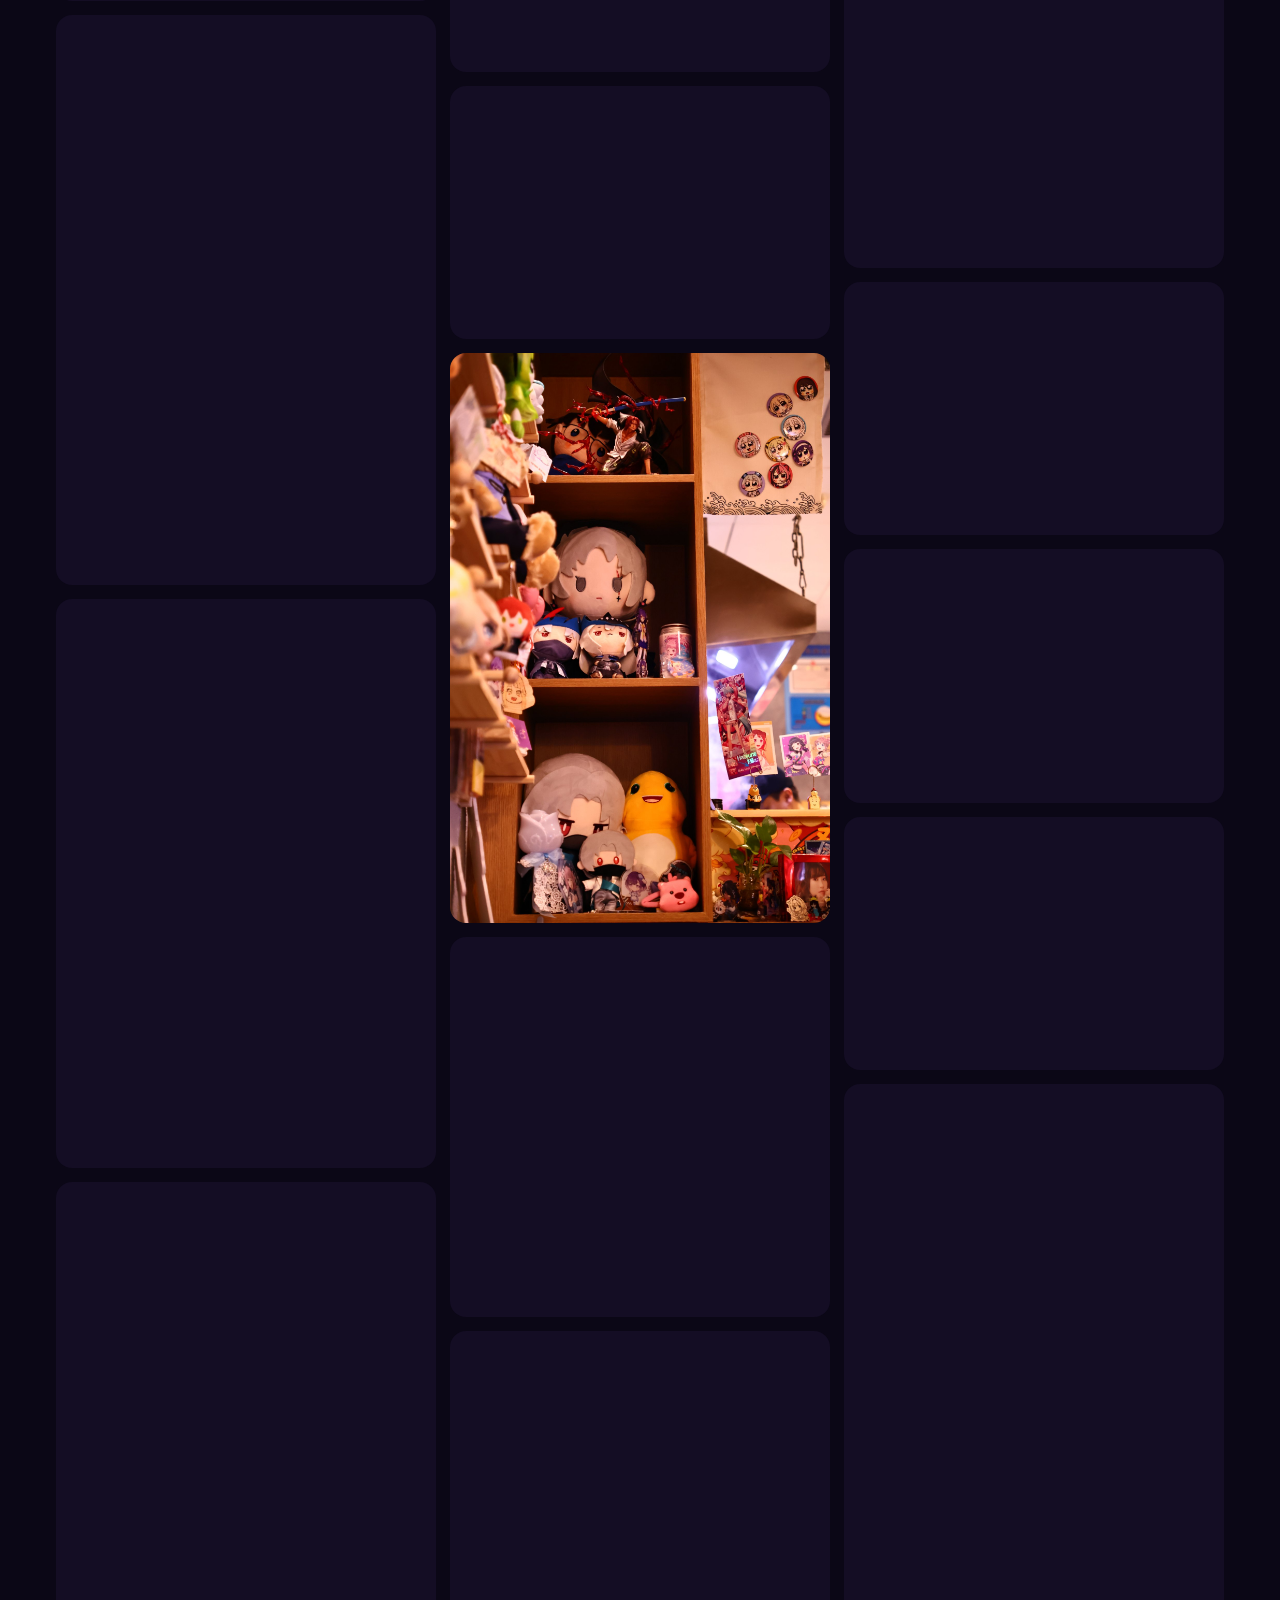
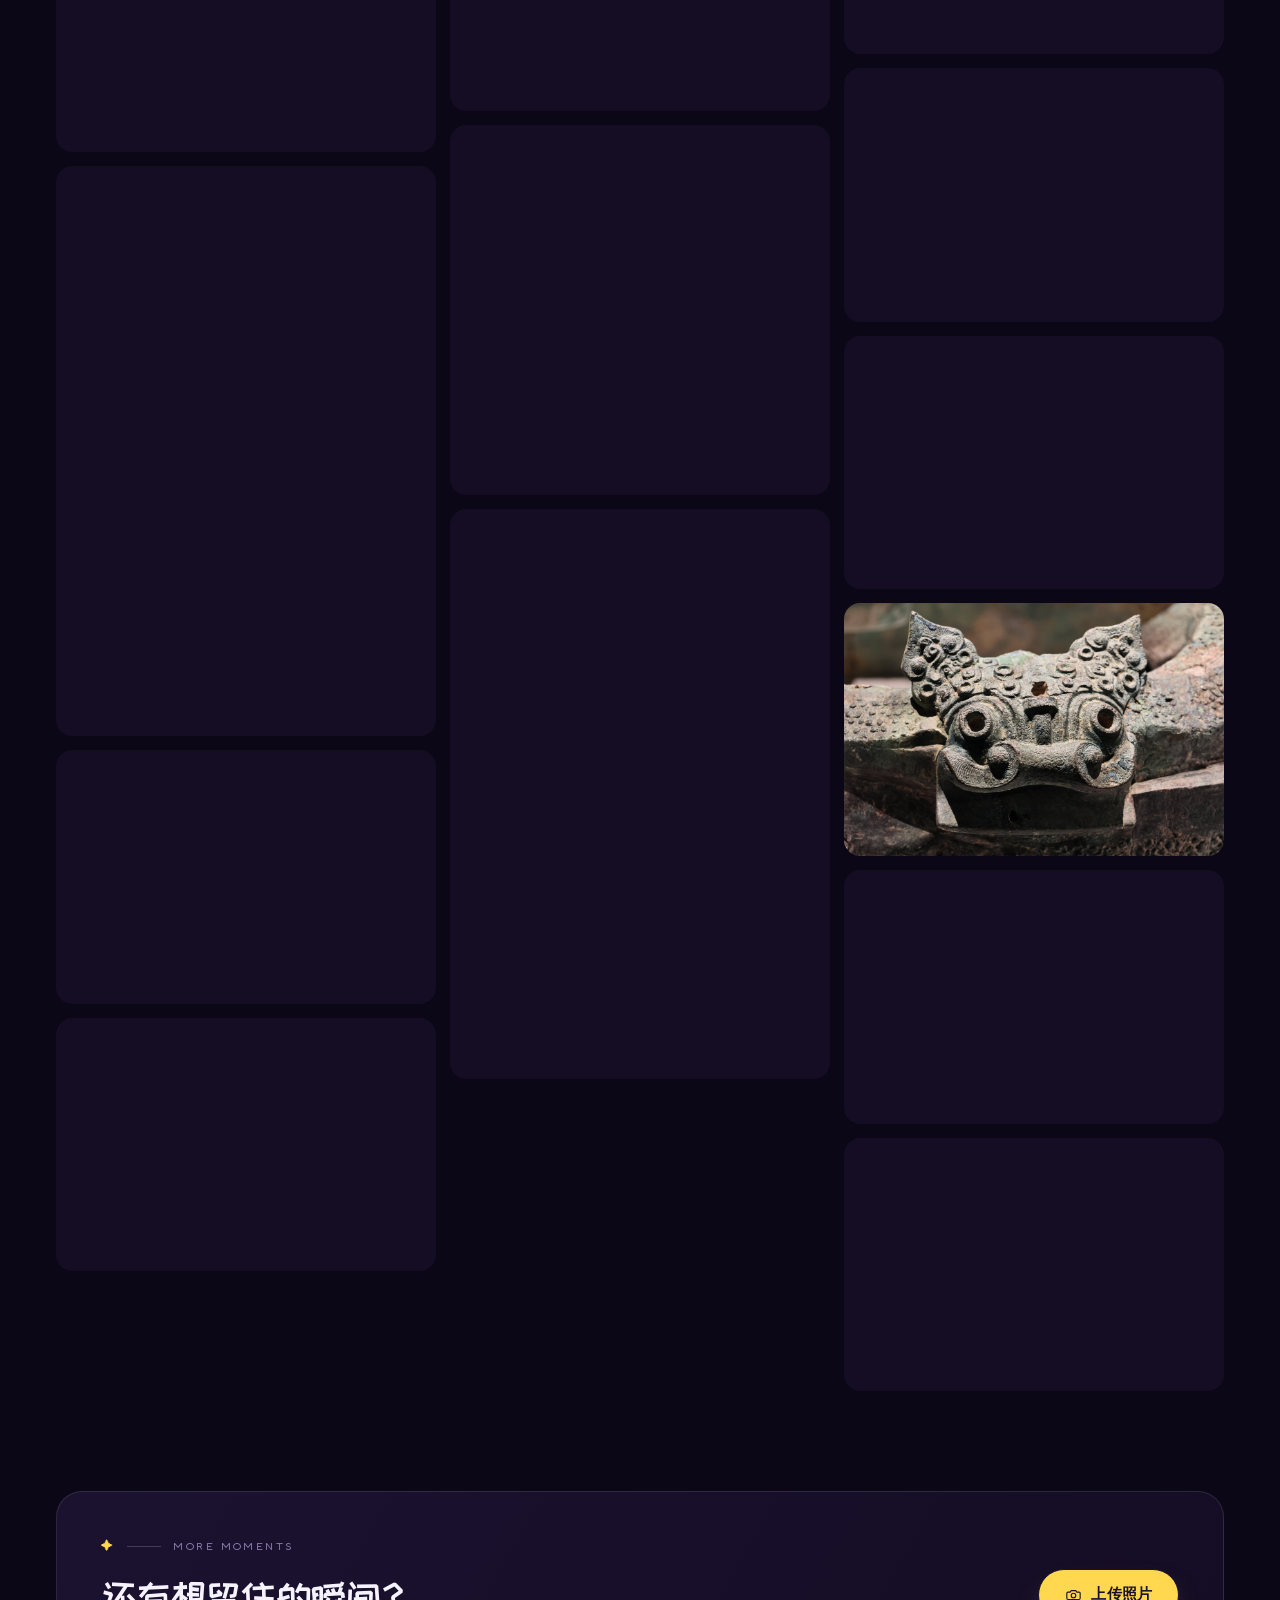
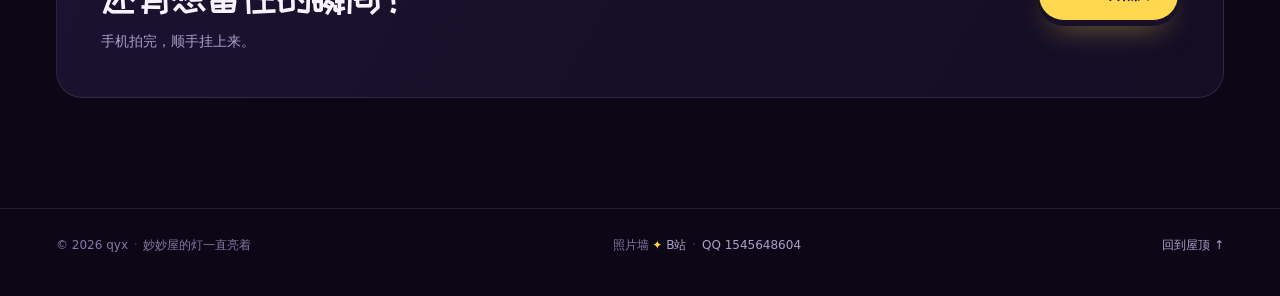
==== commit 6b93c4f3: "上传页加管理照片：可多选删除传错的照片" ====
--- a/gallery.html
+++ b/gallery.html
@@ -115,6 +115,7 @@
         <svg class="icon"><use href="#i-camera"/></svg> 上传照片
       </a>
       <p class="gallery-side-note">屋主入口 · 上传后自动上墙</p>
+      <a class="gallery-manage-link" href="upload.html#manage">管理照片 / 删除</a>
     </div>
   </section>
 
--- a/gallery.css
+++ b/gallery.css
@@ -56,6 +56,19 @@
   color: var(--muted-2);
   font-size: 11.5px;
   line-height: 1.7;
+}
+.gallery-manage-link {
+  align-self: flex-start;
+  padding-bottom: 2px;
+  border-bottom: 1px dashed var(--line-strong);
+  color: var(--muted-2);
+  font-size: 11.5px;
+  text-decoration: none;
+  transition: color 0.25s, border-color 0.25s;
+}
+.gallery-manage-link:hover {
+  border-bottom-color: var(--highlight);
+  color: var(--highlight);
 }
 
 /* ---------- 照片墙：瀑布流 ---------- */
@@ -725,6 +738,150 @@
   line-height: 1.85;
 }
 
+
+
+/* ---------- 管理照片 ---------- */
+.manage-panel { scroll-margin-top: 96px; }
+.manage-locked {
+  display: flex;
+  flex-direction: column;
+  align-items: flex-start;
+  gap: 12px;
+  margin-top: 18px;
+  padding: 22px;
+  border: 1.5px dashed var(--line-strong);
+  border-radius: 16px;
+  color: var(--muted);
+  font-size: 13.5px;
+  line-height: 1.8;
+}
+.manage-locked .btn { height: 44px; }
+
+.manage-toolbar {
+  display: flex;
+  align-items: center;
+  justify-content: space-between;
+  flex-wrap: wrap;
+  gap: 12px;
+  margin: 4px 0 16px;
+}
+.manage-toolbar-left {
+  display: flex;
+  align-items: center;
+  flex-wrap: wrap;
+  gap: 14px;
+}
+.manage-selected {
+  font-family: var(--font-ui);
+  font-size: 11px;
+  letter-spacing: 0.08em;
+  color: var(--muted-2);
+}
+.manage-grid {
+  display: grid;
+  grid-template-columns: repeat(4, minmax(0, 1fr));
+  gap: 10px;
+}
+.manage-item {
+  position: relative;
+  display: flex;
+  flex-direction: column;
+  border: 1px solid var(--line);
+  border-radius: 12px;
+  background: var(--panel);
+  overflow: hidden;
+  cursor: pointer;
+  transition: border-color 0.25s, box-shadow 0.25s;
+}
+.manage-item input {
+  position: absolute;
+  top: 8px;
+  left: 8px;
+  z-index: 2;
+  width: 18px;
+  height: 18px;
+  accent-color: var(--yellow);
+  cursor: pointer;
+}
+.manage-item img {
+  display: block;
+  width: 100%;
+  aspect-ratio: 4 / 3;
+  object-fit: cover;
+  background: #120c22;
+}
+.manage-item.is-selected {
+  border-color: var(--highlight);
+  box-shadow: 0 0 0 2px var(--highlight-soft);
+}
+.manage-meta {
+  display: flex;
+  flex-direction: column;
+  gap: 2px;
+  min-height: 38px;
+  padding: 7px 9px 9px;
+}
+.manage-meta time {
+  font-family: var(--font-ui);
+  font-size: 9px;
+  letter-spacing: 0.04em;
+  color: var(--muted-2);
+}
+.manage-meta span {
+  display: -webkit-box;
+  overflow: hidden;
+  color: var(--muted);
+  font-size: 11px;
+  line-height: 1.5;
+  -webkit-line-clamp: 2;
+  -webkit-box-orient: vertical;
+}
+.manage-empty {
+  margin-top: 16px;
+  color: var(--muted);
+  font-size: 13px;
+}
+.manage-error {
+  margin-top: 12px;
+  padding: 10px 14px;
+  border: 1px solid rgba(255, 94, 94, 0.25);
+  border-radius: 10px;
+  background: rgba(255, 94, 94, 0.08);
+  color: #ffb4b4;
+  font-size: 13px;
+  line-height: 1.7;
+}
+.manage-status {
+  min-height: 1em;
+  margin-top: 12px;
+  color: var(--green);
+  font-size: 12.5px;
+  line-height: 1.7;
+}
+.manage-status.is-error { color: #ffb4b4; }
+.manage-actions { margin-top: 14px; }
+
+.btn-danger {
+  border-color: rgba(255, 107, 107, 0.4);
+  background: rgba(255, 107, 107, 0.08);
+  color: #ff9d9d;
+}
+.btn-danger:hover {
+  border-color: #ff6b6b;
+  background: #ff6b6b;
+  color: #171029;
+  transform: translateY(-2px);
+}
+.btn-danger:disabled {
+  opacity: 0.4;
+  cursor: not-allowed;
+  transform: none;
+}
+.text-btn:disabled {
+  opacity: 0.4;
+  cursor: not-allowed;
+}
+
 /* ---------- 日间配色 ---------- */
 [data-theme="day"] .gallery-empty,
 [data-theme="day"] .gallery-error {
@@ -762,11 +919,17 @@
   border-color: rgba(31, 138, 79, 0.25);
   background: linear-gradient(160deg, rgba(31, 138, 79, 0.06), rgba(255, 255, 255, 0.4));
 }
+[data-theme="day"] .manage-item { background: #fffaf0; }
+[data-theme="day"] .manage-error { color: #a12222; border-color: rgba(161, 34, 34, 0.2); background: rgba(161, 34, 34, 0.06); }
+[data-theme="day"] .manage-status.is-error { color: #a12222; }
+[data-theme="day"] .btn-danger { color: #b42318; border-color: rgba(180, 35, 24, 0.3); background: rgba(180, 35, 24, 0.06); }
+[data-theme="day"] .btn-danger:hover { background: #b42318; color: #fff; }
 [data-theme="day"] .upload-success p { color: var(--muted); }
 
 /* ---------- 响应式 ---------- */
 @media (max-width: 1000px) {
   .gallery-grid { columns: 2; }
+  .manage-grid { grid-template-columns: repeat(3, minmax(0, 1fr)); }
 }
 
 @media (max-width: 900px) {
@@ -788,6 +951,7 @@
   .token-row { grid-template-columns: 1fr auto; }
   .token-row .field { grid-column: 1 / -1; }
   .preview-grid { grid-template-columns: repeat(2, minmax(0, 1fr)); }
+  .manage-grid { grid-template-columns: repeat(2, minmax(0, 1fr)); }
 }
 
 @media (max-width: 700px) {
@@ -843,6 +1007,9 @@
 
 @media (max-width: 420px) {
   .preview-grid { grid-template-columns: 1fr; }
+  .manage-grid { grid-template-columns: repeat(2, minmax(0, 1fr)); gap: 8px; }
+  .manage-toolbar-left { gap: 10px; }
+  .manage-selected { flex-basis: 100%; }
 }
 
 /* ---------- 动效 ---------- */
